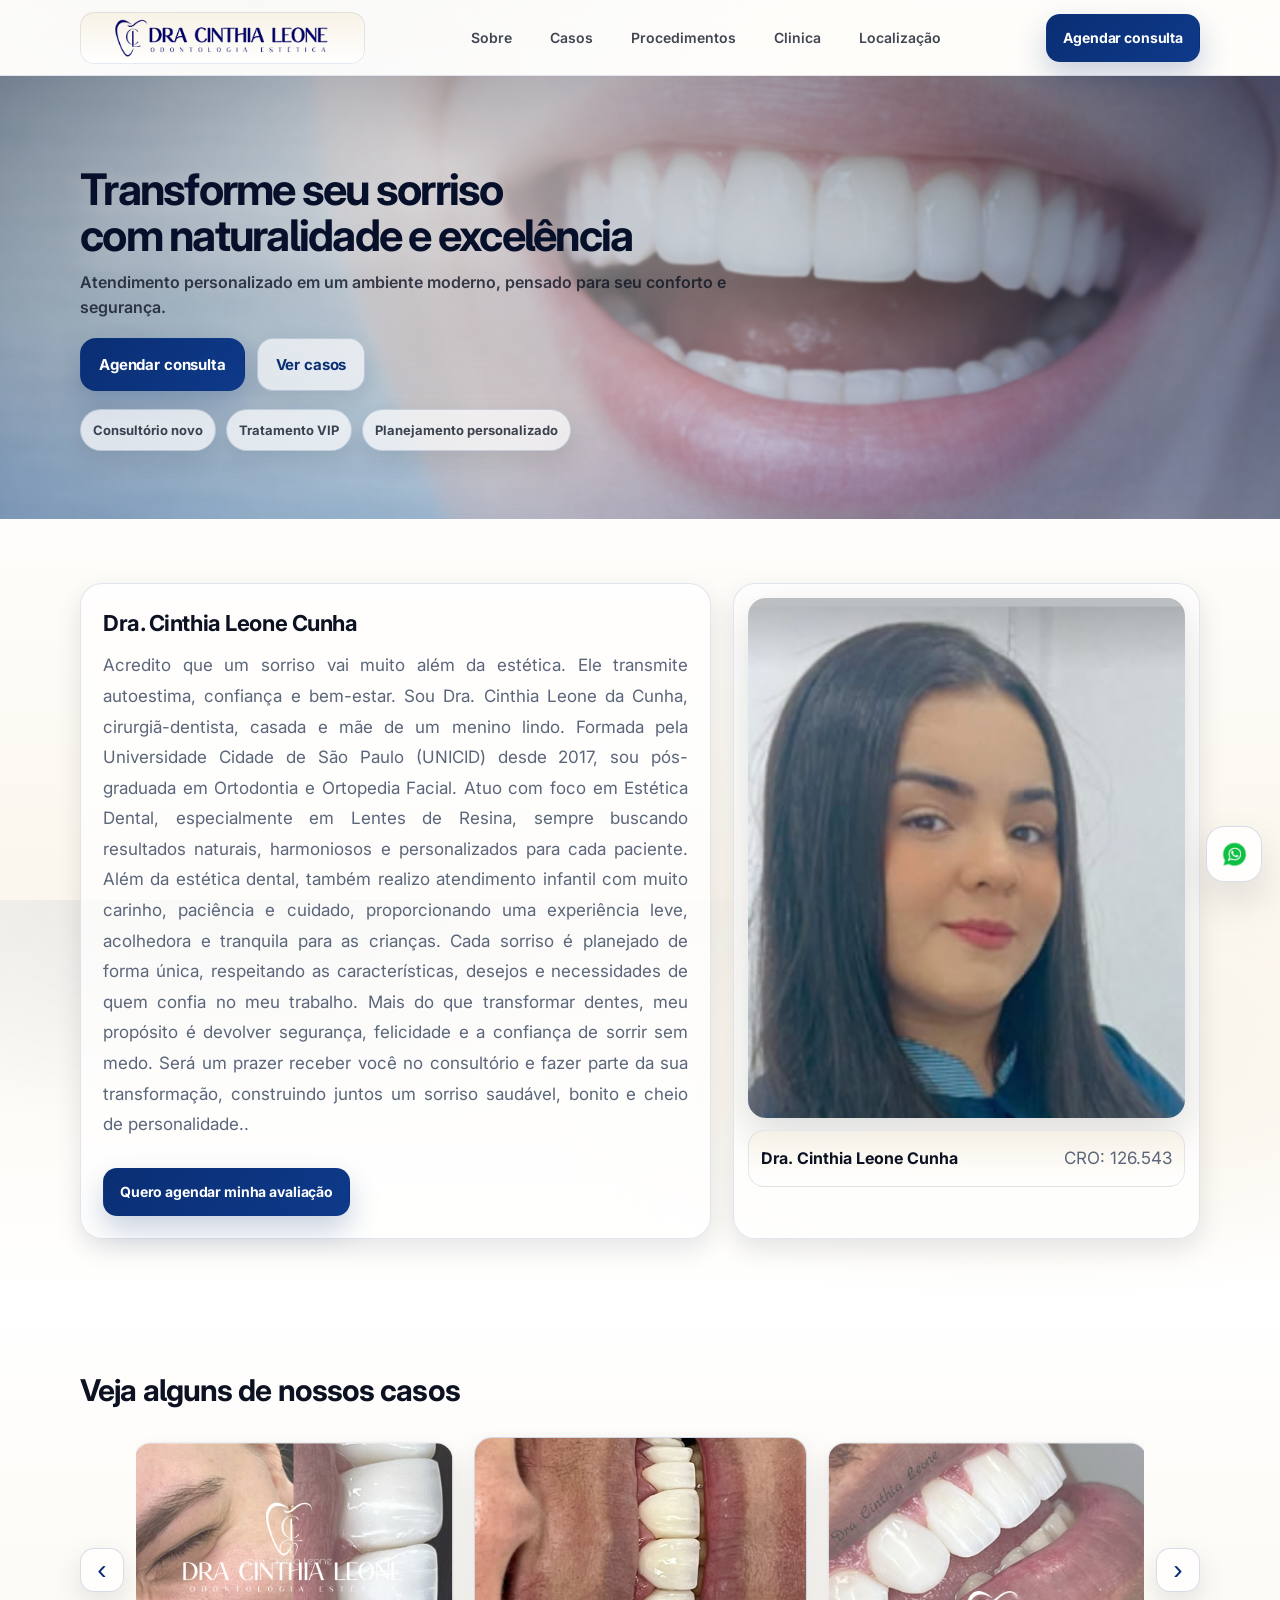
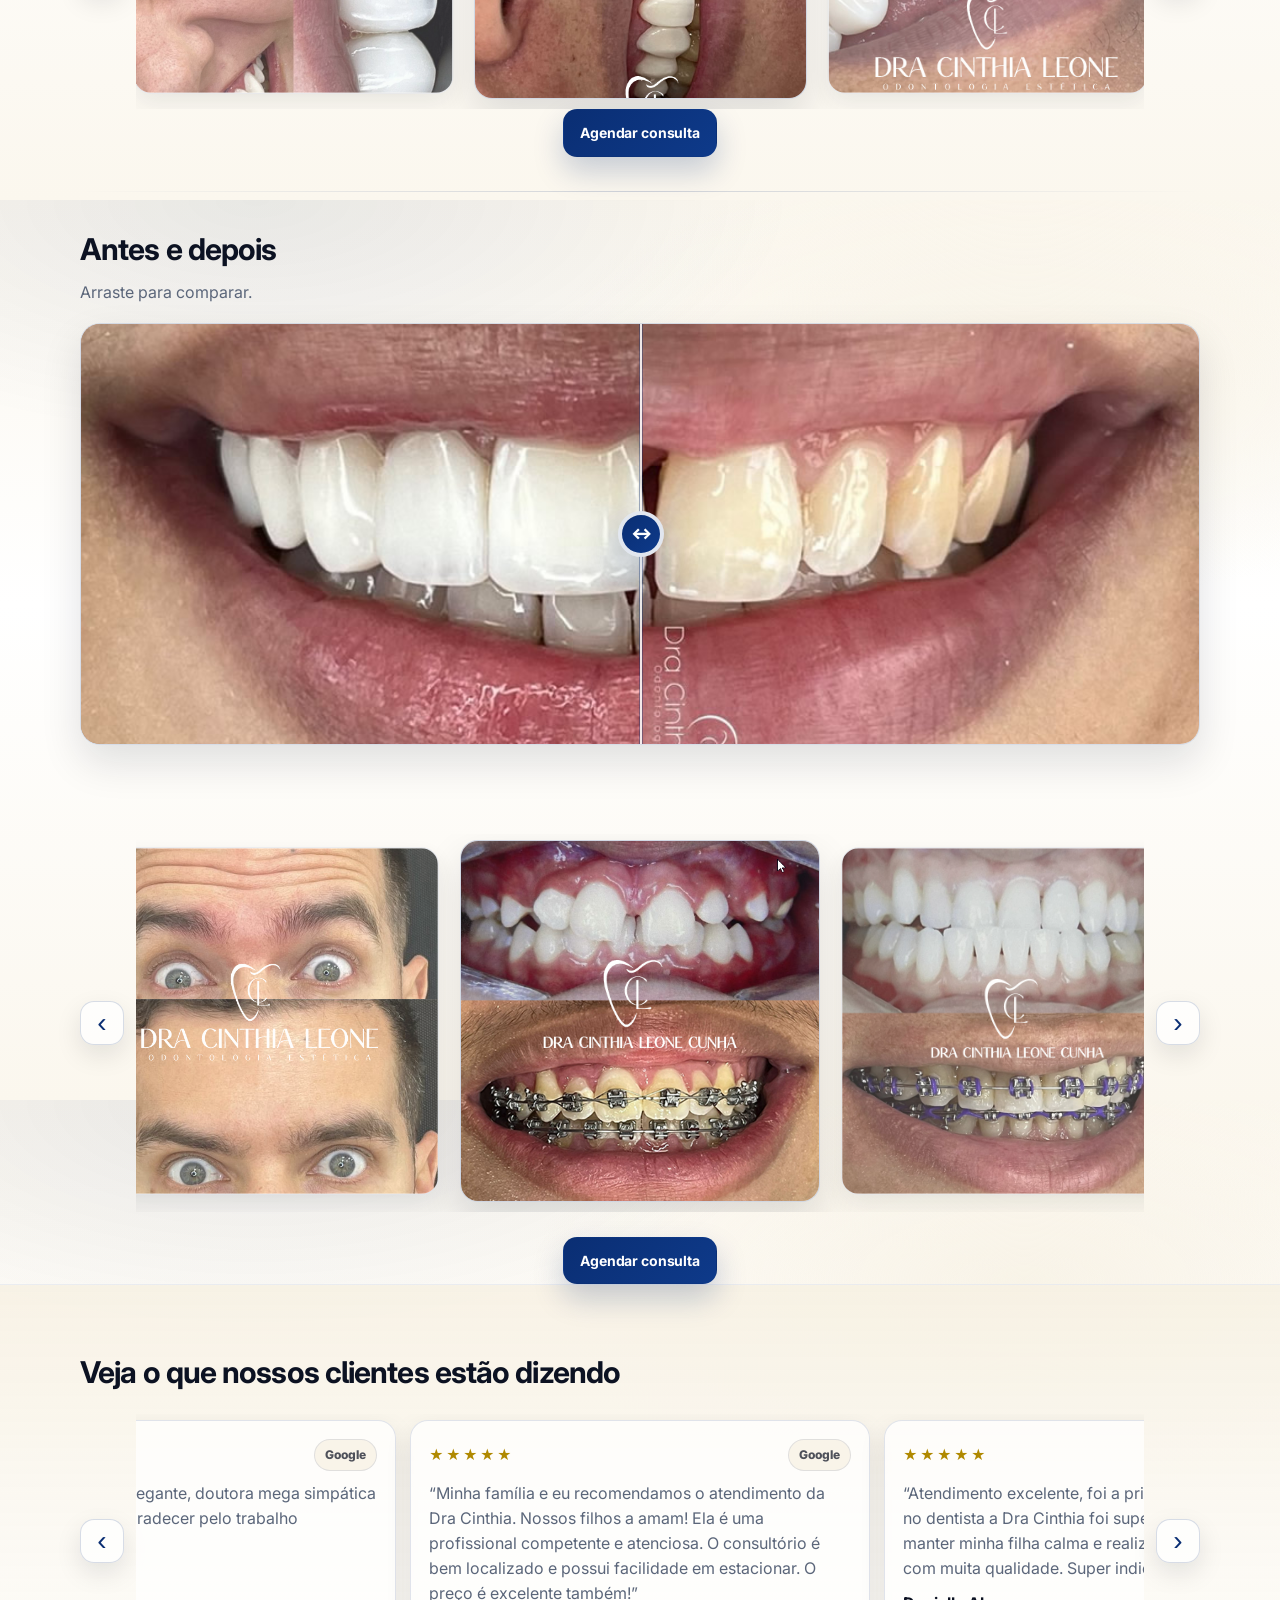
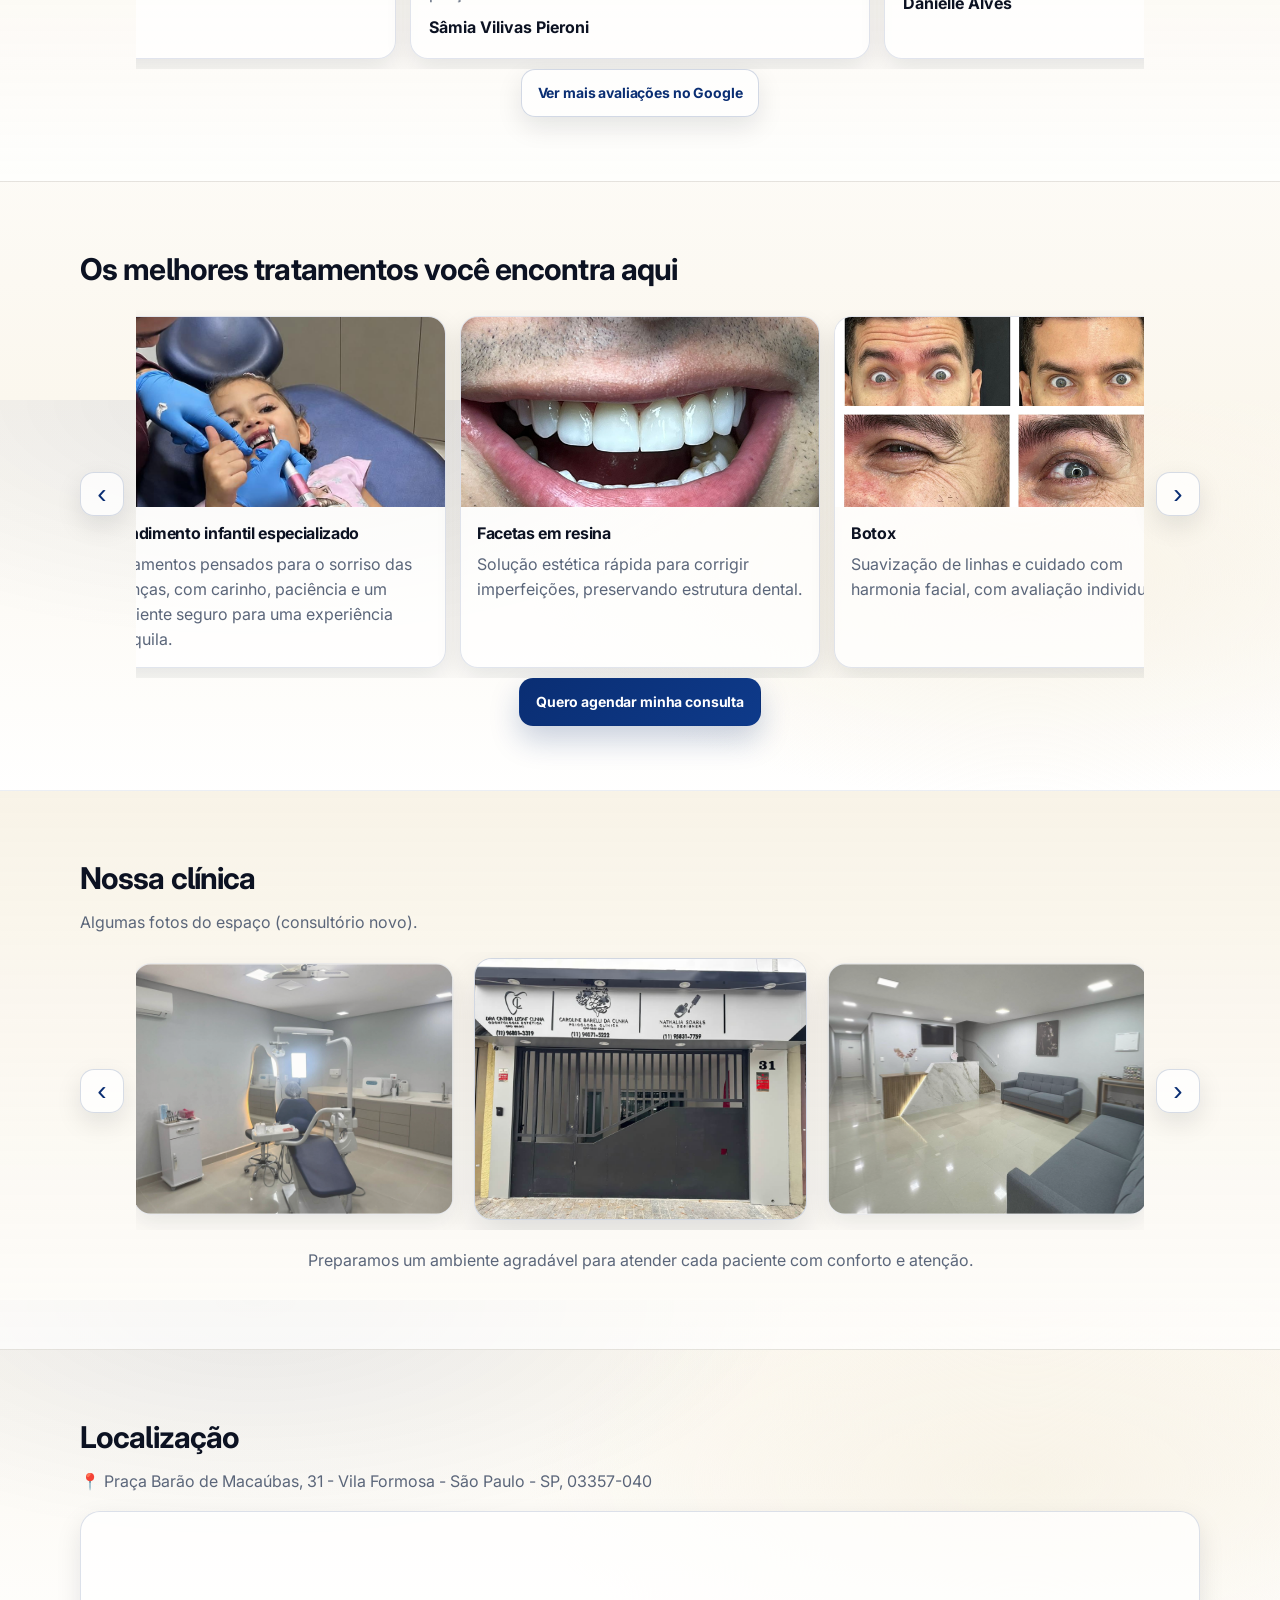
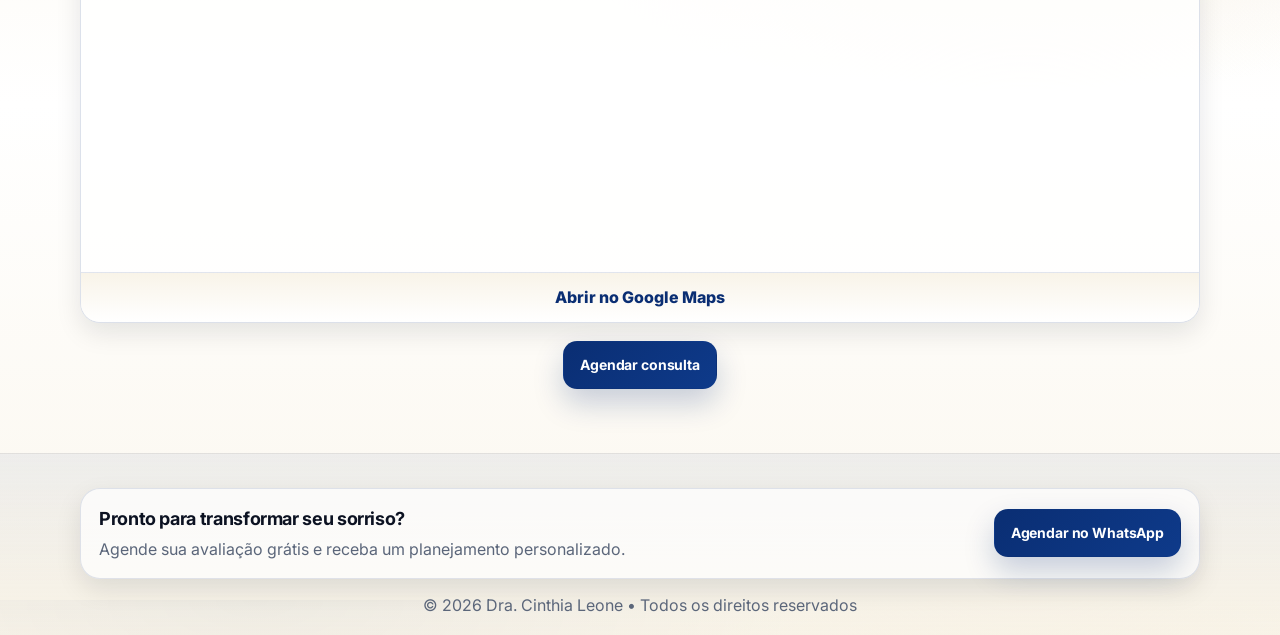
==== index.html @ aa398f37 "Deploy inicial sitte Dra Cinthia" ====
<!doctype html>
<html lang="pt-BR">

<head>
    <meta charset="utf-8" />
    <meta name="viewport" content="width=device-width,initial-scale=1" />
    <title>Dra. Cinthia Leone | Odontologia Estética</title>
    <meta name="description"
        content="Consultório novo, atendimento VIP. Facetas, botox, aparelho e mais. Agende sua avaliação grátis no WhatsApp." />
    <link rel="preconnect" href="https://fonts.googleapis.com">
    <link rel="preconnect" href="https://fonts.gstatic.com" crossorigin>
    <link href="https://fonts.googleapis.com/css2?family=Inter:wght@400;600;700;800&display=swap" rel="stylesheet">
    <link rel="stylesheet" href="./styles.css?v=1" />
</head>

<body id="top">
    <!-- Header fixo -->
    <header class="header">
        <div class="container header__inner">
            <a class="brand brand--logo-only" href="#top" aria-label="Ir para o topo">
                <img class="brand__logo-img" src="./assets/logo2.png" alt="Dra. Cinthia Leone Cunha">
            </a>

            <nav class="nav" aria-label="Menu">
                <a href="#sobre">Sobre</a>
                <a href="#casos">Casos</a>
                <a href="#procedimentos">Procedimentos</a>
                <a href="#clinica">Clinica</a>
                <a href="#localizacao">Localização</a>
            </nav>

            <a class="btn btn--primary" id="btnHeaderCta" href="#" target="_blank" rel="noopener">
                Agendar consulta
            </a>
        </div>
    </header>

    <!-- Hero -->
    <section class="hero">
        <div class="hero__bg">
            <img src="./assets/hero.jpg" alt="Sorriso" onerror="this.style.display='none'">
            <div class="hero__overlay"></div>
        </div>

        <div class="container hero__content">
            <h1>Transforme seu sorriso <br>com naturalidade e excelência</h1>
            <p>
                Atendimento personalizado em um ambiente moderno, pensado para seu conforto e segurança.
            </p>

            <div class="hero__cta">
                <a class="btn btn--primary btn--lg" id="btnHeroCta" href="#" target="_blank" rel="noopener">
                    Agendar consulta
                </a>
                <a class="btn btn--ghost btn--lg" href="#casos">Ver casos</a>
            </div>

            <div class="hero__badges">
                <div class="badge">Consultório novo</div>
                <div class="badge">Tratamento VIP</div>
                <div class="badge">Planejamento personalizado</div>
            </div>
        </div>
    </section>

    <!-- Sobre -->
    <section class="section" id="sobre">
        <div class="container grid-2">
            <div class="card">
                <h2>Dra. Cinthia Leone Cunha</h2>
                <p class="muted">
                    Acredito que um sorriso vai muito além da estética. Ele transmite autoestima, confiança e bem-estar.
                    Sou Dra. Cinthia Leone da Cunha, cirurgiã-dentista, casada e mãe de um menino lindo. Formada pela
                    Universidade Cidade de São Paulo (UNICID) desde 2017, sou pós-graduada em Ortodontia e Ortopedia
                    Facial.
                    Atuo com foco em Estética Dental, especialmente em Lentes de Resina, sempre buscando resultados
                    naturais, harmoniosos e personalizados para cada paciente.
                    Além da estética dental, também realizo atendimento infantil com muito carinho, paciência e cuidado,
                    proporcionando uma experiência leve, acolhedora e tranquila para as crianças.
                    Cada sorriso é planejado de forma única, respeitando as características, desejos e necessidades de
                    quem confia no meu trabalho.
                    Mais do que transformar dentes, meu propósito é devolver segurança, felicidade e a confiança de
                    sorrir sem medo.
                    Será um prazer receber você no consultório e fazer parte da sua transformação, construindo juntos um
                    sorriso saudável, bonito e cheio de personalidade..
                </p>

                <div class="spacer"></div>

                <a class="btn btn--primary" id="btnSobreCta" href="#" target="_blank" rel="noopener">
                    Quero agendar minha avaliação
                </a>
            </div>

            <div class="card card--media">
                <img src="./assets/dra.jpg" alt="Foto da Dra. Cinthia Leone" onerror="this.style.display='none'">
                <div class="media__caption">
                    <strong>Dra. Cinthia Leone Cunha</strong>
                    <span class="muted" id="croText">CRO: 126.543</span>
                </div>
            </div>
        </div>
    </section>

    <!-- Casos: carrossel com centro maior -->
    <section class="section" id="casos">
        <div class="container section__head">
            <h2>Veja alguns de nossos casos</h2>
            <p class="muted"></p>
        </div>

        <div class="container">
            <div class="carousel" data-carousel="cases">
                <button class="carousel__btn" data-prev aria-label="Anterior">‹</button>
                <div class="carousel__track" data-track>
                    <div class="carousel__item is-active"><img src="./assets/caso1.png" alt="Caso 1"
                            onerror="this.style.display='none'"></div>
                    <div class="carousel__item"><img src="./assets/caso2.png" alt="Caso 2"
                            onerror="this.style.display='none'"></div>
                    <div class="carousel__item"><img src="./assets/caso3.png" alt="Caso 3"
                            onerror="this.style.display='none'"></div>
                    <div class="carousel__item"><img src="./assets/caso4.png" alt="Caso 4"
                            onerror="this.style.display='none'"></div>
                    <div class="carousel__item"><img src="./assets/caso5.png" alt="Caso 5"
                            onerror="this.style.display='none'"></div>
                    <div class="carousel__item"><img src="./assets/caso6.png" alt="Caso 6"
                            onerror="this.style.display='none'"></div>
                    <div class="carousel__item"><img src="./assets/caso7.png" alt="Caso 7"
                            onerror="this.style.display='none'"></div>
                </div>
                <button class="carousel__btn" data-next aria-label="Próximo">›</button>
            </div>
        </div>

        <div class="container center">
            <a class="btn btn--primary" id="btnCasosCta" href="#" target="_blank" rel="noopener">
                Agendar consulta
            </a>
        </div>

        <div class="container divider"></div>

        <!-- Antes e Depois (arrastável) -->
        <div class="container section__head">
            <h2>Antes e depois</h2>
            <p class="muted">Arraste para comparar.</p>
        </div>

        <div class="container">
            <div class="before-after" data-before-after>
                <div class="before-after__img before">
                    <img src="./assets/antes.jpg" alt="Antes" onerror="this.style.display='none'">
                </div>

                <div class="before-after__img after" data-after>
                    <img src="./assets/depois.jpg" alt="Depois" onerror="this.style.display='none'">
                </div>

                <input class="before-after__range" type="range" min="0" max="100" value="50"
                    aria-label="Comparar antes e depois" data-range>
                <div class="before-after__handle" data-handle></div>
            </div>
        </div>
    </section>

    <div class="container">
        <br>
        <div class="carousel" data-carousel="cases">
            <button class="carousel__btn" data-prev aria-label="Anterior">‹</button>
            <div class="carousel__track" data-track>
                <div class="carousel__ad is-active"><img src="./assets/ad01.png" alt="Caso 1"
                        onerror="this.style.display='none'"></div>
                <div class="carousel__ad"><img src="./assets/ad02.png" alt="Caso 2" onerror="this.style.display='none'">
                </div>
                <div class="carousel__ad"><img src="./assets/ad03.png" alt="Caso 3" onerror="this.style.display='none'">
                </div>
                <div class="carousel__ad"><img src="./assets/ad04.jpg" alt="Caso 4" onerror="this.style.display='none'">
                </div>
                <div class="carousel__ad"><img src="./assets/ad05.png" alt="Caso 5" onerror="this.style.display='none'">
                </div>
                <div class="carousel__ad"><img src="./assets/ad06.png" alt="Caso 6" onerror="this.style.display='none'">
                </div>
                <div class="carousel__ad"><img src="./assets/ad07.png" alt="Caso 7" onerror="this.style.display='none'">
                </div>
                <div class="carousel__ad"><img src="./assets/ad08.png" alt="Caso 8" onerror="this.style.display='none'">
                </div>
            </div>
            <button class="carousel__btn" data-next aria-label="Próximo">›</button>
        </div>
    </div>
    <br>

    <div class="container center">
        <a class="btn btn--primary" id="btnCasosCta" href="#" target="_blank" rel="noopener">
            Agendar consulta
        </a>
    </div>

    <!-- Reviews -->
    <section class="section section--soft">
        <div class="container section__head">
            <h2>Veja o que nossos clientes estão dizendo</h2>
            <p class="muted"></p>
        </div>

        <div class="container">
            <div class="carousel" data-carousel="reviews">
                <button class="carousel__btn" data-prev aria-label="Anterior">‹</button>
                <div class="carousel__track" data-track>

                    <article class="review">
                        <div class="review__top">
                            <div class="stars" aria-label="5 estrelas">★★★★★</div>
                            <span class="g">Google</span>
                        </div>
                        <p class="muted">“Minha família e eu recomendamos o atendimento da Dra Cinthia. Nossos filhos a
                            amam!
                            Ela é uma profissional competente e atenciosa. O consultório é bem localizado e possui
                            facilidade em estacionar. O preço é excelente também!”</p>
                        <strong>Sâmia Vilivas Pieroni</strong>
                    </article>

                    <article class="review">
                        <div class="review__top">
                            <div class="stars" aria-label="5 estrelas">★★★★★</div>
                            <span class="g">Google</span>
                        </div>
                        <p class="muted">“Atendimento excelente, foi a primeira vez da minha filha no dentista a Dra
                            Cinthia foi super atenciosa, conseguiu manter minha filha calma e realizou o procedimento
                            com muita qualidade. Super indico”</p>
                        <strong>Danielle Alves</strong>
                    </article>

                    <article class="review">
                        <div class="review__top">
                            <div class="stars" aria-label="5 estrelas">★★★★★</div>
                            <span class="g">Google</span>
                        </div>
                        <p class="muted">“Atendimento 10! Lugar novo e aconchegante. Dra. Cinthia é muito atenciosa e
                            explica tudo antes de fazer qualquer procedimento”</p>
                        <strong>Thiago De Paula Martins</strong>
                    </article>
                    <article class="review">
                        <div class="review__top">
                            <div class="stars" aria-label="5 estrelas">★★★★★</div>
                            <span class="g">Google</span>
                        </div>
                        <p class="muted">“Ambiente super aconchegante, doutora mega simpática e atenciosa! Somente
                            agradecer pelo trabalho impecável”</p>
                        <strong>Jhennyfer Macedo</strong>
                    </article>

                </div>
                <button class="carousel__btn" data-next aria-label="Próximo">›</button>
            </div>
        </div>

        <div class="container center">
            <a class="btn btn--ghost" id="btnGoogleReviews" href="#" target="_blank" rel="noopener">
                Ver mais avaliações no Google
            </a>
        </div>
    </section>

    <!-- Procedimentos (carrossel) -->
    <section class="section" id="procedimentos">
        <div class="container section__head">
            <h2>Os melhores tratamentos você encontra aqui</h2>
            <p class="muted"></p>
        </div>

        <div class="container">
            <div class="carousel" data-carousel="treatments">
                <button class="carousel__btn" data-prev aria-label="Anterior">‹</button>

                <div class="carousel__track" data-track>
                    <article class="treatment">
                        <img src="./assets/faceta.png" alt="Facetas" onerror="this.style.display='none'">
                        <div class="treatment__body">
                            <strong>Facetas em resina</strong>
                            <p class="muted">Solução estética rápida para corrigir imperfeições, preservando estrutura
                                dental.</p>
                        </div>
                    </article>

                    <article class="treatment">
                        <img src="./assets/botox.png" alt="Botox" onerror="this.style.display='none'">
                        <div class="treatment__body">
                            <strong>Botox</strong>
                            <p class="muted">Suavização de linhas e cuidado com harmonia facial, com avaliação
                                individual.</p>
                        </div>
                    </article>
                    <article class="treatment">
                        <img src="./assets/implante.png" alt="Implante" onerror="this.style.display='none'">
                        <div class="treatment__body">
                            <strong>Implante</strong>
                            <p class="muted">Reposição do dente com segurança, devolvendo função, estética e conforto ao
                                sorriso.</p>
                        </div>
                    </article>
                    <article class="treatment">
                        <img src="./assets/aparelho.png" alt="Aparelho" onerror="this.style.display='none'">
                        <div class="treatment__body">
                            <strong>Aparelho / Alinhamento</strong>
                            <p class="muted">Planejamento para alinhar sorriso e melhorar função com acompanhamento.</p>
                        </div>
                    </article>
                    <article class="treatment">
                        <img src="./assets/atend_pedi.png" alt="Odontopediatria" onerror="this.style.display='none'">
                        <div class="treatment__body">
                            <strong>Atendimento infantil especializado</strong>
                            <p class="muted">Tratamentos pensados para o sorriso das crianças, com carinho, paciência e
                                um ambiente seguro para uma experiência tranquila.</p>
                        </div>
                    </article>

                </div>

                <button class="carousel__btn" data-next aria-label="Próximo">›</button>
            </div>
        </div>

        <div class="container center">
            <a class="btn btn--primary" id="btnProcCta" href="#" target="_blank" rel="noopener">
                Quero agendar minha consulta
            </a>
        </div>
    </section>

    <!-- Nossa clínica (carrossel) -->
    <section class="section section--soft" id="clinica">
        <div class="container section__head">
            <h2>Nossa clínica</h2>
            <p class="muted">Algumas fotos do espaço (consultório novo).</p>
        </div>

        <div class="container">
            <div class="carousel" data-carousel="clinic">
                <button class="carousel__btn" data-prev aria-label="Anterior">‹</button>
                <div class="carousel__track" data-track>
                    <div class="carousel__item is-active"><img src="./assets/clinica1.jpg" alt="Clinica"
                            onerror="this.style.display='none'"></div>
                    <div class="carousel__item"><img src="./assets/clinica2.jpg" alt="Recepcao"
                            onerror="this.style.display='none'"></div>
                    <div class="carousel__item"><img src="./assets/clinica3.jpg" alt="Consultorio"
                            onerror="this.style.display='none'"></div>
                    <div class="carousel__item"><img src="./assets/clinica4.jpg" alt="Ambiente"
                            onerror="this.style.display='none'"></div>
                    <div class="carousel__item"><img src="./assets/clinica5.jpg" alt="Ambiente"
                            onerror="this.style.display='none'"></div>
                    <div class="carousel__item"><img src="./assets/clinica6.jpg" alt="Ambiente"
                            onerror="this.style.display='none'"></div>
                    <div class="carousel__item"><img src="./assets/clinica7.jpg" alt="Ambiente"
                            onerror="this.style.display='none'"></div>

                </div>
                <button class="carousel__btn" data-next aria-label="Próximo">›</button>
            </div>

            <p class="muted center mt">
                Preparamos um ambiente agradável para atender cada paciente com conforto e atenção.
            </p>
        </div>
    </section>

    <!-- Localização -->
    <section class="section" id="localizacao">
        <div class="container section__head">
            <h2>Localização</h2>
            <p class="muted" id="addressText">📍
                Praça Barão de Macaúbas, 31 - Vila Formosa - São Paulo - SP, 03357-040</p>
        </div>

        <div class="container">
            <div class="map-embed">
                <iframe
                    src="https://www.google.com/maps/embed?pb=!1m18!1m12!1m3!1d3657.1449792240123!2d-46.559785224669945!3d-23.56323597879854!2m3!1f0!2f0!3f0!3m2!1i1024!2i768!4f13.1!3m3!1m2!1s0x94ce5c2b9e260d8d%3A0xeee18113c62690cc!2sPra%C3%A7a%20Bar%C3%A3o%20de%20Maca%C3%BAbas%2C%2031%20-%20Vila%20Formosa%2C%20S%C3%A3o%20Paulo%20-%20SP%2C%2003357-040!5e0!3m2!1spt-BR!2sbr!4v1769139103055!5m2!1spt-BR!2sbr"
                    width="100%" height="360" style="border:0;" allowfullscreen="" loading="lazy"
                    referrerpolicy="no-referrer-when-downgrade">
                </iframe>

                <a class="map-embed__cta" href="https://www.google.com/maps/place/..." target="_blank" rel="noopener">
                    Abrir no Google Maps
                </a>
            </div>

            <div class="center mt">
                <a class="btn btn--primary" id="btnLocCta" href="#" target="_blank" rel="noopener">
                    Agendar consulta
                </a>
            </div>
        </div>
    </section>

    <!-- Footer -->
    <footer class="footer">
        <div class="container footer__inner">
            <div>
                <strong>Pronto para transformar seu sorriso?</strong>
                <p class="muted">Agende sua avaliação grátis e receba um planejamento personalizado.</p>
            </div>
            <a class="btn btn--primary" id="btnFooterCta" href="#" target="_blank" rel="noopener">Agendar no
                WhatsApp</a>
        </div>
        <div class="container footer__bottom">
            <span class="muted">© <span id="year"></span> Dra. Cinthia Leone • Todos os direitos reservados</span>
        </div>
    </footer>

    <!-- Botão flutuante WhatsApp -->
    <a class="wa-float" id="waFloat" href="#" target="_blank" rel="noopener" aria-label="Chamar no WhatsApp">
        <img src="./assets/whatsapp.png" alt="" />
    </a>

    <a class="top-float" id="topFloat" href="#top" aria-label="Voltar ao topo">
        <img src="./assets/topo.png" alt="" />
    </a>

    <div class="lightbox" id="lightbox">
        <div class="lightbox__overlay"></div>

        <div class="lightbox__content">
            <button class="lightbox__close" aria-label="Fechar">✕</button>
            <img id="lightboxImg" src="" alt="Imagem ampliada" />
        </div>
    </div>

    <script src="./script.js"></script>
</body>

</html>
---- styles.css ----
/* ============================
   Dra. Cinthia Leone - Styles
   Paleta: Azul Royal + Bege
   ============================ */

/* ---- Reset / Base ---- */
*,
*::before,
*::after {
  box-sizing: border-box;
}

:root {
  /* Brand */
  --royal: #0A2E73;          /* Azul Royal */
  --royal-2: #0E3A8A;        /* variação */
  --royal-3: #153E95;        /* variação */
  --beige: #F7F1E3;          /* Bege claro */
  --beige-2: #FBF7EE;        /* fundo mais claro */
  --ink: #0C1222;            /* texto principal */
  --muted: #5B667A;          /* texto secundário */
  --line: rgba(10, 46, 115, 0.14);

  /* UI */
  --white: #ffffff;
  --radius: 18px;
  --radius-lg: 22px;
  --shadow: 0 18px 40px rgba(12, 18, 34, 0.12);
  --shadow-soft: 0 10px 26px rgba(12, 18, 34, 0.10);
  --shadow-inset: inset 0 0 0 1px rgba(10, 46, 115, 0.10);

  /* Layout */
  --container: 1120px;
  --header-h: 76px;

  /* Motion */
  --ease: cubic-bezier(.2,.8,.2,1);
  --t: 220ms var(--ease);
}

html, body {
  height: 100%;
}

body {
  margin: 0;
  font-family: "Inter", system-ui, -apple-system, Segoe UI, Roboto, Arial, sans-serif;
  color: var(--ink);
  background:
    radial-gradient(900px 400px at 20% 0%, rgba(10, 46, 115, 0.08), transparent 60%),
    radial-gradient(900px 400px at 80% 20%, rgba(247, 241, 227, 0.75), transparent 55%),
    linear-gradient(180deg, var(--beige-2), #ffffff 45%, var(--beige-2));
  line-height: 1.55;
  padding-top: var(--header-h);
}

img {
  max-width: 100%;
  display: block;
}

a {
  color: inherit;
  text-decoration: none;
}

::selection {
  background: rgba(10, 46, 115, 0.18);
}

/* ---- Utilitários ---- */
.container {
  width: min(var(--container), calc(100% - 40px));
  margin: 0 auto;
}

.center { text-align: center; }
.mt { margin-top: 18px; }
.spacer { height: 16px; }

.muted {
  color: var(--muted);
}

/* Divisor */
.divider {
  height: 1px;
  background: linear-gradient(90deg, transparent, rgba(10,46,115,.18), transparent);
  margin: 34px auto;
}

/* Grid */
.grid-2 {
  display: grid;
  grid-template-columns: 1.15fr .85fr;
  gap: 22px;
}

@media (max-width: 900px) {
  .grid-2 {
    grid-template-columns: 1fr;
  }
}

/* ============================
   Header
   ============================ */
.header {
  position: fixed;
  top: 0;
  z-index: 999;
  height: var(--header-h);
  width: 100%;
  background: rgba(255, 255, 255, 0.72);
  backdrop-filter: blur(14px);
  border-bottom: 1px solid rgba(10, 46, 115, 0.10);
}

.header__inner {
  height: var(--header-h);
  display: flex;
  align-items: center;
  justify-content: space-between;
  gap: 14px;
}

.brand {
  display: inline-flex;
  align-items: center;
  gap: 10px;
}

.brand__logo-img {
  width: 285px;
  height: 52px;
  object-fit: contain;
  border-radius: 14px;
  box-shadow: var(--shadow-inset);
  background: linear-gradient(180deg, rgba(247,241,227,.9), rgba(255,255,255,.9));
  padding: 6px;
}

.nav {
  display: flex;
  gap: 18px;
  align-items: center;
}

.nav a {
  font-weight: 600;
  font-size: 14px;
  color: rgba(12, 18, 34, 0.78);
  padding: 10px 10px;
  border-radius: 12px;
  transition: var(--t);
}

.nav a:hover {
  background: rgba(10, 46, 115, 0.07);
  color: var(--ink);
}

@media (max-width: 980px) {
  .nav { display: none; }
}

/* ============================
   Buttons
   ============================ */
.btn {
  display: inline-flex;
  align-items: center;
  justify-content: center;
  gap: 10px;
  padding: 12px 16px;
  border-radius: 14px;
  font-weight: 700;
  font-size: 14px;
  letter-spacing: -0.01em;
  border: 1px solid transparent;
  cursor: pointer;
  transition: transform var(--t), box-shadow var(--t), background var(--t), border-color var(--t), color var(--t);
  user-select: none;
  white-space: nowrap;
}

.btn--lg {
  padding: 14px 18px;
  border-radius: 16px;
  font-size: 15px;
}

.btn--primary {
  background: linear-gradient(135deg, var(--royal), var(--royal-2));
  color: #fff;
  box-shadow: 0 14px 30px rgba(10, 46, 115, 0.22);
}

.btn--primary:hover {
  transform: translateY(-1px);
  box-shadow: 0 18px 44px rgba(10, 46, 115, 0.28);
}

.btn--primary:active {
  transform: translateY(0px);
}

.btn--ghost {
  background: rgba(255, 255, 255, 0.65);
  color: var(--royal);
  border-color: rgba(10, 46, 115, 0.18);
  box-shadow: var(--shadow-soft);
}

.btn--ghost:hover {
  background: rgba(247, 241, 227, 0.75);
  border-color: rgba(10, 46, 115, 0.25);
  transform: translateY(-1px);
}

/* ============================
   Sections
   ============================ */
.section {
  padding: 64px 0;
}

.section__head {
  margin-bottom: 18px;
}

.section__head h2 {
  margin: 0 0 8px;
  font-size: clamp(22px, 2.6vw, 30px);
  letter-spacing: -0.03em;
}

.section__head p {
  margin: 0;
}

.section--soft {
  background: linear-gradient(180deg, rgba(247,241,227,.85), rgba(255,255,255,.70));
  border-top: 1px solid rgba(10,46,115,.08);
  border-bottom: 1px solid rgba(10,46,115,.08);
}

/* ============================
   Cards
   ============================ */
.card {
  background: rgba(255, 255, 255, 0.72);
  border: 1px solid rgba(10, 46, 115, 0.12);
  border-radius: var(--radius-lg);
  box-shadow: var(--shadow-soft);
  padding: 22px;
}

.card h2 {
  margin: 0 0 10px;
  font-size: 22px;
  letter-spacing: -0.02em;
}

.card--media {
  padding: 14px;
  overflow: hidden;
}

.card--media img {
  border-radius: 18px;
  width: 100%;
  height: 100%;
  max-height: 520px;
  object-fit: cover;
  box-shadow: 0 16px 42px rgba(12,18,34,0.14);
}

.media__caption {
  margin-top: 12px;
  display: flex;
  align-items: baseline;
  justify-content: space-between;
  gap: 10px;
  padding: 12px 12px;
  border-radius: 16px;
  background: linear-gradient(180deg, rgba(247,241,227,.72), rgba(255,255,255,.78));
  border: 1px solid rgba(10,46,115,.10);
}

/* ============================
   Hero
   ============================ */
.hero {
  position: relative;
  padding: 64px 0 42px;
}

.hero__bg {
  position: absolute;
  inset: 0;
  overflow: hidden;
}

.hero__bg img {
  width: 100%;
  height: 100%;
  object-fit: cover;
  filter: saturate(1.02) contrast(1.02);
  transform: scale(1.02);
}

.hero__overlay {
  position: absolute;
  inset: 0;
  background:
    radial-gradient(900px 450px at 35% 20%, rgba(255,255,255,.65), rgba(255,255,255,.15) 55%, rgba(10,46,115,.35)),
    linear-gradient(180deg, rgba(12,18,34,.45), rgba(255,255,255,.12));
  backdrop-filter: blur(1px);
}

.hero__content {
  position: relative;
  z-index: 2;
  padding: 26px 0;
}

.hero h1 {
  margin: 0 0 12px;
  font-size: clamp(28px, 3.4vw, 44px);
  letter-spacing: -0.04em;
  line-height: 1.06;
  color: #07102A;
  text-shadow: 0 10px 30px rgba(255,255,255,0.35);
}

.hero p {
  max-width: 62ch;
  margin: 0 0 18px;
  color: rgba(12, 18, 34, 0.78);
  font-weight: 600;
}

.hero__cta {
  display: flex;
  gap: 12px;
  flex-wrap: wrap;
  margin: 18px 0 18px;
}

.hero__badges {
  display: flex;
  gap: 10px;
  flex-wrap: wrap;
  margin-top: 16px;
}

.badge {
  padding: 10px 12px;
  border-radius: 999px;
  font-size: 13px;
  font-weight: 700;
  color: rgba(12,18,34,.78);
  background: rgba(255,255,255,.70);
  border: 1px solid rgba(10,46,115,.16);
  box-shadow: 0 10px 24px rgba(12,18,34,.10);
}

/* ============================
   Carousel (Cases / Reviews / Treatments / Clinic)
   ============================ */
.carousel {
  position: relative;
  display: grid;
  grid-template-columns: auto 1fr auto;
  align-items: center;
  gap: 12px;
}

.carousel__btn {
  width: 44px;
  height: 44px;
  border-radius: 14px;
  border: 1px solid rgba(10,46,115,.16);
  background: rgba(255,255,255,.75);
  box-shadow: var(--shadow-soft);
  color: var(--royal);
  font-size: 28px;
  line-height: 1;
  cursor: pointer;
  transition: var(--t);
}

.carousel__btn:hover {
  transform: translateY(-1px);
  background: rgba(247,241,227,.75);
}

.carousel__track {
  display: flex;
  gap: 14px;
  overflow-x: auto;
  padding: 6px 4px 10px;
  scroll-behavior: smooth;
  -webkit-overflow-scrolling: touch;
  scrollbar-width: thin;
  scrollbar-color: rgba(10,46,115,.25) transparent;
}

.carousel__track::-webkit-scrollbar { height: 10px; }
.carousel__track::-webkit-scrollbar-thumb {
  background: rgba(10,46,115,.22);
  border-radius: 999px;
}
.carousel__track::-webkit-scrollbar-track { background: transparent; }

.carousel__item {
  flex: 0 0 auto;
  width: clamp(220px, 26vw, 360px);
  border-radius: 18px;
  overflow: hidden;
  border: 1px solid rgba(10,46,115,.12);
  background: rgba(255,255,255,.65);
  box-shadow: var(--shadow-soft);
  transform: scale(0.96);
  opacity: 0.80;
  transition: transform var(--t), opacity var(--t), box-shadow var(--t);
}

.carousel__item img {
  width: 100%;
  height: 100%;
  max-height: 260px;
  object-fit: cover;
}

.carousel__item.is-active {
  transform: scale(1);
  opacity: 1;
  box-shadow: var(--shadow);
  border-color: rgba(10,46,115,.18);
}
.carousel__ad {
  flex: 0 0 auto;
  width: clamp(360px, 26vw, 360px);
  border-radius: 18px;
  overflow: hidden;
  border: 1px solid rgba(10,46,115,.12);
  background: rgba(255,255,255,.65);
  box-shadow: var(--shadow-soft);
  transform: scale(0.96);
  opacity: 0.80;
  transition: transform var(--t), opacity var(--t), box-shadow var(--t);
}

.carousel__ad img {
  width: 100%;
  height: 100%;
  max-height: 360px;
  object-fit: cover;
}

.carousel__ad.is-active {
  transform: scale(1);
  opacity: 1;
  box-shadow: var(--shadow);
  border-color: rgba(10,46,115,.18);
}

/* Reviews */
.review {
  flex: 0 0 auto;
  width: min(460px, 78vw);
  border-radius: 18px;
  border: 1px solid rgba(10,46,115,.12);
  background: rgba(255,255,255,.72);
  box-shadow: var(--shadow-soft);
  padding: 18px;
}

.review__top {
  display: flex;
  align-items: center;
  justify-content: space-between;
  margin-bottom: 10px;
}

.stars {
  color: #B08900;
  letter-spacing: 2px;
  font-size: 14px;
  font-weight: 800;
}

.g {
  display: inline-flex;
  align-items: center;
  gap: 8px;
  font-weight: 800;
  font-size: 12px;
  padding: 6px 10px;
  border-radius: 999px;
  background: rgba(247,241,227,.75);
  border: 1px solid rgba(10,46,115,.10);
  color: rgba(12,18,34,.72);
}

.review p {
  margin: 0 0 10px;
}

/* Treatments */
.treatment {
  flex: 0 0 auto;
  width: min(360px, 76vw);
  border-radius: 18px;
  border: 1px solid rgba(10,46,115,.12);
  background: rgba(255,255,255,.72);
  box-shadow: var(--shadow-soft);
  overflow: hidden;
}

.treatment img {
  width: 100%;
  height: 190px;
  object-fit: cover;
  background: linear-gradient(180deg, rgba(247,241,227,.8), rgba(255,255,255,.8));
}

.treatment__body {
  padding: 14px 16px 16px;
}

.treatment__body strong {
  display: block;
  font-size: 16px;
  letter-spacing: -0.02em;
  margin-bottom: 6px;
}

.treatment__body p {
  margin: 0;
}

/* Mobile spacing */
@media (max-width: 680px) {
  .carousel {
    grid-template-columns: 44px 1fr 44px;
  }
  .carousel__btn {
    width: 40px;
    height: 40px;
    border-radius: 14px;
  }
}

/* ============================
   Before / After
   ============================ */
.before-after {
  position: relative;
  border-radius: 20px;
  overflow: hidden;
  border: 1px solid rgba(10,46,115,.16);
  box-shadow: var(--shadow);
  background: rgba(255,255,255,.65);
  user-select: none;
}

.before-after__img img {
  width: 100%;
  height: 420px;
  object-fit: cover;
}

@media (max-width: 680px) {
  .before-after__img img { height: 320px; }
}

.before-after__img.after {
  position: absolute;
  inset: 0;
  clip-path: inset(0 50% 0 0);
}

.before-after__range {
  position: absolute;
  inset: 0;
  width: 100%;
  height: 100%;
  opacity: 0;
  cursor: ew-resize;
}

.before-after__handle {
  position: absolute;
  top: 0;
  left: 50%;
  width: 2px;
  height: 100%;
  background: rgba(255,255,255,.85);
  box-shadow: 0 0 0 1px rgba(10,46,115,.35);
}

.before-after__handle::before {
  content: "";
  position: absolute;
  top: 50%;
  left: 50%;
  width: 46px;
  height: 46px;
  transform: translate(-50%, -50%);
  border-radius: 999px;
  background: linear-gradient(135deg, var(--royal), var(--royal-2));
  box-shadow: 0 18px 40px rgba(10,46,115,.26);
  border: 4px solid rgba(255,255,255,.88);
}

.before-after__handle::after {
  content: "↔";
  position: absolute;
  top: 50%;
  left: 50%;
  transform: translate(-50%, -52%);
  color: #fff;
  font-weight: 900;
  font-size: 16px;
  letter-spacing: -0.02em;
}

.before-after.is-dragging {
  cursor: ew-resize;
}

/* ============================
   Map embed
   ============================ */
.map-embed {
  border-radius: 20px;
  overflow: hidden;
  border: 1px solid rgba(10,46,115,.14);
  box-shadow: var(--shadow-soft);
  background: rgba(255,255,255,.72);
}

.map-embed iframe {
  display: block;
}

.map-embed__cta {
  display: flex;
  justify-content: center;
  padding: 12px 14px;
  font-weight: 800;
  color: var(--royal);
  background: linear-gradient(180deg, rgba(247,241,227,.80), rgba(255,255,255,.80));
  border-top: 1px solid rgba(10,46,115,.12);
}

.map-embed__cta:hover {
  background: rgba(247,241,227,.90);
}

/* ============================
   Footer
   ============================ */
.footer {
  padding: 34px 0 18px;
  background: linear-gradient(180deg, rgba(10,46,115,.06), rgba(247,241,227,.60));
  border-top: 1px solid rgba(10,46,115,.10);
}

.footer__inner {
  display: flex;
  align-items: center;
  justify-content: space-between;
  gap: 14px;
  padding: 16px 18px;
  border-radius: 20px;
  background: rgba(255,255,255,.70);
  border: 1px solid rgba(10,46,115,.12);
  box-shadow: var(--shadow-soft);
}

.footer__inner strong {
  display: block;
  font-size: 18px;
  letter-spacing: -0.02em;
}

.footer__inner p {
  margin: 4px 0 0;
}

.footer__bottom {
  padding: 14px 0 0;
  text-align: center;
}

@media (max-width: 780px) {
  .footer__inner {
    flex-direction: column;
    align-items: stretch;
    text-align: left;
  }
}

/* ============================
   Floating buttons (WhatsApp / Top)
   ============================ */
.wa-float,
.top-float {
  position: fixed;
  right: 18px;
  width: 56px;
  height: 56px;
  border-radius: 18px;
  display: grid;
  place-items: center;
  background: rgba(255,255,255,.85);
  border: 1px solid rgba(10,46,115,.16);
  box-shadow: var(--shadow);
  z-index: 999;
  transition: transform var(--t), opacity var(--t), background var(--t);
}

.wa-float:hover,
.top-float:hover {
  transform: translateY(-2px);
  background: rgba(247,241,227,.85);
}

.wa-float {
  bottom: 18px;
}

.top-float {
  bottom: 84px;
}

.wa-float img,
.top-float img {
  width: 28px;
  height: 28px;
  object-fit: contain;
}

.top-float.is-hidden {
  opacity: 0;
  pointer-events: none;
  transform: translateY(10px);
}

/* ============================
   Lightbox
   ============================ */
.lightbox {
  position: fixed;
  inset: 0;
  z-index: 2000;
  display: none;
}

.lightbox.is-open {
  display: block;
}

.lightbox__overlay {
  position: absolute;
  inset: 0;
  background: rgba(12, 18, 34, 0.72);
  backdrop-filter: blur(6px);
}

.lightbox__content {
  position: relative;
  z-index: 2;
  width: min(980px, calc(100% - 40px));
  margin: 5vh auto;
  border-radius: 22px;
  overflow: hidden;
  background: rgba(255,255,255,.92);
  border: 1px solid rgba(255,255,255,.25);
  box-shadow: 0 30px 90px rgba(0,0,0,.35);
}

.lightbox__content img {
  width: 100%;
  height: auto;
  display: block;
  max-height: 80vh;
  object-fit: contain;
  background: #0c1222;
}

.lightbox__close {
  position: absolute;
  top: 12px;
  right: 12px;
  width: 44px;
  height: 44px;
  border-radius: 14px;
  border: 1px solid rgba(10,46,115,.20);
  background: rgba(255,255,255,.88);
  color: var(--royal);
  cursor: pointer;
  font-size: 18px;
  font-weight: 900;
  box-shadow: var(--shadow-soft);
  transition: var(--t);
}

.lightbox__close:hover {
  transform: translateY(-1px);
  background: rgba(247,241,227,.88);
}

/* ============================
   Pequenos ajustes de tipografia
   ============================ */
h1, h2, h3 {
  font-feature-settings: "ss01" on, "ss02" on;
}

p {
  margin: 0 0 12px;
}

/* ============================
   Acessibilidade
   ============================ */
:focus-visible {
  outline: 3px solid rgba(10,46,115,.28);
  outline-offset: 3px;
  border-radius: 12px;
}

#sobre .muted {
    text-align: justify;
    line-height: 1.8;
    font-size: 17px;
}
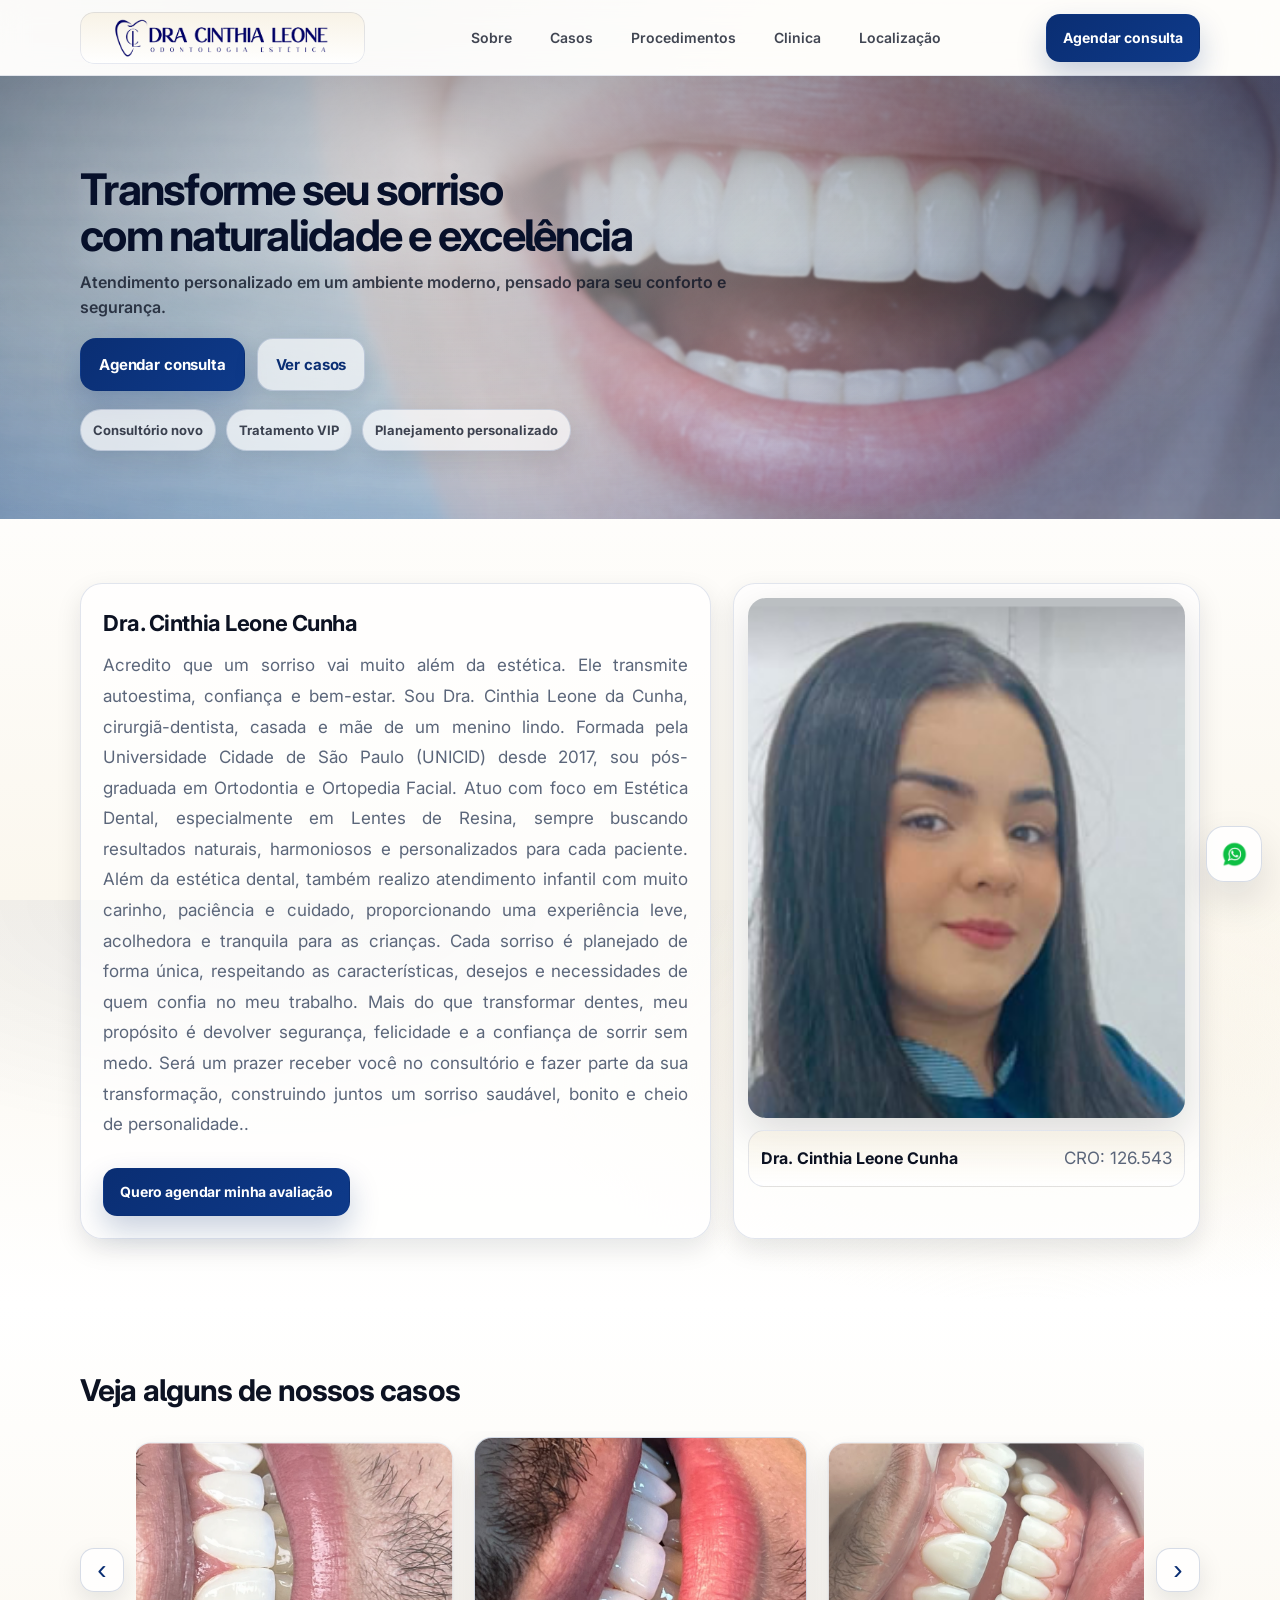
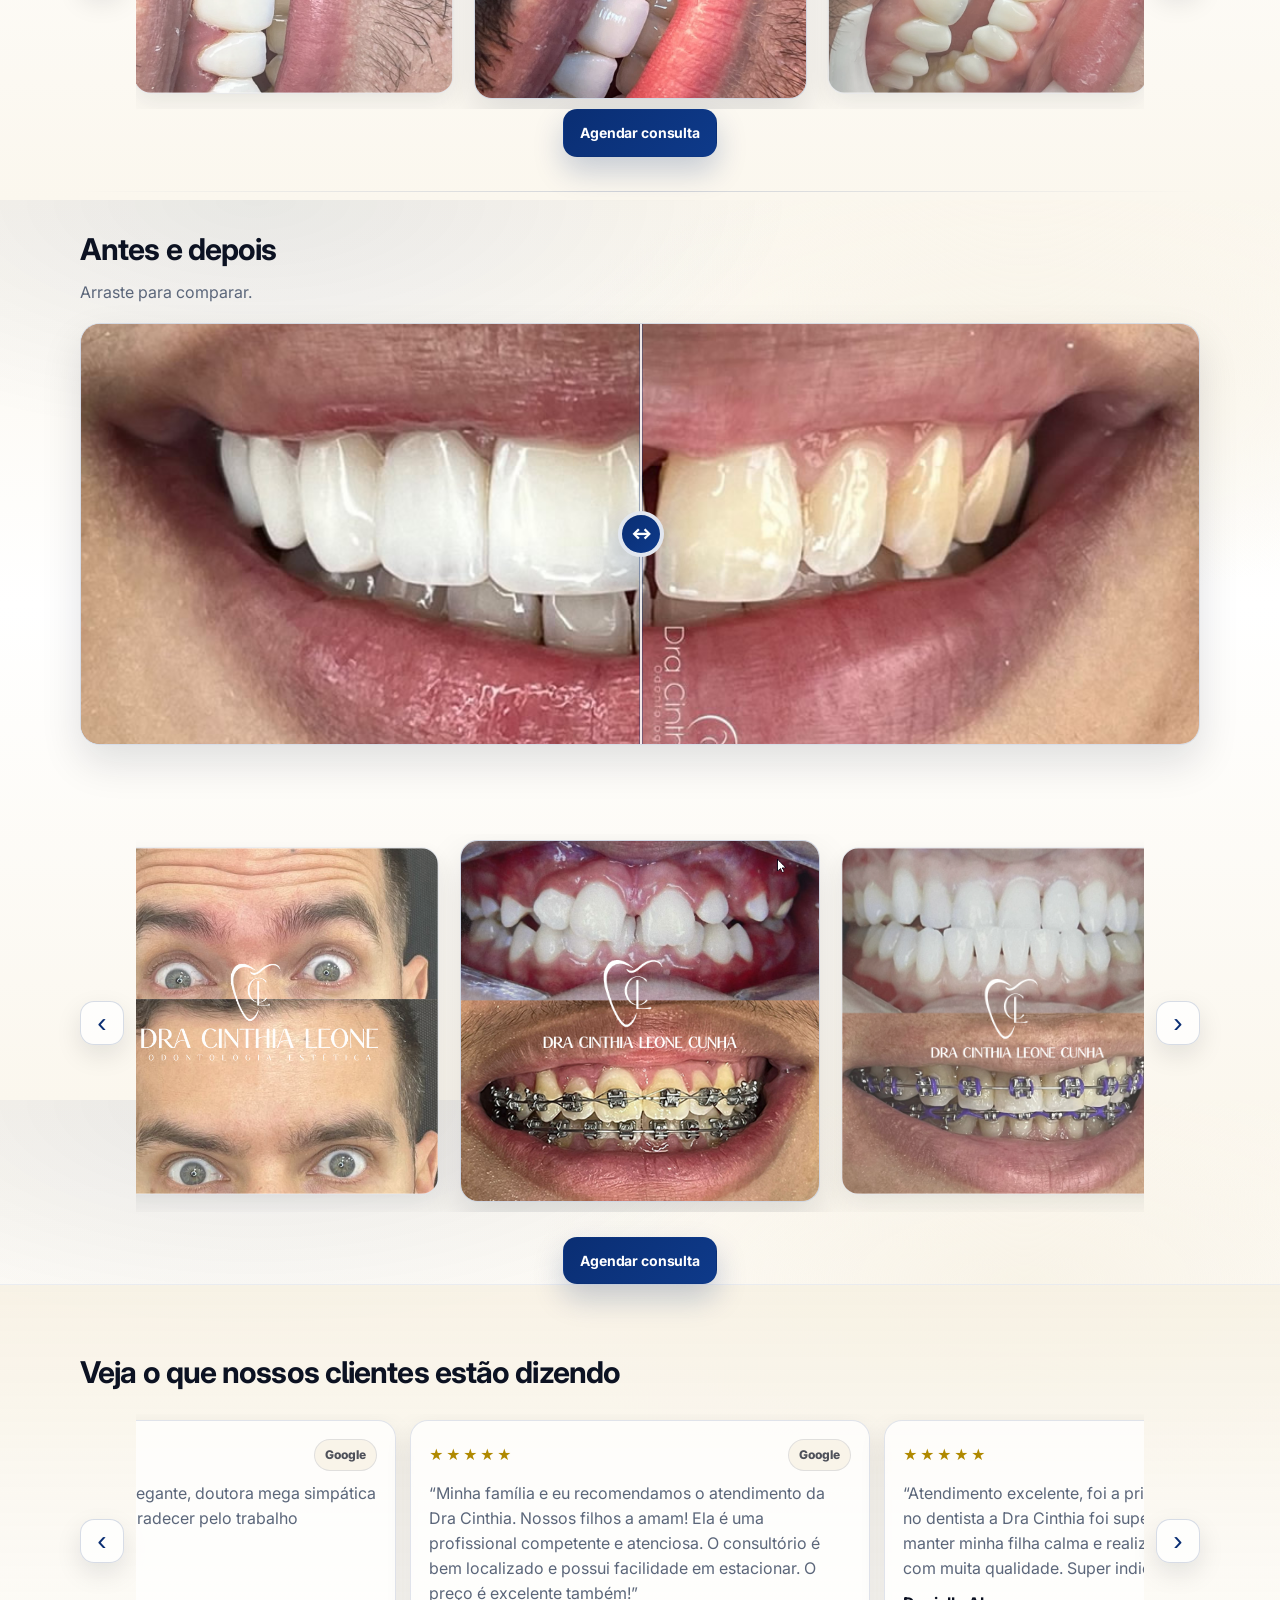
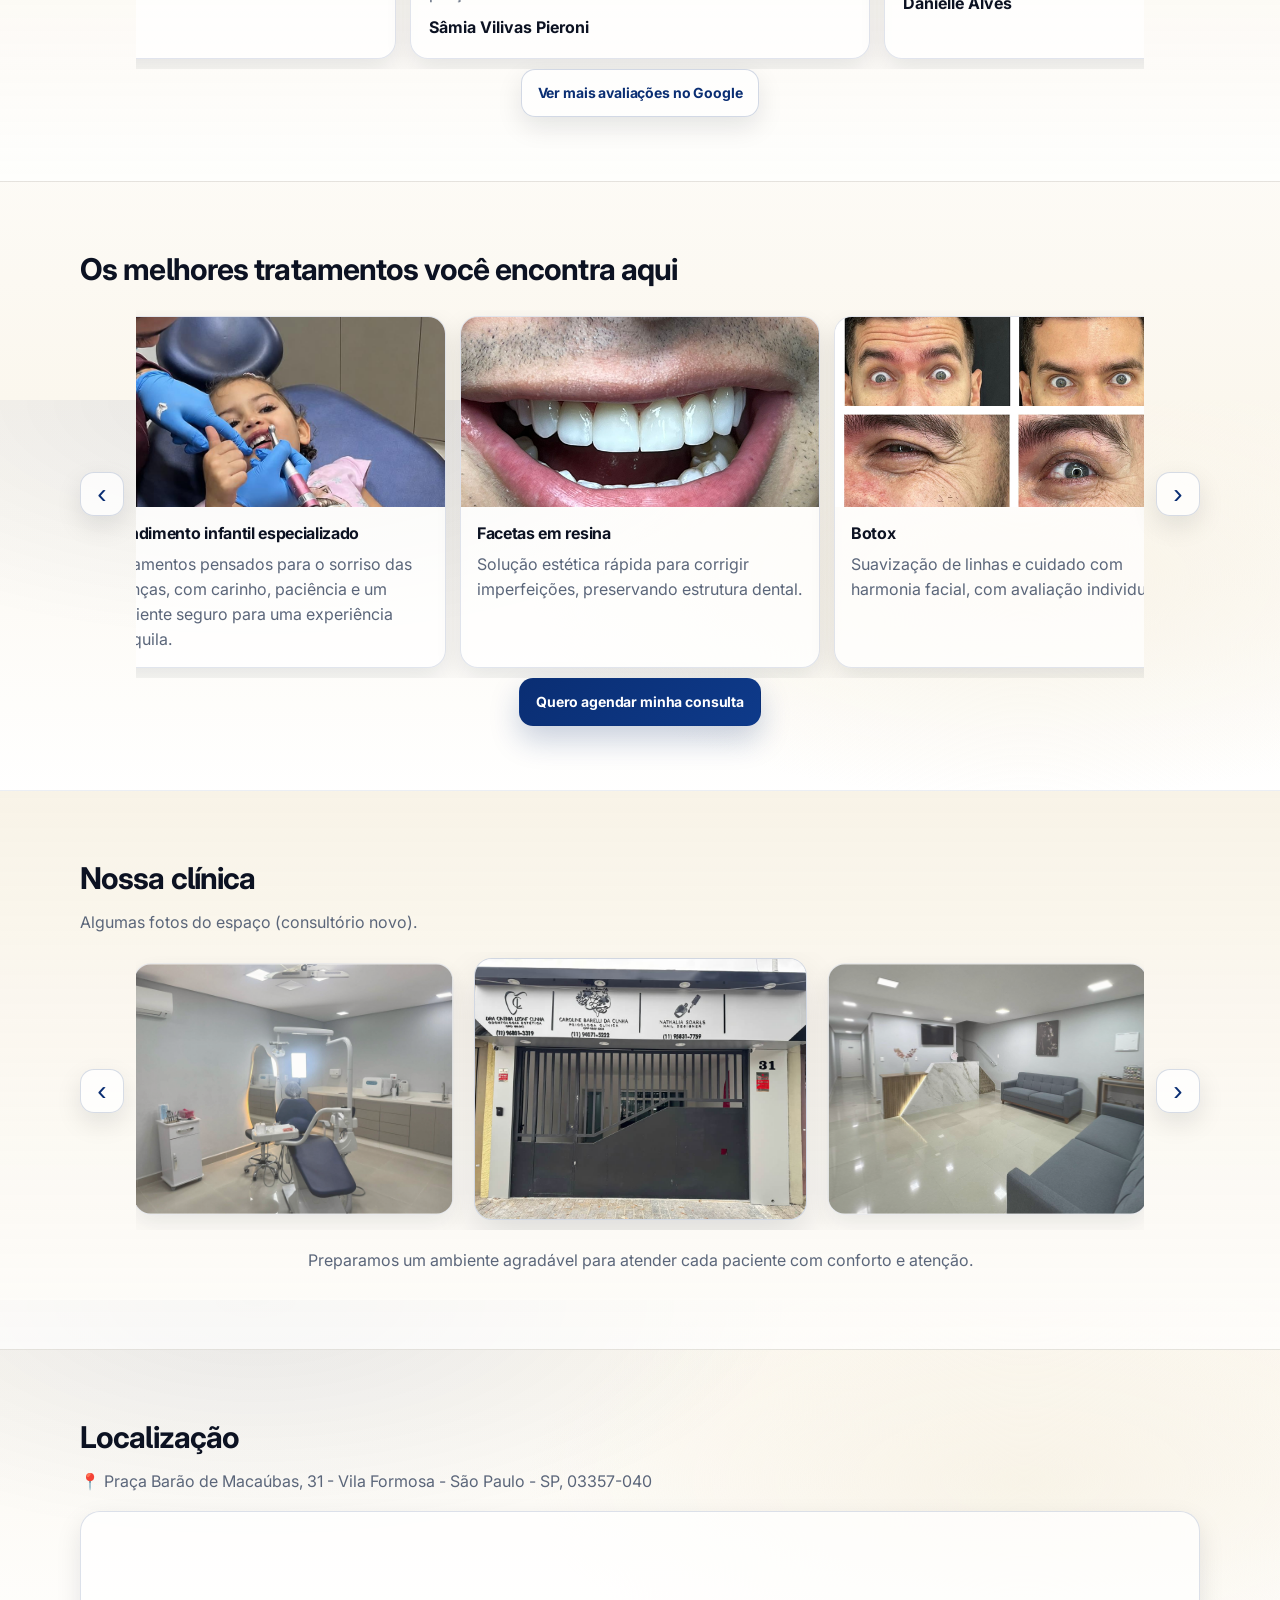
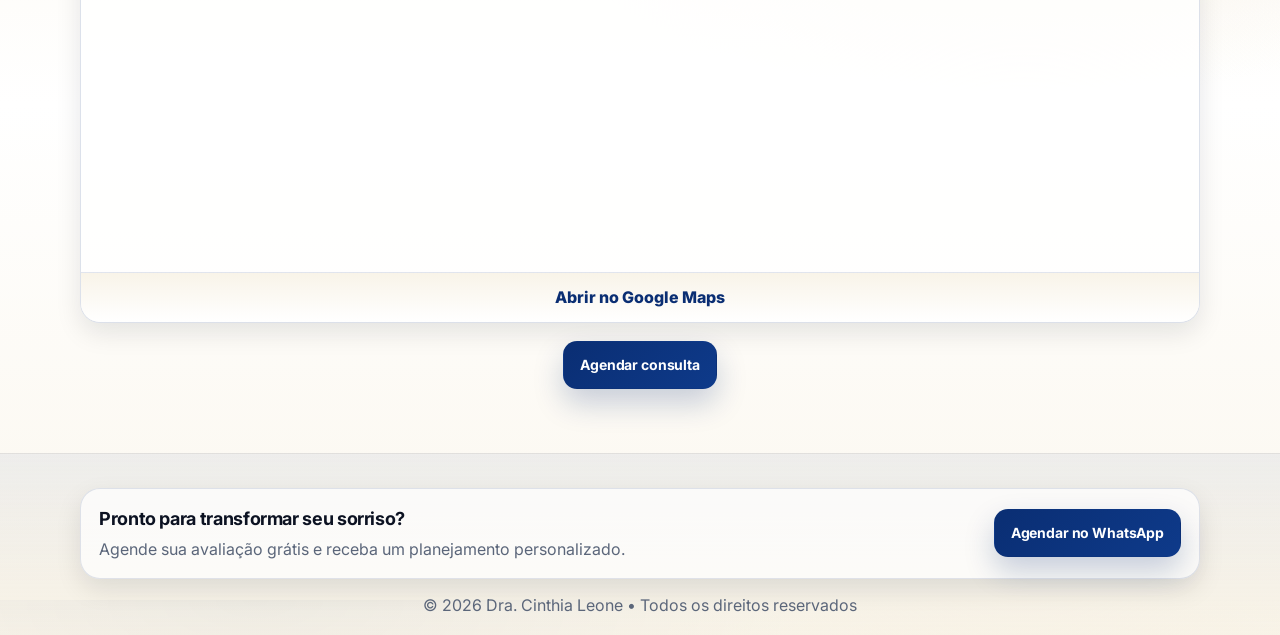
==== commit 1926c0bc: "add novas fotos" ====
--- a/index.html
+++ b/index.html
@@ -4,9 +4,9 @@
 <head>
     <meta charset="utf-8" />
     <meta name="viewport" content="width=device-width,initial-scale=1" />
-    <title>Dra. Cinthia Leone | Odontologia Estética</title>
+    <title>Dra. Cinthia Leone | Dentista em Vila Formosa | Lentes de Resina | Facetas em Resina</title>
     <meta name="description"
-        content="Consultório novo, atendimento VIP. Facetas, botox, aparelho e mais. Agende sua avaliação grátis no WhatsApp." />
+        content="Dentista em Vila Formosa especializada em lentes de resina, estética dental, botox e atendimento infantil. Agende sua avaliação com a Dra. Cinthia Leone." />
     <link rel="preconnect" href="https://fonts.googleapis.com">
     <link rel="preconnect" href="https://fonts.gstatic.com" crossorigin>
     <link href="https://fonts.googleapis.com/css2?family=Inter:wght@400;600;700;800&display=swap" rel="stylesheet">
@@ -127,6 +127,18 @@
                             onerror="this.style.display='none'"></div>
                     <div class="carousel__item"><img src="./assets/caso7.png" alt="Caso 7"
                             onerror="this.style.display='none'"></div>
+                    <div class="carousel__item"><img src="./assets/caso8.png" alt="Caso 8"
+                            onerror="this.style.display='none'"></div>
+                    <div class="carousel__item"><img src="./assets/caso9.png" alt="Caso 9"
+                            onerror="this.style.display='none'"></div>
+                    <div class="carousel__item"><img src="./assets/caso10.png" alt="Caso 10"
+                            onerror="this.style.display='none'"></div>
+                    <div class="carousel__item"><img src="./assets/caso11.png" alt="Caso 11"
+                            onerror="this.style.display='none'"></div>
+                    <div class="carousel__item"><img src="./assets/caso12.png" alt="Caso 12"
+                            onerror="this.style.display='none'"></div>
+                    <div class="carousel__item"><img src="./assets/caso13.png" alt="Caso 13"
+                            onerror="this.style.display='none'"></div>
                 </div>
                 <button class="carousel__btn" data-next aria-label="Próximo">›</button>
             </div>
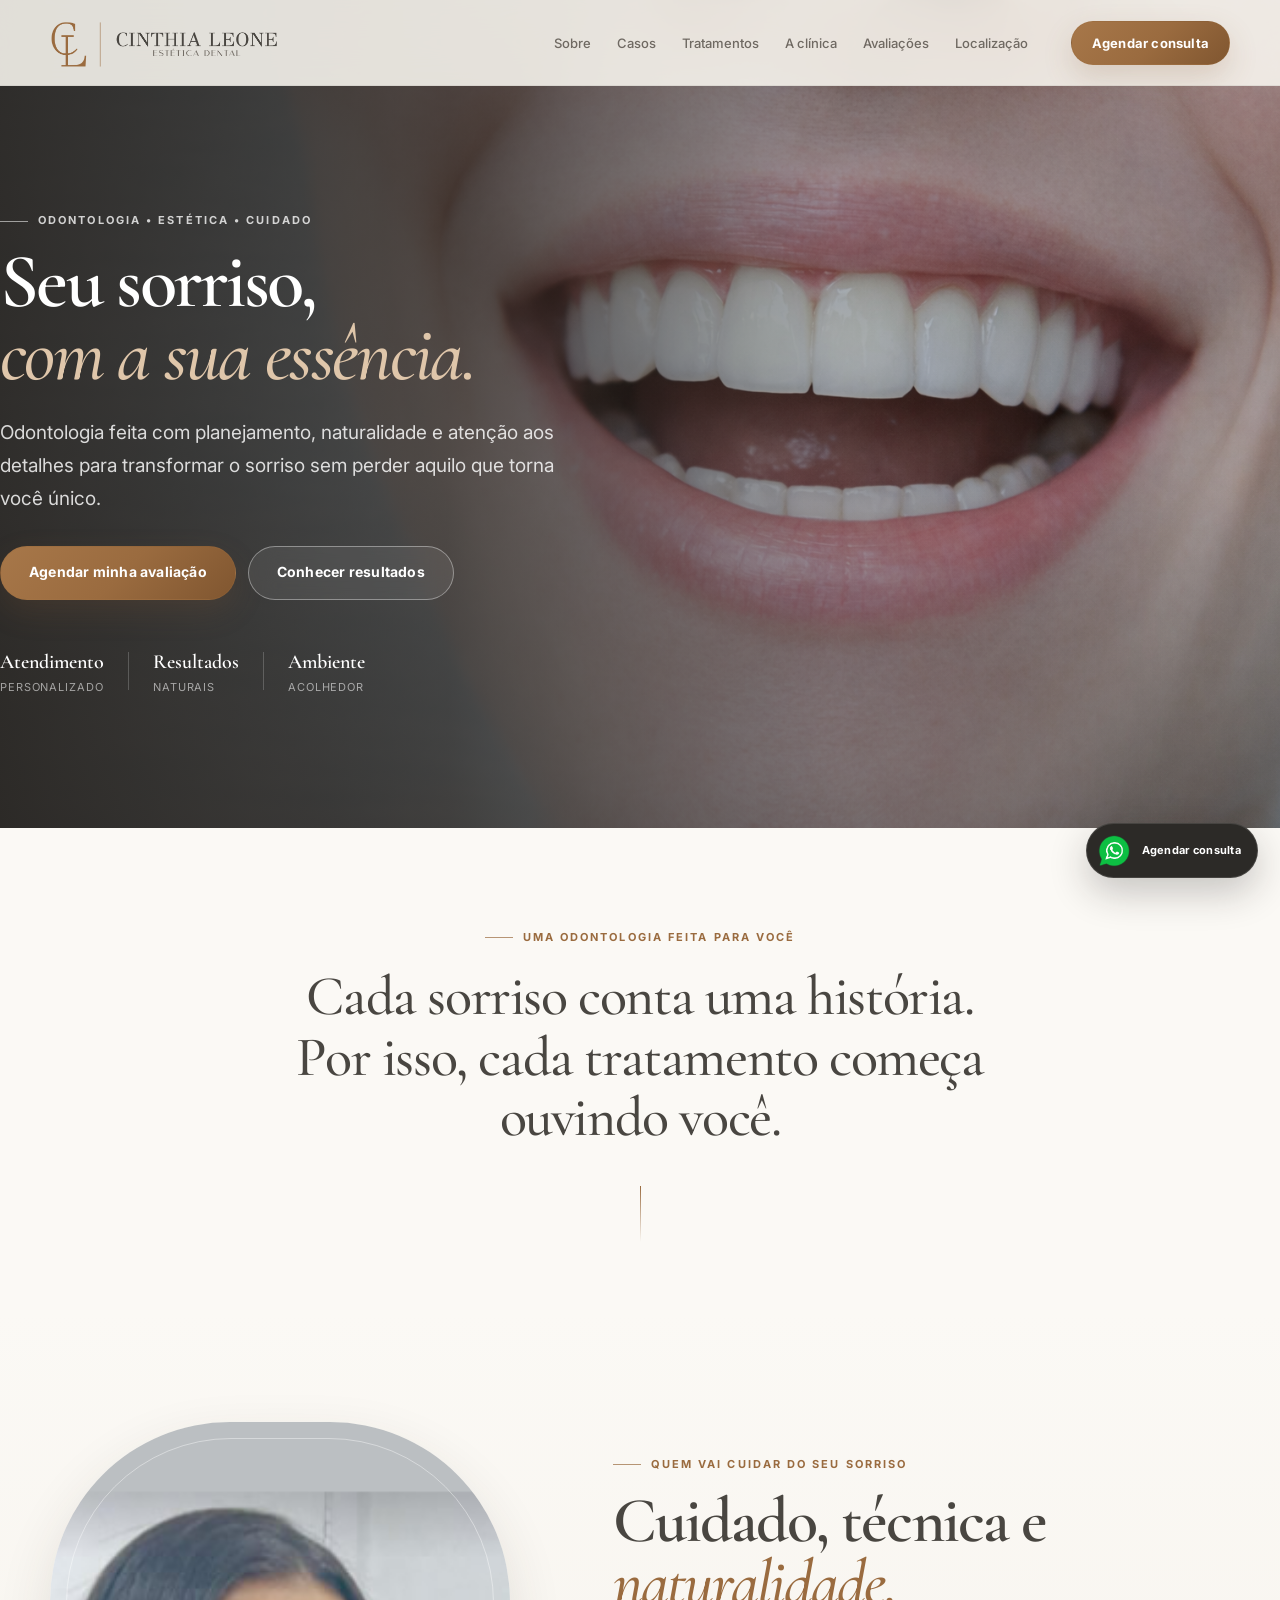
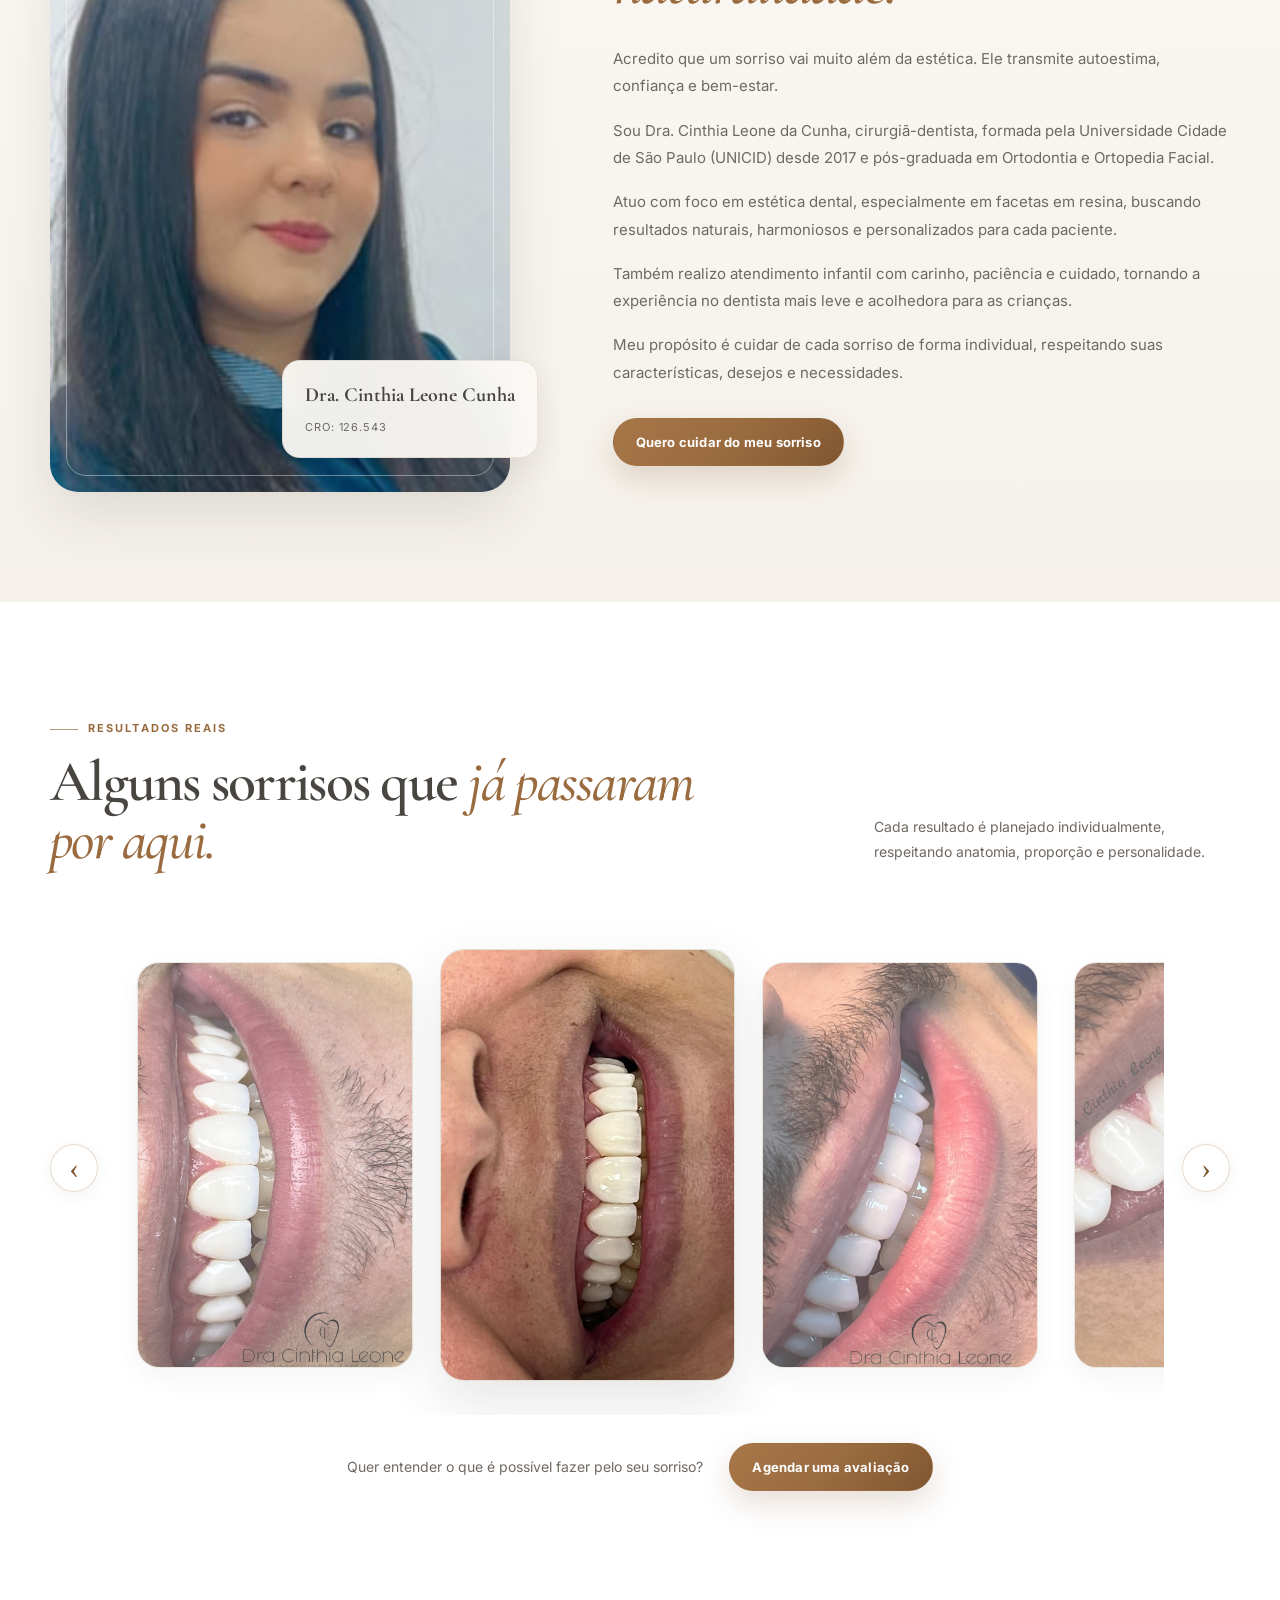
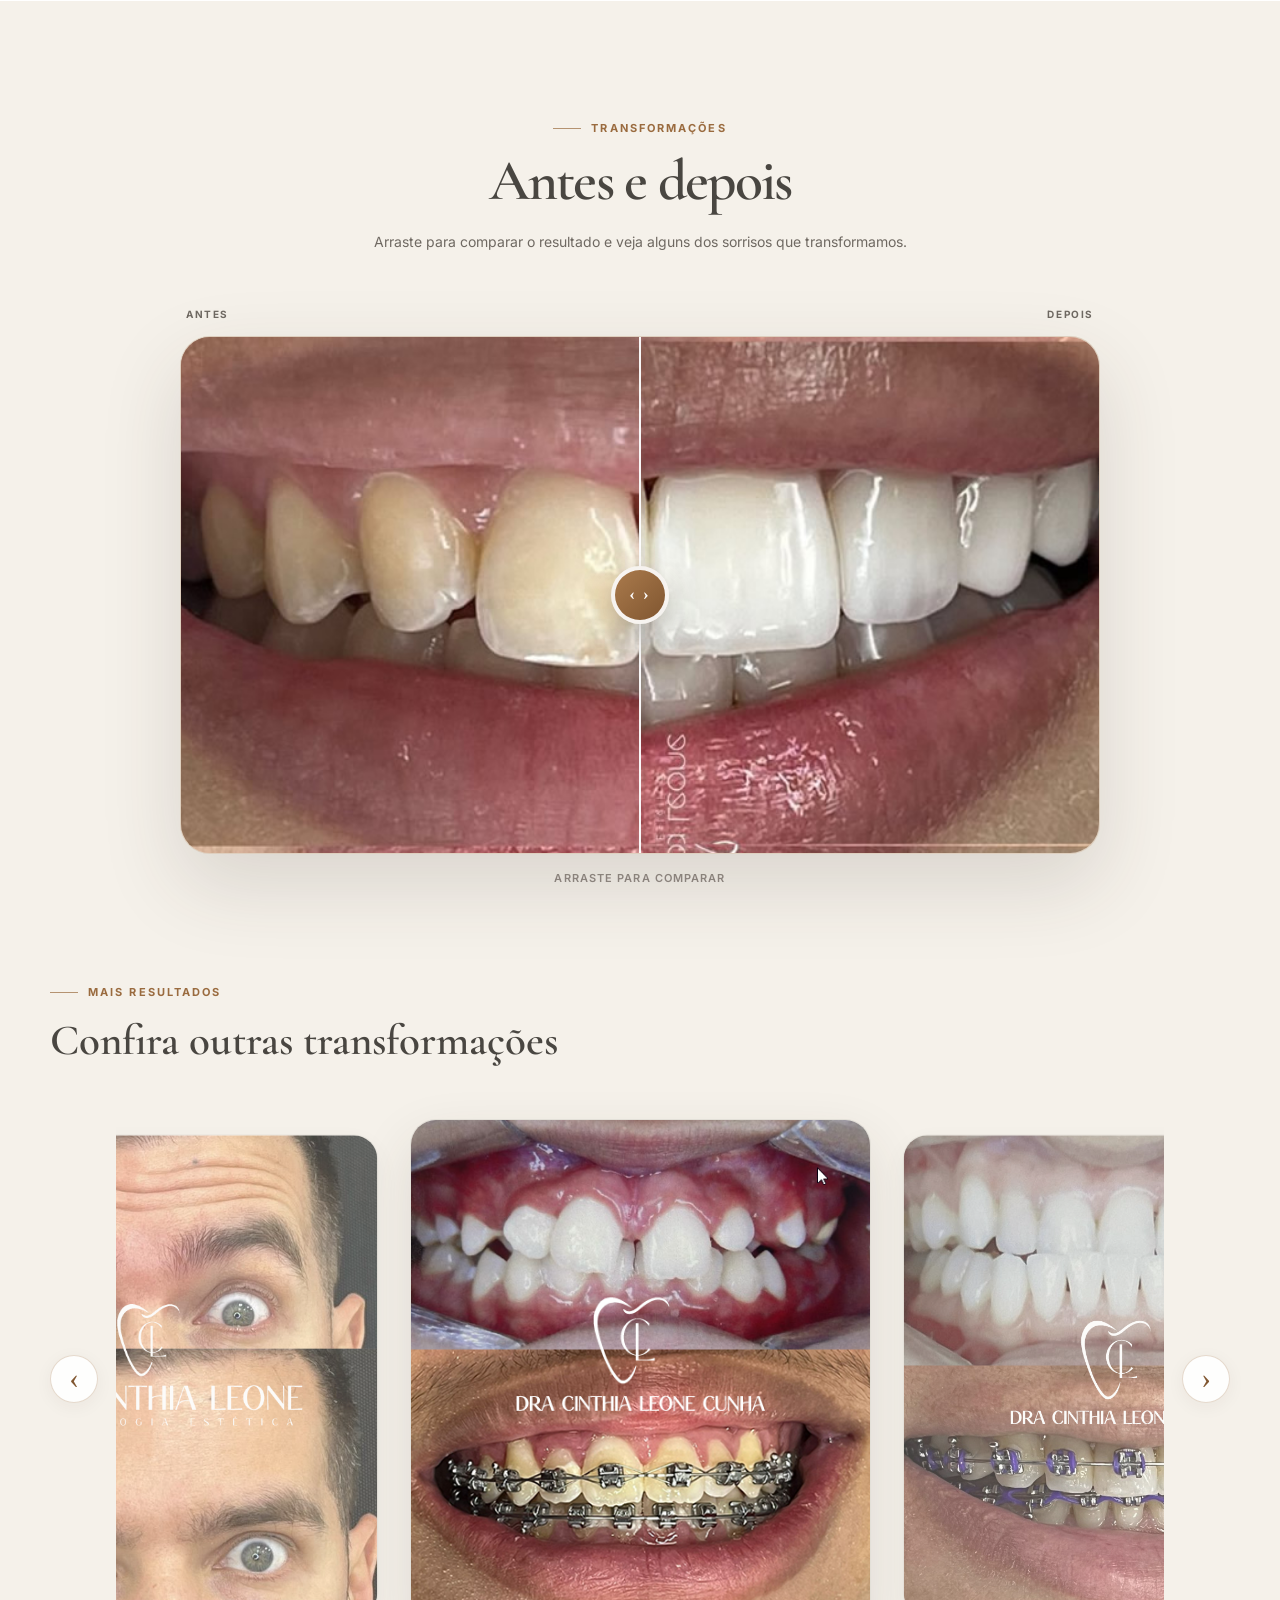
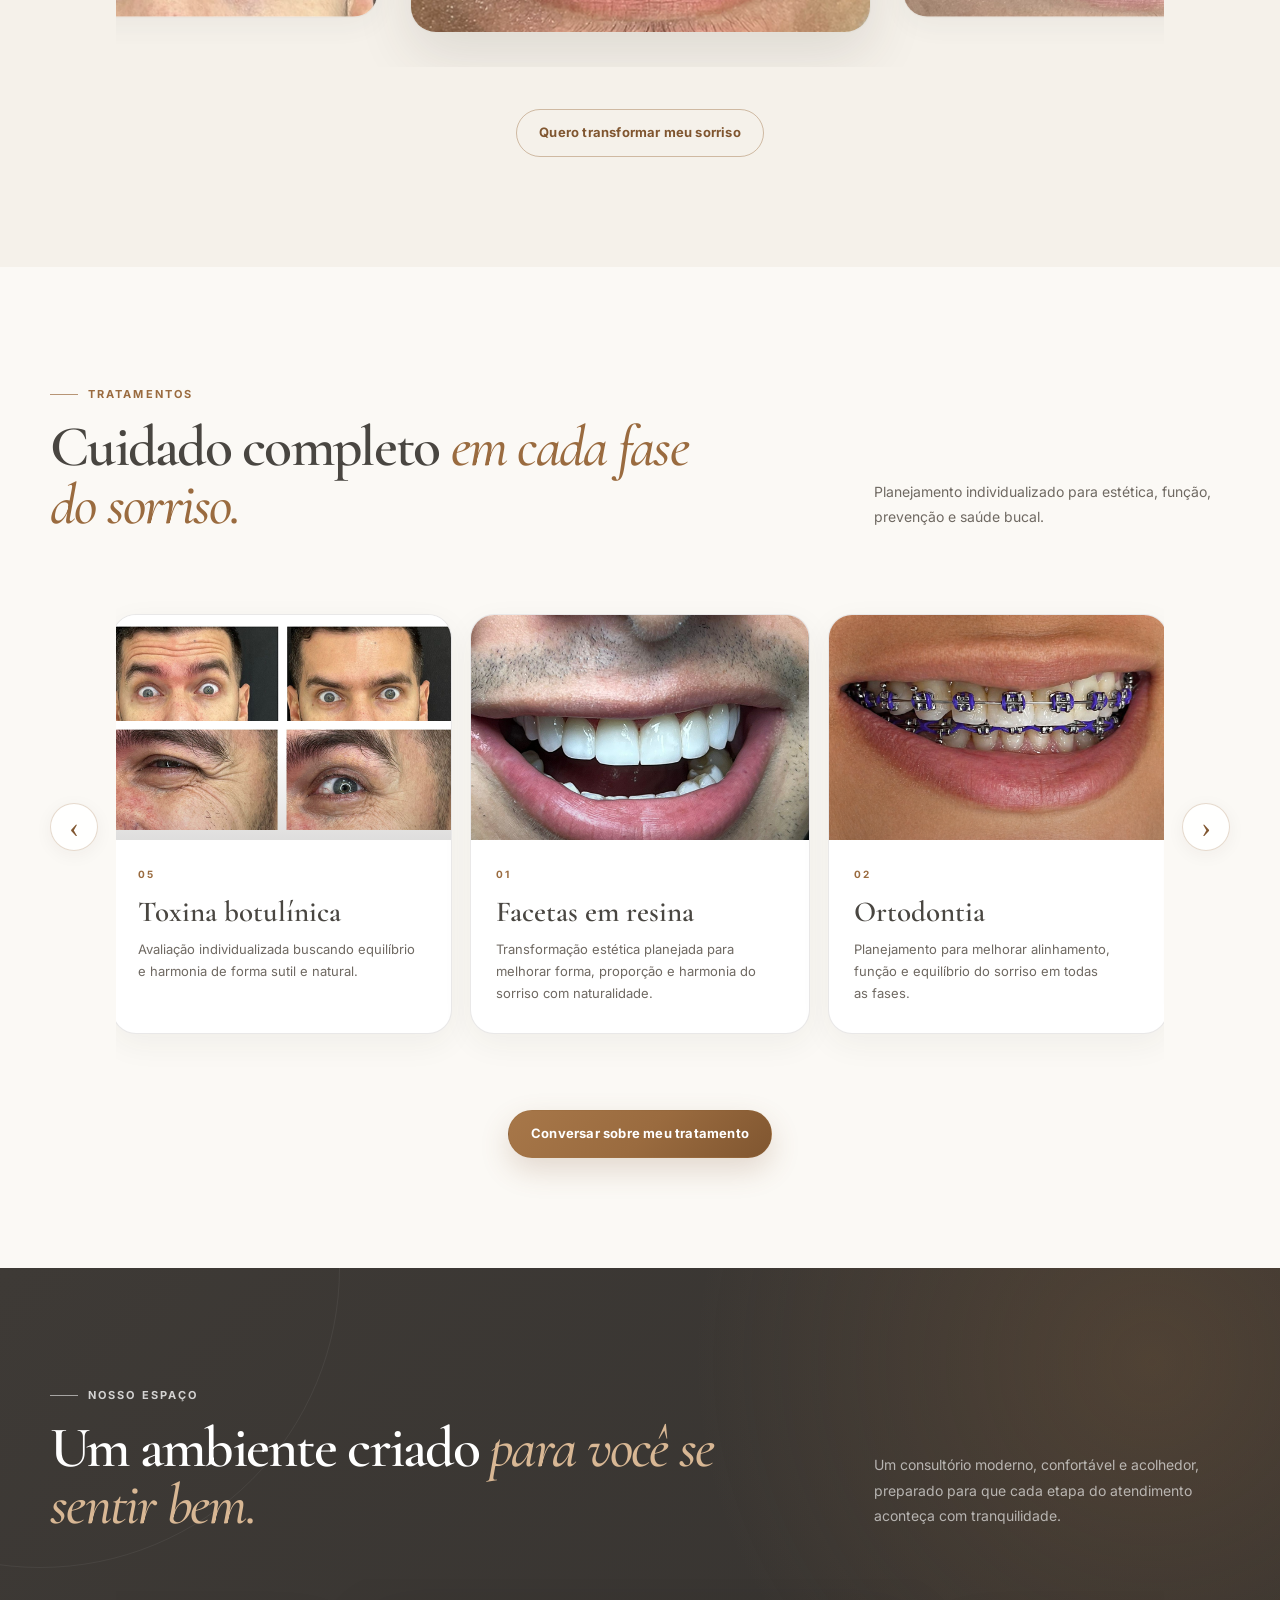
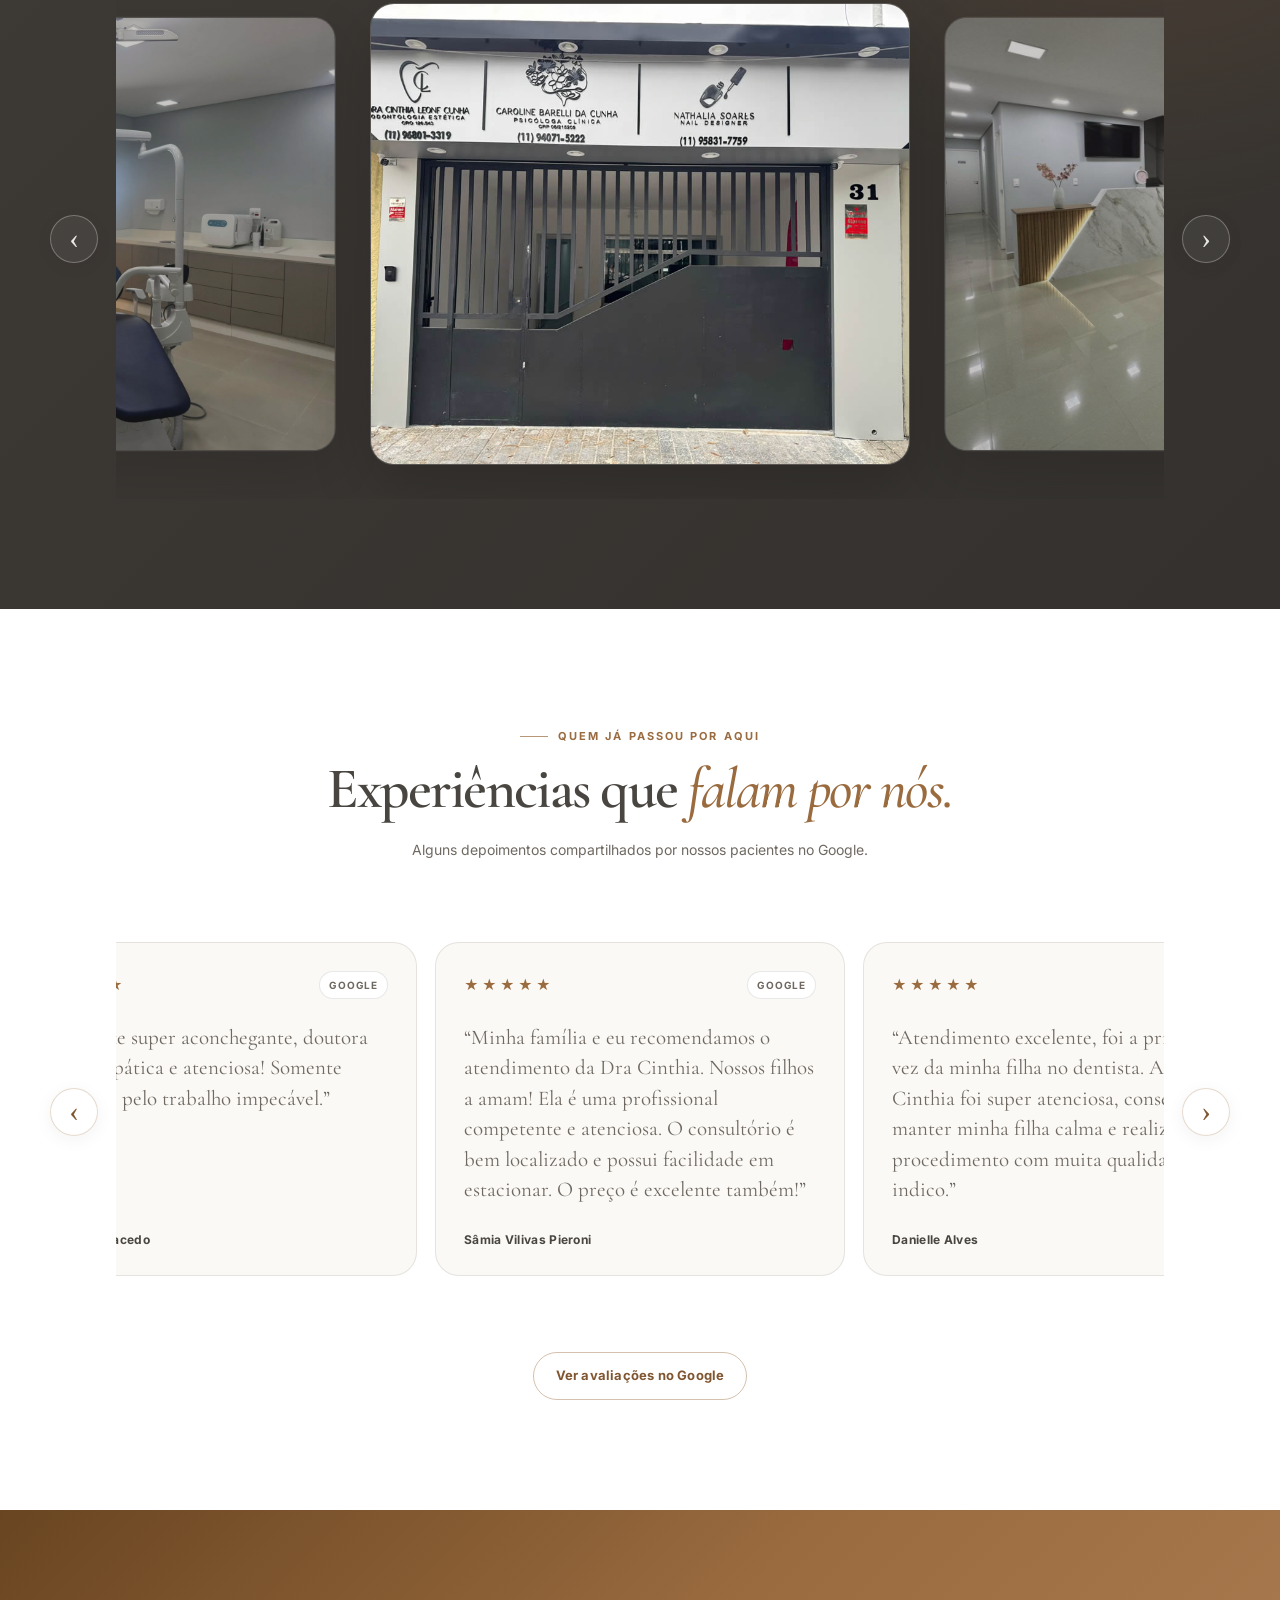
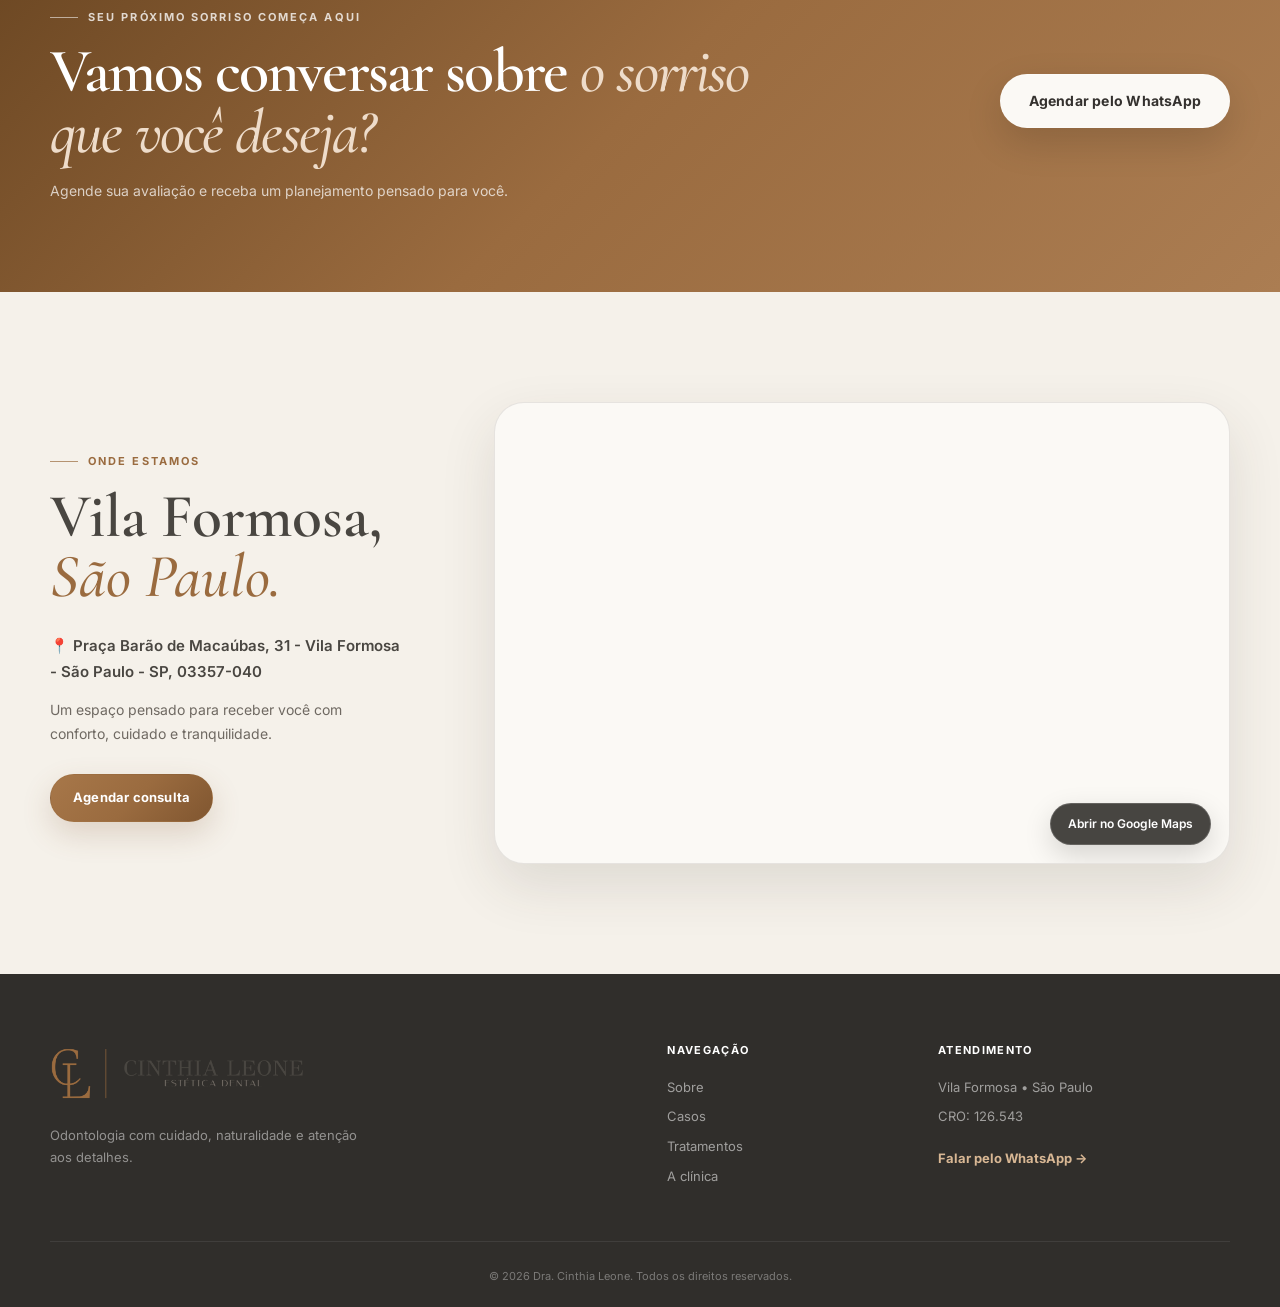
==== commit 957c6485: "feat: nova cara do site" ====
--- a/index.html
+++ b/index.html
@@ -2,443 +2,1448 @@
 <html lang="pt-BR">
 
 <head>
+    <!-- Google tag (gtag.js) -->
+    <script async src="https://www.googletagmanager.com/gtag/js?id=G-CKX5GBMK75"></script>
+    <script>
+        window.dataLayer = window.dataLayer || [];
+        function gtag() { dataLayer.push(arguments); }
+        gtag('js', new Date());
+
+        gtag('config', 'G-CKX5GBMK75');
+    </script>
     <meta charset="utf-8" />
-    <meta name="viewport" content="width=device-width,initial-scale=1" />
-    <title>Dra. Cinthia Leone | Dentista em Vila Formosa | Lentes de Resina | Facetas em Resina</title>
+
+    <meta name="viewport" content="width=device-width, initial-scale=1" />
+
+    <title>
+        Dra. Cinthia Leone | Dentista na Vila Formosa | Estética Dental e Ortodontia
+    </title>
+
     <meta name="description"
-        content="Dentista em Vila Formosa especializada em lentes de resina, estética dental, botox e atendimento infantil. Agende sua avaliação com a Dra. Cinthia Leone." />
+        content="Atendimento odontológico na Vila Formosa com foco em estética dental, facetas em resina, ortodontia, implantes e atendimento infantil. Conheça o trabalho da Dra. Cinthia Leone." />
+
+    <meta name="theme-color" content="#F5F1EA" />
+
+    <!-- =====================================================
+         FONTES
+         Cormorant Garamond = identidade / títulos
+         Inter = leitura / interface
+    ====================================================== -->
+
     <link rel="preconnect" href="https://fonts.googleapis.com">
+
     <link rel="preconnect" href="https://fonts.gstatic.com" crossorigin>
-    <link href="https://fonts.googleapis.com/css2?family=Inter:wght@400;600;700;800&display=swap" rel="stylesheet">
-    <link rel="stylesheet" href="./styles.css?v=1" />
+
+    <link
+        href="https://fonts.googleapis.com/css2?family=Cormorant+Garamond:wght@500;600;700&family=Inter:wght@400;500;600;700&display=swap"
+        rel="stylesheet">
+
+    <link rel="stylesheet" href="./styles.css?v=2">
 </head>
 
+
 <body id="top">
-    <!-- Header fixo -->
+
+
+    <!-- =====================================================
+         HEADER
+    ====================================================== -->
+
     <header class="header">
+
         <div class="container header__inner">
-            <a class="brand brand--logo-only" href="#top" aria-label="Ir para o topo">
-                <img class="brand__logo-img" src="./assets/logo2.png" alt="Dra. Cinthia Leone Cunha">
+
+            <!-- LOGO -->
+
+            <a class="brand" href="#top" aria-label="Dra. Cinthia Leone - Ir para o início">
+
+                <img class="brand__logo-img" src="./assets/logo2.png" alt="Dra. Cinthia Leone">
+
             </a>
 
-            <nav class="nav" aria-label="Menu">
-                <a href="#sobre">Sobre</a>
-                <a href="#casos">Casos</a>
-                <a href="#procedimentos">Procedimentos</a>
-                <a href="#clinica">Clinica</a>
-                <a href="#localizacao">Localização</a>
+
+            <!-- MENU DESKTOP -->
+
+            <nav class="nav" id="mainNav" aria-label="Menu principal">
+
+                <a href="#sobre">
+                    Sobre
+                </a>
+
+                <a href="#casos">
+                    Casos
+                </a>
+
+                <a href="#procedimentos">
+                    Tratamentos
+                </a>
+
+                <a href="#clinica">
+                    A clínica
+                </a>
+
+                <a href="#avaliacoes">
+                    Avaliações
+                </a>
+
+                <a href="#localizacao">
+                    Localização
+                </a>
+
             </nav>
 
-            <a class="btn btn--primary" id="btnHeaderCta" href="#" target="_blank" rel="noopener">
-                Agendar consulta
-            </a>
+
+            <!-- CTA -->
+
+            <div class="header__actions">
+
+                <a class="btn btn--primary header__cta" id="btnHeaderCta" href="#" target="_blank" rel="noopener">
+
+                    Agendar consulta
+
+                </a>
+
+
+                <!-- MOBILE MENU -->
+
+                <button class="menu-toggle" id="menuToggle" type="button" aria-label="Abrir menu" aria-expanded="false"
+                    aria-controls="mobileNav">
+
+                    <span></span>
+                    <span></span>
+                    <span></span>
+
+                </button>
+
+            </div>
+
         </div>
+
+
+        <!-- MENU MOBILE -->
+
+        <nav class="mobile-nav" id="mobileNav" aria-label="Menu mobile">
+
+            <div class="container mobile-nav__inner">
+
+                <a href="#sobre">
+                    Sobre
+                </a>
+
+                <a href="#casos">
+                    Casos
+                </a>
+
+                <a href="#procedimentos">
+                    Tratamentos
+                </a>
+
+                <a href="#clinica">
+                    A clínica
+                </a>
+
+                <a href="#avaliacoes">
+                    Avaliações
+                </a>
+
+                <a href="#localizacao">
+                    Localização
+                </a>
+
+                <a class="btn btn--primary" id="btnMobileCta" href="#" target="_blank" rel="noopener">
+
+                    Agendar consulta
+
+                </a>
+
+            </div>
+
+        </nav>
+
     </header>
 
-    <!-- Hero -->
-    <section class="hero">
-        <div class="hero__bg">
-            <img src="./assets/hero.jpg" alt="Sorriso" onerror="this.style.display='none'">
-            <div class="hero__overlay"></div>
+
+    <main>
+
+
+        <!-- =====================================================
+             HERO
+        ====================================================== -->
+
+        <section class="hero" aria-labelledby="hero-title">
+
+            <div class="hero__bg">
+
+                <img src="./assets/hero.jpg" alt="" aria-hidden="true">
+
+                <div class="hero__overlay"></div>
+
+            </div>
+
+
+            <div class="container hero__content">
+
+                <div class="hero__copy">
+
+                    <span class="eyebrow eyebrow--light">
+                        Odontologia • Estética • Cuidado
+                    </span>
+
+
+                    <h1 id="hero-title">
+
+                        Seu sorriso,
+                        <span>com a sua essência.</span>
+
+                    </h1>
+
+
+                    <p class="hero__lead">
+
+                        Odontologia feita com planejamento,
+                        naturalidade e atenção aos detalhes
+                        para transformar o sorriso sem perder
+                        aquilo que torna você único.
+
+                    </p>
+
+
+                    <div class="hero__cta">
+
+                        <a class="btn btn--primary btn--lg" id="btnHeroCta" href="#" target="_blank" rel="noopener">
+
+                            Agendar minha avaliação
+
+                        </a>
+
+
+                        <a class="btn btn--light btn--lg" href="#casos">
+
+                            Conhecer resultados
+
+                        </a>
+
+                    </div>
+
+
+                    <div class="hero__trust">
+
+                        <div class="hero__trust-item">
+
+                            <strong>
+                                Atendimento
+                            </strong>
+
+                            <span>
+                                personalizado
+                            </span>
+
+                        </div>
+
+
+                        <div class="hero__trust-divider"></div>
+
+
+                        <div class="hero__trust-item">
+
+                            <strong>
+                                Resultados
+                            </strong>
+
+                            <span>
+                                naturais
+                            </span>
+
+                        </div>
+
+
+                        <div class="hero__trust-divider"></div>
+
+
+                        <div class="hero__trust-item">
+
+                            <strong>
+                                Ambiente
+                            </strong>
+
+                            <span>
+                                acolhedor
+                            </span>
+
+                        </div>
+
+                    </div>
+
+                </div>
+
+            </div>
+
+        </section>
+
+
+        <!-- =====================================================
+             INTRO / CONCEITO
+        ====================================================== -->
+
+        <section class="intro">
+
+            <div class="container intro__inner">
+
+                <span class="eyebrow">
+                    Uma odontologia feita para você
+                </span>
+
+
+                <p class="intro__statement">
+
+                    Cada sorriso conta uma história.
+                    Por isso, cada tratamento começa
+                    ouvindo você.
+
+                </p>
+
+
+                <div class="intro__line"></div>
+
+            </div>
+
+        </section>
+
+
+        <!-- =====================================================
+             SOBRE A DRA.
+        ====================================================== -->
+
+        <section class="section section--about" id="sobre">
+
+            <div class="container about">
+
+
+                <!-- FOTO -->
+
+                <div class="about__media">
+
+                    <div class="about__image-wrap">
+
+                        <img src="./assets/dra.jpg" alt="Dra. Cinthia Leone em seu consultório" class="about__image">
+
+                    </div>
+
+
+                    <div class="about__signature">
+
+                        <strong>
+                            Dra. Cinthia Leone Cunha
+                        </strong>
+
+                        <span id="croText">
+                            CRO: 126.543
+                        </span>
+
+                    </div>
+
+                </div>
+
+
+                <!-- TEXTO -->
+
+                <div class="about__content">
+
+                    <span class="eyebrow">
+                        Quem vai cuidar do seu sorriso
+                    </span>
+
+
+                    <h2>
+                        Cuidado, técnica e
+                        <em>naturalidade.</em>
+                    </h2>
+
+
+                    <div class="about__text">
+
+                        <p>
+                            Acredito que um sorriso vai muito além
+                            da estética. Ele transmite autoestima,
+                            confiança e bem-estar.
+                        </p>
+
+                        <p>
+                            Sou Dra. Cinthia Leone da Cunha,
+                            cirurgiã-dentista, formada pela
+                            Universidade Cidade de São Paulo
+                            (UNICID) desde 2017 e pós-graduada
+                            em Ortodontia e Ortopedia Facial.
+                        </p>
+
+                        <p>
+                            Atuo com foco em estética dental,
+                            especialmente em facetas em resina,
+                            buscando resultados naturais,
+                            harmoniosos e personalizados para
+                            cada paciente.
+                        </p>
+
+                        <p>
+                            Também realizo atendimento infantil
+                            com carinho, paciência e cuidado,
+                            tornando a experiência no dentista
+                            mais leve e acolhedora para as crianças.
+                        </p>
+
+                        <p>
+                            Meu propósito é cuidar de cada sorriso
+                            de forma individual, respeitando suas
+                            características, desejos e necessidades.
+                        </p>
+
+                    </div>
+
+
+                    <div class="about__cta">
+
+                        <a class="btn btn--primary" id="btnSobreCta" href="#" target="_blank" rel="noopener">
+
+                            Quero cuidar do meu sorriso
+
+                        </a>
+
+                    </div>
+
+                </div>
+
+            </div>
+
+        </section>
+
+
+        <!-- =====================================================
+             CASOS
+        ====================================================== -->
+
+        <section class="section section--gallery" id="casos">
+
+            <div class="container section-heading">
+
+                <div>
+
+                    <span class="eyebrow">
+                        Resultados reais
+                    </span>
+
+                    <h2>
+                        Alguns sorrisos que
+                        <em>já passaram por aqui.</em>
+                    </h2>
+
+                </div>
+
+
+                <p>
+                    Cada resultado é planejado individualmente,
+                    respeitando anatomia, proporção e personalidade.
+                </p>
+
+            </div>
+
+
+            <div class="container">
+
+                <div class="carousel" data-carousel="cases">
+
+                    <button class="carousel__btn carousel__btn--prev" data-prev type="button"
+                        aria-label="Caso anterior">
+
+                        ‹
+
+                    </button>
+
+
+                    <div class="carousel__track" data-track data-gallery="casos">
+
+                        <!--
+                            Preenchido automaticamente
+                            pelo galerias.js + script.js
+                        -->
+
+                    </div>
+
+
+                    <button class="carousel__btn carousel__btn--next" data-next type="button" aria-label="Próximo caso">
+
+                        ›
+
+                    </button>
+
+                </div>
+
+            </div>
+
+
+            <div class="container section-cta">
+
+                <p>
+                    Quer entender o que é possível fazer
+                    pelo seu sorriso?
+                </p>
+
+                <a class="btn btn--primary" id="btnCasosCta" href="#" target="_blank" rel="noopener">
+
+                    Agendar uma avaliação
+
+                </a>
+
+            </div>
+
+        </section>
+
+        <!-- =====================================================
+     ANTES E DEPOIS
+====================================================== -->
+
+        <section class="section before-after-gallery">
+
+            <div class="container section-heading section-heading--center">
+
+                <span class="eyebrow">
+                    Transformações
+                </span>
+
+                <h2>
+                    Antes e depois
+                </h2>
+
+                <p>
+                    Arraste para comparar o resultado e veja
+                    alguns dos sorrisos que transformamos.
+                </p>
+
+            </div>
+
+
+            <!-- =================================================
+         COMPARADOR INTERATIVO
+    ================================================== -->
+
+            <div class="container">
+
+                <div class="comparison">
+
+                    <div class="comparison__labels">
+
+                        <span>Antes</span>
+
+                        <span>Depois</span>
+
+                    </div>
+
+
+                    <div class="before-after" data-before-after>
+
+
+                        <!-- DEPOIS - imagem base -->
+
+                        <div class="before-after__image before-after__image--after">
+
+                            <img src="./assets/depois.jpg" alt="Resultado depois do tratamento odontológico">
+
+                        </div>
+
+
+                        <!-- ANTES - camada que será recortada -->
+
+                        <div class="before-after__image before-after__image--before" data-before>
+
+                            <img src="./assets/antes.jpg" alt="Sorriso antes do tratamento odontológico">
+
+                        </div>
+
+
+                        <!-- RANGE ACESSÍVEL -->
+
+                        <input class="before-after__range" type="range" min="0" max="100" value="50"
+                            aria-label="Comparar foto antes e depois" data-range>
+
+
+                        <!-- DIVISÓRIA -->
+
+                        <div class="before-after__handle" data-handle>
+
+                            <span class="before-after__handle-icon">
+                                ‹ ›
+                            </span>
+
+                        </div>
+
+                    </div>
+
+
+                    <p class="comparison__hint">
+                        Arraste para comparar
+                    </p>
+
+                </div>
+
+            </div>
+
+
+            <!-- =================================================
+         OUTROS RESULTADOS
+    ================================================== -->
+
+            <div class="container results-heading">
+
+                <span class="eyebrow">
+                    Mais resultados
+                </span>
+
+                <h3>
+                    Confira outras transformações
+                </h3>
+
+            </div>
+
+
+            <div class="container">
+
+                <div class="carousel" data-carousel="before-after">
+
+                    <button class="carousel__btn carousel__btn--prev" data-prev type="button"
+                        aria-label="Resultado anterior">
+
+                        ‹
+
+                    </button>
+
+
+                    <div class="carousel__track" data-track data-gallery="antesdepois">
+
+                        <!-- Gerado automaticamente -->
+
+                    </div>
+
+
+                    <button class="carousel__btn carousel__btn--next" data-next type="button"
+                        aria-label="Próximo resultado">
+
+                        ›
+
+                    </button>
+
+                </div>
+
+            </div>
+
+
+            <div class="container center mt-xl">
+
+                <a class="btn btn--outline" id="btnAntesDepoisCta" href="#" target="_blank" rel="noopener">
+
+                    Quero transformar meu sorriso
+
+                </a>
+
+            </div>
+
+        </section>
+
+
+        <!-- =====================================================
+             PROCEDIMENTOS
+        ====================================================== -->
+
+        <section class="section section--treatments" id="procedimentos">
+
+            <div class="container section-heading">
+
+                <div>
+
+                    <span class="eyebrow">
+                        Tratamentos
+                    </span>
+
+                    <h2>
+                        Cuidado completo
+                        <em>em cada fase do sorriso.</em>
+                    </h2>
+
+                </div>
+
+
+                <p>
+                    Planejamento individualizado para estética,
+                    função, prevenção e saúde bucal.
+                </p>
+
+            </div>
+
+
+            <div class="container">
+
+                <div class="carousel" data-carousel="treatments">
+
+
+                    <button class="carousel__btn carousel__btn--prev" data-prev type="button"
+                        aria-label="Tratamento anterior">
+
+                        ‹
+
+                    </button>
+
+
+                    <div class="carousel__track" data-track>
+
+
+                        <!-- FACETAS -->
+
+                        <article class="treatment">
+
+                            <div class="treatment__image">
+
+                                <img src="./assets/faceta.png" alt="Resultado de facetas em resina">
+
+                            </div>
+
+
+                            <div class="treatment__body">
+
+                                <span class="treatment__number">
+                                    01
+                                </span>
+
+
+                                <h3>
+                                    Facetas em resina
+                                </h3>
+
+
+                                <p>
+                                    Transformação estética planejada
+                                    para melhorar forma, proporção e
+                                    harmonia do sorriso com naturalidade.
+                                </p>
+
+                            </div>
+
+                        </article>
+
+
+                        <!-- ORTODONTIA -->
+
+                        <article class="treatment">
+
+                            <div class="treatment__image">
+
+                                <img src="./assets/aparelho.png" alt="Tratamento ortodôntico">
+
+                            </div>
+
+
+                            <div class="treatment__body">
+
+                                <span class="treatment__number">
+                                    02
+                                </span>
+
+
+                                <h3>
+                                    Ortodontia
+                                </h3>
+
+
+                                <p>
+                                    Planejamento para melhorar
+                                    alinhamento, função e equilíbrio
+                                    do sorriso em todas as fases.
+                                </p>
+
+                            </div>
+
+                        </article>
+
+
+                        <!-- IMPLANTE -->
+
+                        <article class="treatment">
+
+                            <div class="treatment__image">
+
+                                <img src="./assets/implante.png" alt="Tratamento com implante dentário">
+
+                            </div>
+
+
+                            <div class="treatment__body">
+
+                                <span class="treatment__number">
+                                    03
+                                </span>
+
+
+                                <h3>
+                                    Implantes
+                                </h3>
+
+
+                                <p>
+                                    Reposição dentária planejada
+                                    para devolver função, conforto
+                                    e segurança ao sorrir.
+                                </p>
+
+                            </div>
+
+                        </article>
+
+
+                        <!-- INFANTIL -->
+
+                        <article class="treatment">
+
+                            <div class="treatment__image">
+
+                                <img src="./assets/atend_pedi.png" alt="Atendimento odontológico infantil">
+
+                            </div>
+
+
+                            <div class="treatment__body">
+
+                                <span class="treatment__number">
+                                    04
+                                </span>
+
+
+                                <h3>
+                                    Atendimento infantil
+                                </h3>
+
+
+                                <p>
+                                    Uma experiência acolhedora,
+                                    paciente e tranquila para
+                                    construir uma relação positiva
+                                    da criança com o dentista.
+                                </p>
+
+                            </div>
+
+                        </article>
+
+
+                        <!-- BOTOX -->
+
+                        <article class="treatment">
+
+                            <div class="treatment__image">
+
+                                <img src="./assets/botox.png" alt="Aplicação de toxina botulínica">
+
+                            </div>
+
+
+                            <div class="treatment__body">
+
+                                <span class="treatment__number">
+                                    05
+                                </span>
+
+
+                                <h3>
+                                    Toxina botulínica
+                                </h3>
+
+
+                                <p>
+                                    Avaliação individualizada
+                                    buscando equilíbrio e harmonia
+                                    de forma sutil e natural.
+                                </p>
+
+                            </div>
+
+                        </article>
+
+
+                    </div>
+
+
+                    <button class="carousel__btn carousel__btn--next" data-next type="button"
+                        aria-label="Próximo tratamento">
+
+                        ›
+
+                    </button>
+
+                </div>
+
+            </div>
+
+
+            <div class="container center mt-xl">
+
+                <a class="btn btn--primary" id="btnProcCta" href="#" target="_blank" rel="noopener">
+
+                    Conversar sobre meu tratamento
+
+                </a>
+
+            </div>
+
+        </section>
+
+
+        <!-- =====================================================
+             NOSSA CLÍNICA
+        ====================================================== -->
+
+        <section class="section clinic" id="clinica">
+
+            <div class="container clinic__intro">
+
+                <div>
+
+                    <span class="eyebrow eyebrow--light">
+                        Nosso espaço
+                    </span>
+
+
+                    <h2>
+                        Um ambiente criado
+                        <em>para você se sentir bem.</em>
+                    </h2>
+
+                </div>
+
+
+                <p>
+                    Um consultório moderno, confortável e acolhedor,
+                    preparado para que cada etapa do atendimento
+                    aconteça com tranquilidade.
+                </p>
+
+            </div>
+
+
+            <div class="container">
+
+                <div class="carousel carousel--clinic" data-carousel="clinic">
+
+
+                    <button class="carousel__btn carousel__btn--light carousel__btn--prev" data-prev type="button"
+                        aria-label="Foto anterior da clínica">
+
+                        ‹
+
+                    </button>
+
+
+                    <div class="carousel__track" data-track data-gallery="nossaclinica">
+
+                        <!--
+                            Preenchido automaticamente
+                            pelo galerias.js + script.js
+                        -->
+
+                    </div>
+
+
+                    <button class="carousel__btn carousel__btn--light carousel__btn--next" data-next type="button"
+                        aria-label="Próxima foto da clínica">
+
+                        ›
+
+                    </button>
+
+                </div>
+
+            </div>
+
+        </section>
+
+
+        <!-- =====================================================
+             AVALIAÇÕES
+        ====================================================== -->
+
+        <section class="section reviews-section" id="avaliacoes">
+
+            <div class="container section-heading section-heading--center">
+
+                <span class="eyebrow">
+                    Quem já passou por aqui
+                </span>
+
+
+                <h2>
+                    Experiências que
+                    <em>falam por nós.</em>
+                </h2>
+
+
+                <p>
+                    Alguns depoimentos compartilhados
+                    por nossos pacientes no Google.
+                </p>
+
+            </div>
+
+
+            <div class="container">
+
+                <div class="carousel" data-carousel="reviews">
+
+
+                    <button class="carousel__btn carousel__btn--prev" data-prev type="button"
+                        aria-label="Avaliação anterior">
+
+                        ‹
+
+                    </button>
+
+
+                    <div class="carousel__track" data-track>
+
+
+                        <!-- REVIEW 1 -->
+
+                        <article class="review">
+
+                            <div class="review__top">
+
+                                <div class="stars" aria-label="5 estrelas">
+
+                                    ★★★★★
+
+                                </div>
+
+                                <span class="google-label">
+                                    Google
+                                </span>
+
+                            </div>
+
+
+                            <blockquote>
+
+                                “Minha família e eu recomendamos o atendimento da Dra Cinthia.
+                                Nossos filhos a amam! Ela é uma profissional competente e
+                                atenciosa. O consultório é bem localizado e possui facilidade
+                                em estacionar. O preço é excelente também!”
+
+                            </blockquote>
+
+
+                            <strong>
+                                Sâmia Vilivas Pieroni
+                            </strong>
+
+                        </article>
+
+
+                        <!-- REVIEW 2 -->
+
+                        <article class="review">
+
+                            <div class="review__top">
+
+                                <div class="stars" aria-label="5 estrelas">
+
+                                    ★★★★★
+
+                                </div>
+
+                                <span class="google-label">
+                                    Google
+                                </span>
+
+                            </div>
+
+
+                            <blockquote>
+
+                                “Atendimento excelente, foi a primeira vez da minha filha
+                                no dentista. A Dra. Cinthia foi super atenciosa,
+                                conseguiu manter minha filha calma e realizou o
+                                procedimento com muita qualidade. Super indico.”
+
+                            </blockquote>
+
+
+                            <strong>
+                                Danielle Alves
+                            </strong>
+
+                        </article>
+
+
+                        <!-- REVIEW 3 -->
+
+                        <article class="review">
+
+                            <div class="review__top">
+
+                                <div class="stars" aria-label="5 estrelas">
+
+                                    ★★★★★
+
+                                </div>
+
+                                <span class="google-label">
+                                    Google
+                                </span>
+
+                            </div>
+
+
+                            <blockquote>
+
+                                “Atendimento 10! Lugar novo e aconchegante.
+                                Dra. Cinthia é muito atenciosa e explica tudo
+                                antes de fazer qualquer procedimento.”
+
+                            </blockquote>
+
+
+                            <strong>
+                                Thiago De Paula Martins
+                            </strong>
+
+                        </article>
+
+
+                        <!-- REVIEW 4 -->
+
+                        <article class="review">
+
+                            <div class="review__top">
+
+                                <div class="stars" aria-label="5 estrelas">
+
+                                    ★★★★★
+
+                                </div>
+
+                                <span class="google-label">
+                                    Google
+                                </span>
+
+                            </div>
+
+
+                            <blockquote>
+
+                                “Ambiente super aconchegante, doutora mega simpática
+                                e atenciosa! Somente agradecer pelo trabalho impecável.”
+
+                            </blockquote>
+
+
+                            <strong>
+                                Jhennyfer Macedo
+                            </strong>
+
+                        </article>
+
+
+                    </div>
+
+
+                    <button class="carousel__btn carousel__btn--next" data-next type="button"
+                        aria-label="Próxima avaliação">
+
+                        ›
+
+                    </button>
+
+                </div>
+
+            </div>
+
+
+            <div class="container center mt-xl">
+
+                <a class="btn btn--outline" id="btnGoogleReviews" href="#" target="_blank" rel="noopener">
+
+                    Ver avaliações no Google
+
+                </a>
+
+            </div>
+
+        </section>
+
+
+        <!-- =====================================================
+             CTA / CONVERSÃO
+        ====================================================== -->
+
+        <section class="consultation-cta">
+
+            <div class="container consultation-cta__inner">
+
+                <div>
+
+                    <span class="eyebrow eyebrow--light">
+                        Seu próximo sorriso começa aqui
+                    </span>
+
+
+                    <h2>
+                        Vamos conversar sobre
+                        <em>o sorriso que você deseja?</em>
+                    </h2>
+
+
+                    <p>
+                        Agende sua avaliação e receba
+                        um planejamento pensado para você.
+                    </p>
+
+                </div>
+
+
+                <a class="btn btn--cream btn--lg" id="btnConsultationCta" href="#" target="_blank" rel="noopener">
+
+                    Agendar pelo WhatsApp
+
+                </a>
+
+            </div>
+
+        </section>
+
+
+        <!-- =====================================================
+             LOCALIZAÇÃO
+        ====================================================== -->
+
+        <section class="section location" id="localizacao">
+
+            <div class="container location__grid">
+
+
+                <!-- TEXTO -->
+
+                <div class="location__content">
+
+                    <span class="eyebrow">
+                        Onde estamos
+                    </span>
+
+
+                    <h2>
+                        Vila Formosa,
+                        <em>São Paulo.</em>
+                    </h2>
+
+
+                    <p class="location__address" id="addressText">
+
+                        Praça Barão de Macaúbas, 31 -
+                        Vila Formosa - São Paulo - SP,
+                        03357-040
+
+                    </p>
+
+
+                    <p class="location__description">
+
+                        Um espaço pensado para receber você
+                        com conforto, cuidado e tranquilidade.
+
+                    </p>
+
+
+                    <a class="btn btn--primary" id="btnLocCta" href="#" target="_blank" rel="noopener">
+
+                        Agendar consulta
+
+                    </a>
+
+                </div>
+
+
+                <!-- MAPA -->
+
+                <div class="location__map">
+
+                    <div class="map-embed">
+
+                        <iframe
+                            src="https://www.google.com/maps/embed?pb=!1m18!1m12!1m3!1d3657.1449792240123!2d-46.559785224669945!3d-23.56323597879854!2m3!1f0!2f0!3f0!3m2!1i1024!2i768!4f13.1!3m3!1m2!1s0x94ce5c2b9e260d8d%3A0xeee18113c62690cc!2sPra%C3%A7a%20Bar%C3%A3o%20de%20Maca%C3%BAbas%2C%2031%20-%20Vila%20Formosa%2C%20S%C3%A3o%20Paulo%20-%20SP%2C%2003357-040!5e0!3m2!1spt-BR!2sbr!4v1769139103055!5m2!1spt-BR!2sbr"
+                            width="100%" height="460" style="border:0;" allowfullscreen="" loading="lazy"
+                            referrerpolicy="no-referrer-when-downgrade"
+                            title="Localização do consultório da Dra. Cinthia Leone">
+
+                        </iframe>
+
+
+                        <a class="map-embed__cta" id="mapsLink" href="#" target="_blank" rel="noopener">
+
+                            Abrir no Google Maps
+
+                        </a>
+
+                    </div>
+
+                </div>
+
+            </div>
+
+        </section>
+
+
+    </main>
+
+
+    <!-- =====================================================
+         FOOTER
+    ====================================================== -->
+
+    <footer class="footer">
+
+        <div class="container footer__main">
+
+
+            <div class="footer__brand">
+
+                <img src="./assets/logo2.png" alt="Dra. Cinthia Leone" class="footer__logo">
+
+                <p>
+                    Odontologia com cuidado,
+                    naturalidade e atenção aos detalhes.
+                </p>
+
+            </div>
+
+
+            <div class="footer__links">
+
+                <strong>
+                    Navegação
+                </strong>
+
+                <a href="#sobre">
+                    Sobre
+                </a>
+
+                <a href="#casos">
+                    Casos
+                </a>
+
+                <a href="#procedimentos">
+                    Tratamentos
+                </a>
+
+                <a href="#clinica">
+                    A clínica
+                </a>
+
+            </div>
+
+
+            <div class="footer__contact">
+
+                <strong>
+                    Atendimento
+                </strong>
+
+                <span>
+                    Vila Formosa • São Paulo
+                </span>
+
+                <span id="footerCro">
+                    CRO: 126.543
+                </span>
+
+
+                <a class="footer__whatsapp" id="btnFooterCta" href="#" target="_blank" rel="noopener">
+
+                    Falar pelo WhatsApp →
+
+                </a>
+
+            </div>
+
         </div>
 
-        <div class="container hero__content">
-            <h1>Transforme seu sorriso <br>com naturalidade e excelência</h1>
-            <p>
-                Atendimento personalizado em um ambiente moderno, pensado para seu conforto e segurança.
-            </p>
-
-            <div class="hero__cta">
-                <a class="btn btn--primary btn--lg" id="btnHeroCta" href="#" target="_blank" rel="noopener">
-                    Agendar consulta
-                </a>
-                <a class="btn btn--ghost btn--lg" href="#casos">Ver casos</a>
-            </div>
-
-            <div class="hero__badges">
-                <div class="badge">Consultório novo</div>
-                <div class="badge">Tratamento VIP</div>
-                <div class="badge">Planejamento personalizado</div>
-            </div>
+
+        <div class="container footer__bottom">
+
+            <span>
+                © <span id="year"></span>
+                Dra. Cinthia Leone.
+                Todos os direitos reservados.
+            </span>
+
         </div>
-    </section>
-
-    <!-- Sobre -->
-    <section class="section" id="sobre">
-        <div class="container grid-2">
-            <div class="card">
-                <h2>Dra. Cinthia Leone Cunha</h2>
-                <p class="muted">
-                    Acredito que um sorriso vai muito além da estética. Ele transmite autoestima, confiança e bem-estar.
-                    Sou Dra. Cinthia Leone da Cunha, cirurgiã-dentista, casada e mãe de um menino lindo. Formada pela
-                    Universidade Cidade de São Paulo (UNICID) desde 2017, sou pós-graduada em Ortodontia e Ortopedia
-                    Facial.
-                    Atuo com foco em Estética Dental, especialmente em Lentes de Resina, sempre buscando resultados
-                    naturais, harmoniosos e personalizados para cada paciente.
-                    Além da estética dental, também realizo atendimento infantil com muito carinho, paciência e cuidado,
-                    proporcionando uma experiência leve, acolhedora e tranquila para as crianças.
-                    Cada sorriso é planejado de forma única, respeitando as características, desejos e necessidades de
-                    quem confia no meu trabalho.
-                    Mais do que transformar dentes, meu propósito é devolver segurança, felicidade e a confiança de
-                    sorrir sem medo.
-                    Será um prazer receber você no consultório e fazer parte da sua transformação, construindo juntos um
-                    sorriso saudável, bonito e cheio de personalidade..
-                </p>
-
-                <div class="spacer"></div>
-
-                <a class="btn btn--primary" id="btnSobreCta" href="#" target="_blank" rel="noopener">
-                    Quero agendar minha avaliação
-                </a>
-            </div>
-
-            <div class="card card--media">
-                <img src="./assets/dra.jpg" alt="Foto da Dra. Cinthia Leone" onerror="this.style.display='none'">
-                <div class="media__caption">
-                    <strong>Dra. Cinthia Leone Cunha</strong>
-                    <span class="muted" id="croText">CRO: 126.543</span>
-                </div>
-            </div>
+
+    </footer>
+
+
+    <!-- =====================================================
+         WHATSAPP FLUTUANTE
+    ====================================================== -->
+
+    <a class="wa-float" id="waFloat" href="#" target="_blank" rel="noopener"
+        aria-label="Falar com a Dra. Cinthia pelo WhatsApp">
+
+        <img src="./assets/whatsapp.png" alt="WhatsApp">
+
+        <span class="wa-float__label">
+            Agendar consulta
+        </span>
+
+    </a>
+
+
+    <!-- =====================================================
+         VOLTAR AO TOPO
+    ====================================================== -->
+
+    <a class="top-float" id="topFloat" href="#top" aria-label="Voltar ao topo">
+
+        ↑
+
+    </a>
+
+
+    <!-- =====================================================
+         LIGHTBOX
+    ====================================================== -->
+
+    <div class="lightbox" id="lightbox" aria-hidden="true">
+
+        <div class="lightbox__overlay"></div>
+
+
+        <div class="lightbox__content">
+
+            <button class="lightbox__close" type="button" aria-label="Fechar imagem">
+
+                ✕
+
+            </button>
+
+
+            <img id="lightboxImg" src="" alt="Imagem ampliada">
+
         </div>
-    </section>
-
-    <!-- Casos: carrossel com centro maior -->
-    <section class="section" id="casos">
-        <div class="container section__head">
-            <h2>Veja alguns de nossos casos</h2>
-            <p class="muted"></p>
-        </div>
-
-        <div class="container">
-            <div class="carousel" data-carousel="cases">
-                <button class="carousel__btn" data-prev aria-label="Anterior">‹</button>
-                <div class="carousel__track" data-track>
-                    <div class="carousel__item is-active"><img src="./assets/caso1.png" alt="Caso 1"
-                            onerror="this.style.display='none'"></div>
-                    <div class="carousel__item"><img src="./assets/caso2.png" alt="Caso 2"
-                            onerror="this.style.display='none'"></div>
-                    <div class="carousel__item"><img src="./assets/caso3.png" alt="Caso 3"
-                            onerror="this.style.display='none'"></div>
-                    <div class="carousel__item"><img src="./assets/caso4.png" alt="Caso 4"
-                            onerror="this.style.display='none'"></div>
-                    <div class="carousel__item"><img src="./assets/caso5.png" alt="Caso 5"
-                            onerror="this.style.display='none'"></div>
-                    <div class="carousel__item"><img src="./assets/caso6.png" alt="Caso 6"
-                            onerror="this.style.display='none'"></div>
-                    <div class="carousel__item"><img src="./assets/caso7.png" alt="Caso 7"
-                            onerror="this.style.display='none'"></div>
-                    <div class="carousel__item"><img src="./assets/caso8.png" alt="Caso 8"
-                            onerror="this.style.display='none'"></div>
-                    <div class="carousel__item"><img src="./assets/caso9.png" alt="Caso 9"
-                            onerror="this.style.display='none'"></div>
-                    <div class="carousel__item"><img src="./assets/caso10.png" alt="Caso 10"
-                            onerror="this.style.display='none'"></div>
-                    <div class="carousel__item"><img src="./assets/caso11.png" alt="Caso 11"
-                            onerror="this.style.display='none'"></div>
-                    <div class="carousel__item"><img src="./assets/caso12.png" alt="Caso 12"
-                            onerror="this.style.display='none'"></div>
-                    <div class="carousel__item"><img src="./assets/caso13.png" alt="Caso 13"
-                            onerror="this.style.display='none'"></div>
-                </div>
-                <button class="carousel__btn" data-next aria-label="Próximo">›</button>
-            </div>
-        </div>
-
-        <div class="container center">
-            <a class="btn btn--primary" id="btnCasosCta" href="#" target="_blank" rel="noopener">
-                Agendar consulta
-            </a>
-        </div>
-
-        <div class="container divider"></div>
-
-        <!-- Antes e Depois (arrastável) -->
-        <div class="container section__head">
-            <h2>Antes e depois</h2>
-            <p class="muted">Arraste para comparar.</p>
-        </div>
-
-        <div class="container">
-            <div class="before-after" data-before-after>
-                <div class="before-after__img before">
-                    <img src="./assets/antes.jpg" alt="Antes" onerror="this.style.display='none'">
-                </div>
-
-                <div class="before-after__img after" data-after>
-                    <img src="./assets/depois.jpg" alt="Depois" onerror="this.style.display='none'">
-                </div>
-
-                <input class="before-after__range" type="range" min="0" max="100" value="50"
-                    aria-label="Comparar antes e depois" data-range>
-                <div class="before-after__handle" data-handle></div>
-            </div>
-        </div>
-    </section>
-
-    <div class="container">
-        <br>
-        <div class="carousel" data-carousel="cases">
-            <button class="carousel__btn" data-prev aria-label="Anterior">‹</button>
-            <div class="carousel__track" data-track>
-                <div class="carousel__ad is-active"><img src="./assets/ad01.png" alt="Caso 1"
-                        onerror="this.style.display='none'"></div>
-                <div class="carousel__ad"><img src="./assets/ad02.png" alt="Caso 2" onerror="this.style.display='none'">
-                </div>
-                <div class="carousel__ad"><img src="./assets/ad03.png" alt="Caso 3" onerror="this.style.display='none'">
-                </div>
-                <div class="carousel__ad"><img src="./assets/ad04.jpg" alt="Caso 4" onerror="this.style.display='none'">
-                </div>
-                <div class="carousel__ad"><img src="./assets/ad05.png" alt="Caso 5" onerror="this.style.display='none'">
-                </div>
-                <div class="carousel__ad"><img src="./assets/ad06.png" alt="Caso 6" onerror="this.style.display='none'">
-                </div>
-                <div class="carousel__ad"><img src="./assets/ad07.png" alt="Caso 7" onerror="this.style.display='none'">
-                </div>
-                <div class="carousel__ad"><img src="./assets/ad08.png" alt="Caso 8" onerror="this.style.display='none'">
-                </div>
-            </div>
-            <button class="carousel__btn" data-next aria-label="Próximo">›</button>
-        </div>
+
     </div>
-    <br>
-
-    <div class="container center">
-        <a class="btn btn--primary" id="btnCasosCta" href="#" target="_blank" rel="noopener">
-            Agendar consulta
-        </a>
-    </div>
-
-    <!-- Reviews -->
-    <section class="section section--soft">
-        <div class="container section__head">
-            <h2>Veja o que nossos clientes estão dizendo</h2>
-            <p class="muted"></p>
-        </div>
-
-        <div class="container">
-            <div class="carousel" data-carousel="reviews">
-                <button class="carousel__btn" data-prev aria-label="Anterior">‹</button>
-                <div class="carousel__track" data-track>
-
-                    <article class="review">
-                        <div class="review__top">
-                            <div class="stars" aria-label="5 estrelas">★★★★★</div>
-                            <span class="g">Google</span>
-                        </div>
-                        <p class="muted">“Minha família e eu recomendamos o atendimento da Dra Cinthia. Nossos filhos a
-                            amam!
-                            Ela é uma profissional competente e atenciosa. O consultório é bem localizado e possui
-                            facilidade em estacionar. O preço é excelente também!”</p>
-                        <strong>Sâmia Vilivas Pieroni</strong>
-                    </article>
-
-                    <article class="review">
-                        <div class="review__top">
-                            <div class="stars" aria-label="5 estrelas">★★★★★</div>
-                            <span class="g">Google</span>
-                        </div>
-                        <p class="muted">“Atendimento excelente, foi a primeira vez da minha filha no dentista a Dra
-                            Cinthia foi super atenciosa, conseguiu manter minha filha calma e realizou o procedimento
-                            com muita qualidade. Super indico”</p>
-                        <strong>Danielle Alves</strong>
-                    </article>
-
-                    <article class="review">
-                        <div class="review__top">
-                            <div class="stars" aria-label="5 estrelas">★★★★★</div>
-                            <span class="g">Google</span>
-                        </div>
-                        <p class="muted">“Atendimento 10! Lugar novo e aconchegante. Dra. Cinthia é muito atenciosa e
-                            explica tudo antes de fazer qualquer procedimento”</p>
-                        <strong>Thiago De Paula Martins</strong>
-                    </article>
-                    <article class="review">
-                        <div class="review__top">
-                            <div class="stars" aria-label="5 estrelas">★★★★★</div>
-                            <span class="g">Google</span>
-                        </div>
-                        <p class="muted">“Ambiente super aconchegante, doutora mega simpática e atenciosa! Somente
-                            agradecer pelo trabalho impecável”</p>
-                        <strong>Jhennyfer Macedo</strong>
-                    </article>
-
-                </div>
-                <button class="carousel__btn" data-next aria-label="Próximo">›</button>
-            </div>
-        </div>
-
-        <div class="container center">
-            <a class="btn btn--ghost" id="btnGoogleReviews" href="#" target="_blank" rel="noopener">
-                Ver mais avaliações no Google
-            </a>
-        </div>
-    </section>
-
-    <!-- Procedimentos (carrossel) -->
-    <section class="section" id="procedimentos">
-        <div class="container section__head">
-            <h2>Os melhores tratamentos você encontra aqui</h2>
-            <p class="muted"></p>
-        </div>
-
-        <div class="container">
-            <div class="carousel" data-carousel="treatments">
-                <button class="carousel__btn" data-prev aria-label="Anterior">‹</button>
-
-                <div class="carousel__track" data-track>
-                    <article class="treatment">
-                        <img src="./assets/faceta.png" alt="Facetas" onerror="this.style.display='none'">
-                        <div class="treatment__body">
-                            <strong>Facetas em resina</strong>
-                            <p class="muted">Solução estética rápida para corrigir imperfeições, preservando estrutura
-                                dental.</p>
-                        </div>
-                    </article>
-
-                    <article class="treatment">
-                        <img src="./assets/botox.png" alt="Botox" onerror="this.style.display='none'">
-                        <div class="treatment__body">
-                            <strong>Botox</strong>
-                            <p class="muted">Suavização de linhas e cuidado com harmonia facial, com avaliação
-                                individual.</p>
-                        </div>
-                    </article>
-                    <article class="treatment">
-                        <img src="./assets/implante.png" alt="Implante" onerror="this.style.display='none'">
-                        <div class="treatment__body">
-                            <strong>Implante</strong>
-                            <p class="muted">Reposição do dente com segurança, devolvendo função, estética e conforto ao
-                                sorriso.</p>
-                        </div>
-                    </article>
-                    <article class="treatment">
-                        <img src="./assets/aparelho.png" alt="Aparelho" onerror="this.style.display='none'">
-                        <div class="treatment__body">
-                            <strong>Aparelho / Alinhamento</strong>
-                            <p class="muted">Planejamento para alinhar sorriso e melhorar função com acompanhamento.</p>
-                        </div>
-                    </article>
-                    <article class="treatment">
-                        <img src="./assets/atend_pedi.png" alt="Odontopediatria" onerror="this.style.display='none'">
-                        <div class="treatment__body">
-                            <strong>Atendimento infantil especializado</strong>
-                            <p class="muted">Tratamentos pensados para o sorriso das crianças, com carinho, paciência e
-                                um ambiente seguro para uma experiência tranquila.</p>
-                        </div>
-                    </article>
-
-                </div>
-
-                <button class="carousel__btn" data-next aria-label="Próximo">›</button>
-            </div>
-        </div>
-
-        <div class="container center">
-            <a class="btn btn--primary" id="btnProcCta" href="#" target="_blank" rel="noopener">
-                Quero agendar minha consulta
-            </a>
-        </div>
-    </section>
-
-    <!-- Nossa clínica (carrossel) -->
-    <section class="section section--soft" id="clinica">
-        <div class="container section__head">
-            <h2>Nossa clínica</h2>
-            <p class="muted">Algumas fotos do espaço (consultório novo).</p>
-        </div>
-
-        <div class="container">
-            <div class="carousel" data-carousel="clinic">
-                <button class="carousel__btn" data-prev aria-label="Anterior">‹</button>
-                <div class="carousel__track" data-track>
-                    <div class="carousel__item is-active"><img src="./assets/clinica1.jpg" alt="Clinica"
-                            onerror="this.style.display='none'"></div>
-                    <div class="carousel__item"><img src="./assets/clinica2.jpg" alt="Recepcao"
-                            onerror="this.style.display='none'"></div>
-                    <div class="carousel__item"><img src="./assets/clinica3.jpg" alt="Consultorio"
-                            onerror="this.style.display='none'"></div>
-                    <div class="carousel__item"><img src="./assets/clinica4.jpg" alt="Ambiente"
-                            onerror="this.style.display='none'"></div>
-                    <div class="carousel__item"><img src="./assets/clinica5.jpg" alt="Ambiente"
-                            onerror="this.style.display='none'"></div>
-                    <div class="carousel__item"><img src="./assets/clinica6.jpg" alt="Ambiente"
-                            onerror="this.style.display='none'"></div>
-                    <div class="carousel__item"><img src="./assets/clinica7.jpg" alt="Ambiente"
-                            onerror="this.style.display='none'"></div>
-
-                </div>
-                <button class="carousel__btn" data-next aria-label="Próximo">›</button>
-            </div>
-
-            <p class="muted center mt">
-                Preparamos um ambiente agradável para atender cada paciente com conforto e atenção.
-            </p>
-        </div>
-    </section>
-
-    <!-- Localização -->
-    <section class="section" id="localizacao">
-        <div class="container section__head">
-            <h2>Localização</h2>
-            <p class="muted" id="addressText">📍
-                Praça Barão de Macaúbas, 31 - Vila Formosa - São Paulo - SP, 03357-040</p>
-        </div>
-
-        <div class="container">
-            <div class="map-embed">
-                <iframe
-                    src="https://www.google.com/maps/embed?pb=!1m18!1m12!1m3!1d3657.1449792240123!2d-46.559785224669945!3d-23.56323597879854!2m3!1f0!2f0!3f0!3m2!1i1024!2i768!4f13.1!3m3!1m2!1s0x94ce5c2b9e260d8d%3A0xeee18113c62690cc!2sPra%C3%A7a%20Bar%C3%A3o%20de%20Maca%C3%BAbas%2C%2031%20-%20Vila%20Formosa%2C%20S%C3%A3o%20Paulo%20-%20SP%2C%2003357-040!5e0!3m2!1spt-BR!2sbr!4v1769139103055!5m2!1spt-BR!2sbr"
-                    width="100%" height="360" style="border:0;" allowfullscreen="" loading="lazy"
-                    referrerpolicy="no-referrer-when-downgrade">
-                </iframe>
-
-                <a class="map-embed__cta" href="https://www.google.com/maps/place/..." target="_blank" rel="noopener">
-                    Abrir no Google Maps
-                </a>
-            </div>
-
-            <div class="center mt">
-                <a class="btn btn--primary" id="btnLocCta" href="#" target="_blank" rel="noopener">
-                    Agendar consulta
-                </a>
-            </div>
-        </div>
-    </section>
-
-    <!-- Footer -->
-    <footer class="footer">
-        <div class="container footer__inner">
-            <div>
-                <strong>Pronto para transformar seu sorriso?</strong>
-                <p class="muted">Agende sua avaliação grátis e receba um planejamento personalizado.</p>
-            </div>
-            <a class="btn btn--primary" id="btnFooterCta" href="#" target="_blank" rel="noopener">Agendar no
-                WhatsApp</a>
-        </div>
-        <div class="container footer__bottom">
-            <span class="muted">© <span id="year"></span> Dra. Cinthia Leone • Todos os direitos reservados</span>
-        </div>
-    </footer>
-
-    <!-- Botão flutuante WhatsApp -->
-    <a class="wa-float" id="waFloat" href="#" target="_blank" rel="noopener" aria-label="Chamar no WhatsApp">
-        <img src="./assets/whatsapp.png" alt="" />
-    </a>
-
-    <a class="top-float" id="topFloat" href="#top" aria-label="Voltar ao topo">
-        <img src="./assets/topo.png" alt="" />
-    </a>
-
-    <div class="lightbox" id="lightbox">
-        <div class="lightbox__overlay"></div>
-
-        <div class="lightbox__content">
-            <button class="lightbox__close" aria-label="Fechar">✕</button>
-            <img id="lightboxImg" src="" alt="Imagem ampliada" />
-        </div>
-    </div>
-
+
+
+    <!-- =====================================================
+         SCRIPTS
+
+         galerias.js PRECISA carregar primeiro.
+    ====================================================== -->
+
+    <script src="./galerias.js"></script>
     <script src="./script.js"></script>
+
+
 </body>
 
 </html>
--- a/styles.css
+++ b/styles.css
@@ -1,842 +1,3768 @@
-/* ============================
-   Dra. Cinthia Leone - Styles
-   Paleta: Azul Royal + Bege
-   ============================ */
-
-/* ---- Reset / Base ---- */
+/* ============================================================
+   DRA. CINTHIA LEONE
+   Nova Identidade Visual
+
+   Direção:
+   • Elegante
+   • Acolhedora
+   • Premium
+   • Natural
+   • Editorial
+
+   Paleta principal:
+   Bronze / Caramelo: #9A6B3F
+   Grafite quente:    #494641
+   Taupe:             #6F6962
+   Creme:             #F5F1EA
+   ============================================================ */
+
+
+/* ============================================================
+   RESET
+   ============================================================ */
+
 *,
 *::before,
 *::after {
-  box-sizing: border-box;
-}
+    box-sizing: border-box;
+}
+
+html {
+    scroll-behavior: smooth;
+    scroll-padding-top: 96px;
+}
+
+html,
+body {
+    margin: 0;
+    padding: 0;
+}
+
+body {
+    min-height: 100vh;
+
+    font-family:
+        "Inter",
+        system-ui,
+        -apple-system,
+        BlinkMacSystemFont,
+        "Segoe UI",
+        sans-serif;
+
+    color: #494641;
+    background: #f8f5ef;
+
+    line-height: 1.6;
+
+    -webkit-font-smoothing: antialiased;
+    text-rendering: optimizeLegibility;
+}
+
+body.menu-open {
+    overflow: hidden;
+}
+
+img {
+    display: block;
+    max-width: 100%;
+}
+
+a {
+    color: inherit;
+    text-decoration: none;
+}
+
+button,
+input,
+textarea,
+select {
+    font: inherit;
+}
+
+button {
+    color: inherit;
+}
+
+::selection {
+    color: #ffffff;
+    background: #9a6b3f;
+}
+
+
+/* ============================================================
+   VARIÁVEIS
+   ============================================================ */
 
 :root {
-  /* Brand */
-  --royal: #0A2E73;          /* Azul Royal */
-  --royal-2: #0E3A8A;        /* variação */
-  --royal-3: #153E95;        /* variação */
-  --beige: #F7F1E3;          /* Bege claro */
-  --beige-2: #FBF7EE;        /* fundo mais claro */
-  --ink: #0C1222;            /* texto principal */
-  --muted: #5B667A;          /* texto secundário */
-  --line: rgba(10, 46, 115, 0.14);
-
-  /* UI */
-  --white: #ffffff;
-  --radius: 18px;
-  --radius-lg: 22px;
-  --shadow: 0 18px 40px rgba(12, 18, 34, 0.12);
-  --shadow-soft: 0 10px 26px rgba(12, 18, 34, 0.10);
-  --shadow-inset: inset 0 0 0 1px rgba(10, 46, 115, 0.10);
-
-  /* Layout */
-  --container: 1120px;
-  --header-h: 76px;
-
-  /* Motion */
-  --ease: cubic-bezier(.2,.8,.2,1);
-  --t: 220ms var(--ease);
-}
-
-html, body {
-  height: 100%;
-}
-
-body {
-  margin: 0;
-  font-family: "Inter", system-ui, -apple-system, Segoe UI, Roboto, Arial, sans-serif;
-  color: var(--ink);
-  background:
-    radial-gradient(900px 400px at 20% 0%, rgba(10, 46, 115, 0.08), transparent 60%),
-    radial-gradient(900px 400px at 80% 20%, rgba(247, 241, 227, 0.75), transparent 55%),
-    linear-gradient(180deg, var(--beige-2), #ffffff 45%, var(--beige-2));
-  line-height: 1.55;
-  padding-top: var(--header-h);
-}
-
-img {
-  max-width: 100%;
-  display: block;
-}
-
-a {
-  color: inherit;
-  text-decoration: none;
-}
-
-::selection {
-  background: rgba(10, 46, 115, 0.18);
-}
-
-/* ---- Utilitários ---- */
+
+    /* ----------------------------
+       IDENTIDADE
+       ---------------------------- */
+
+    --brand: #9a6b3f;
+    --brand-dark: #805630;
+    --brand-deep: #694521;
+    --brand-soft: #c8a681;
+
+    --graphite: #494641;
+    --graphite-deep: #34312e;
+
+    --taupe: #6f6962;
+    --taupe-light: #928b84;
+
+    --cream: #f5f1ea;
+    --cream-light: #fbf9f5;
+    --cream-dark: #ebe3d8;
+
+    --white: #ffffff;
+
+    /* ----------------------------
+       TEXTO
+       ---------------------------- */
+
+    --text: #494641;
+    --text-soft: #6f6962;
+    --text-light: #928b84;
+
+    /* ----------------------------
+       BORDAS
+       ---------------------------- */
+
+    --line: rgba(73, 70, 65, 0.12);
+    --line-medium: rgba(73, 70, 65, 0.18);
+
+    --brand-line: rgba(154, 107, 63, 0.25);
+
+    /* ----------------------------
+       SOMBRAS
+       ---------------------------- */
+
+    --shadow-xs:
+        0 4px 18px rgba(58, 49, 42, 0.05);
+
+    --shadow-sm:
+        0 12px 30px rgba(58, 49, 42, 0.08);
+
+    --shadow-md:
+        0 22px 55px rgba(58, 49, 42, 0.12);
+
+    --shadow-lg:
+        0 35px 90px rgba(37, 31, 26, 0.18);
+
+    /* ----------------------------
+       LAYOUT
+       ---------------------------- */
+
+    --container: 1180px;
+
+    --header-height: 86px;
+
+    /* ----------------------------
+       RAIO
+       ---------------------------- */
+
+    --radius-sm: 12px;
+    --radius: 18px;
+    --radius-lg: 28px;
+    --radius-xl: 38px;
+
+    /* ----------------------------
+       ANIMAÇÃO
+       ---------------------------- */
+
+    --ease:
+        cubic-bezier(0.22, 1, 0.36, 1);
+
+    --transition:
+        260ms var(--ease);
+}
+
+
+/* ============================================================
+   BASE
+   ============================================================ */
+
 .container {
-  width: min(var(--container), calc(100% - 40px));
-  margin: 0 auto;
-}
-
-.center { text-align: center; }
-.mt { margin-top: 18px; }
-.spacer { height: 16px; }
+    width:
+        min(
+            var(--container),
+            calc(100% - 48px)
+        );
+
+    margin-inline: auto;
+}
+
+.center {
+    text-align: center;
+}
+
+.mt {
+    margin-top: 20px;
+}
+
+.mt-xl {
+    margin-top: 42px;
+}
 
 .muted {
-  color: var(--muted);
-}
-
-/* Divisor */
-.divider {
-  height: 1px;
-  background: linear-gradient(90deg, transparent, rgba(10,46,115,.18), transparent);
-  margin: 34px auto;
-}
-
-/* Grid */
-.grid-2 {
-  display: grid;
-  grid-template-columns: 1.15fr .85fr;
-  gap: 22px;
-}
-
-@media (max-width: 900px) {
-  .grid-2 {
-    grid-template-columns: 1fr;
-  }
-}
-
-/* ============================
-   Header
-   ============================ */
+    color: var(--text-soft);
+}
+
+p {
+    margin-top: 0;
+}
+
+h1,
+h2,
+h3,
+p {
+    text-wrap: pretty;
+}
+
+h1,
+h2,
+h3 {
+    margin-top: 0;
+}
+
+h1,
+h2 {
+    font-family:
+        "Cormorant Garamond",
+        Georgia,
+        serif;
+
+    font-weight: 600;
+}
+
+
+/* ============================================================
+   EYEBROW
+   Pequeno texto acima dos títulos
+   ============================================================ */
+
+.eyebrow {
+    display: inline-flex;
+    align-items: center;
+    gap: 10px;
+
+    margin-bottom: 16px;
+
+    color: var(--brand);
+
+    font-size: 11px;
+    font-weight: 700;
+
+    letter-spacing: 0.19em;
+
+    text-transform: uppercase;
+}
+
+.eyebrow::before {
+    content: "";
+
+    display: block;
+
+    width: 28px;
+    height: 1px;
+
+    background: currentColor;
+
+    opacity: 0.7;
+}
+
+.eyebrow--light {
+    color: rgba(255, 255, 255, 0.78);
+}
+
+
+/* ============================================================
+   BOTÕES
+   ============================================================ */
+
+.btn {
+    position: relative;
+
+    display: inline-flex;
+    align-items: center;
+    justify-content: center;
+
+    min-height: 48px;
+
+    padding: 12px 22px;
+
+    border: 1px solid transparent;
+    border-radius: 999px;
+
+    cursor: pointer;
+
+    font-size: 13px;
+    font-weight: 700;
+
+    letter-spacing: 0.015em;
+
+    transition:
+        transform var(--transition),
+        box-shadow var(--transition),
+        color var(--transition),
+        background var(--transition),
+        border-color var(--transition);
+}
+
+.btn:hover {
+    transform: translateY(-2px);
+}
+
+.btn--lg {
+    min-height: 54px;
+
+    padding:
+        14px
+        28px;
+
+    font-size: 14px;
+}
+
+
+/* PRINCIPAL */
+
+.btn--primary {
+    color: #ffffff;
+
+    background:
+        linear-gradient(
+            135deg,
+            #a77749 0%,
+            var(--brand) 52%,
+            var(--brand-dark) 100%
+        );
+
+    border-color:
+        rgba(154, 107, 63, 0.28);
+
+    box-shadow:
+        0 12px 30px
+        rgba(128, 86, 48, 0.2);
+}
+
+.btn--primary:hover {
+    background:
+        linear-gradient(
+            135deg,
+            #a9794b,
+            var(--brand-dark)
+        );
+
+    box-shadow:
+        0 17px 38px
+        rgba(128, 86, 48, 0.27);
+}
+
+
+/* CLARO SOBRE HERO */
+
+.btn--light {
+    color: #ffffff;
+
+    background:
+        rgba(255, 255, 255, 0.08);
+
+    border-color:
+        rgba(255, 255, 255, 0.38);
+
+    backdrop-filter: blur(12px);
+}
+
+.btn--light:hover {
+    background:
+        rgba(255, 255, 255, 0.16);
+
+    border-color:
+        rgba(255, 255, 255, 0.6);
+}
+
+
+/* OUTLINE */
+
+.btn--outline {
+    color: var(--brand-dark);
+
+    background: transparent;
+
+    border-color:
+        rgba(154, 107, 63, 0.42);
+}
+
+.btn--outline:hover {
+    color: #ffffff;
+
+    background: var(--brand);
+
+    border-color: var(--brand);
+}
+
+
+/* CREME */
+
+.btn--cream {
+    color: var(--graphite-deep);
+
+    background: var(--cream-light);
+
+    border-color:
+        rgba(255, 255, 255, 0.25);
+
+    box-shadow:
+        0 14px 38px
+        rgba(0, 0, 0, 0.14);
+}
+
+.btn--cream:hover {
+    background: #ffffff;
+
+    box-shadow:
+        0 18px 44px
+        rgba(0, 0, 0, 0.18);
+}
+
+
+/* ============================================================
+   HEADER
+   ============================================================ */
+
 .header {
-  position: fixed;
-  top: 0;
-  z-index: 999;
-  height: var(--header-h);
-  width: 100%;
-  background: rgba(255, 255, 255, 0.72);
-  backdrop-filter: blur(14px);
-  border-bottom: 1px solid rgba(10, 46, 115, 0.10);
+    position: fixed;
+
+    top: 0;
+    left: 0;
+    right: 0;
+
+    z-index: 1000;
+
+    height: var(--header-height);
+
+    background:
+        rgba(248, 245, 239, 0.89);
+
+    border-bottom:
+        1px solid rgba(73, 70, 65, 0.08);
+
+    backdrop-filter:
+        blur(20px)
+        saturate(150%);
+
+    transition:
+        background var(--transition),
+        box-shadow var(--transition);
 }
 
 .header__inner {
-  height: var(--header-h);
-  display: flex;
-  align-items: center;
-  justify-content: space-between;
-  gap: 14px;
-}
+    height: var(--header-height);
+
+    display: flex;
+    align-items: center;
+    justify-content: space-between;
+
+    gap: 32px;
+}
+
+
+/* ============================================================
+   LOGO
+   ============================================================ */
 
 .brand {
-  display: inline-flex;
-  align-items: center;
-  gap: 10px;
+    flex-shrink: 0;
+
+    display: flex;
+    align-items: center;
 }
 
 .brand__logo-img {
-  width: 285px;
-  height: 52px;
-  object-fit: contain;
-  border-radius: 14px;
-  box-shadow: var(--shadow-inset);
-  background: linear-gradient(180deg, rgba(247,241,227,.9), rgba(255,255,255,.9));
-  padding: 6px;
-}
+    display: block;
+
+    width: auto;
+    height: 54px;
+
+    max-width: 245px;
+
+    object-fit: contain;
+
+    user-select: none;
+
+    -webkit-user-drag: none;
+}
+
+
+/* ============================================================
+   MENU DESKTOP
+   ============================================================ */
 
 .nav {
-  display: flex;
-  gap: 18px;
-  align-items: center;
+    display: flex;
+    align-items: center;
+
+    gap: 4px;
+
+    margin-left: auto;
 }
 
 .nav a {
-  font-weight: 600;
-  font-size: 14px;
-  color: rgba(12, 18, 34, 0.78);
-  padding: 10px 10px;
-  border-radius: 12px;
-  transition: var(--t);
+    position: relative;
+
+    padding: 10px 11px;
+
+    color: var(--taupe);
+
+    font-size: 13px;
+    font-weight: 500;
+
+    transition:
+        color var(--transition);
+}
+
+.nav a::after {
+    content: "";
+
+    position: absolute;
+
+    left: 50%;
+    bottom: 4px;
+
+    width: 0;
+    height: 1px;
+
+    background: var(--brand);
+
+    transform:
+        translateX(-50%);
+
+    transition:
+        width var(--transition);
 }
 
 .nav a:hover {
-  background: rgba(10, 46, 115, 0.07);
-  color: var(--ink);
-}
-
-@media (max-width: 980px) {
-  .nav { display: none; }
-}
-
-/* ============================
-   Buttons
-   ============================ */
-.btn {
-  display: inline-flex;
-  align-items: center;
-  justify-content: center;
-  gap: 10px;
-  padding: 12px 16px;
-  border-radius: 14px;
-  font-weight: 700;
-  font-size: 14px;
-  letter-spacing: -0.01em;
-  border: 1px solid transparent;
-  cursor: pointer;
-  transition: transform var(--t), box-shadow var(--t), background var(--t), border-color var(--t), color var(--t);
-  user-select: none;
-  white-space: nowrap;
-}
-
-.btn--lg {
-  padding: 14px 18px;
-  border-radius: 16px;
-  font-size: 15px;
-}
-
-.btn--primary {
-  background: linear-gradient(135deg, var(--royal), var(--royal-2));
-  color: #fff;
-  box-shadow: 0 14px 30px rgba(10, 46, 115, 0.22);
-}
-
-.btn--primary:hover {
-  transform: translateY(-1px);
-  box-shadow: 0 18px 44px rgba(10, 46, 115, 0.28);
-}
-
-.btn--primary:active {
-  transform: translateY(0px);
-}
-
-.btn--ghost {
-  background: rgba(255, 255, 255, 0.65);
-  color: var(--royal);
-  border-color: rgba(10, 46, 115, 0.18);
-  box-shadow: var(--shadow-soft);
-}
-
-.btn--ghost:hover {
-  background: rgba(247, 241, 227, 0.75);
-  border-color: rgba(10, 46, 115, 0.25);
-  transform: translateY(-1px);
-}
-
-/* ============================
-   Sections
-   ============================ */
+    color: var(--brand-dark);
+}
+
+.nav a:hover::after {
+    width: 22px;
+}
+
+
+/* ============================================================
+   HEADER ACTIONS
+   ============================================================ */
+
+.header__actions {
+    display: flex;
+    align-items: center;
+
+    gap: 12px;
+}
+
+.header__cta {
+    min-height: 44px;
+
+    padding:
+        10px
+        20px;
+}
+
+
+/* ============================================================
+   BOTÃO MENU MOBILE
+   ============================================================ */
+
+.menu-toggle {
+    display: none;
+
+    width: 44px;
+    height: 44px;
+
+    padding: 0;
+
+    border: 1px solid var(--line);
+    border-radius: 50%;
+
+    background:
+        rgba(255, 255, 255, 0.4);
+
+    cursor: pointer;
+}
+
+.menu-toggle span {
+    display: block;
+
+    width: 18px;
+    height: 1.5px;
+
+    margin:
+        4px
+        auto;
+
+    background:
+        var(--graphite);
+
+    transition:
+        transform var(--transition),
+        opacity var(--transition);
+}
+
+.menu-toggle.is-active span:nth-child(1) {
+    transform:
+        translateY(5.5px)
+        rotate(45deg);
+}
+
+.menu-toggle.is-active span:nth-child(2) {
+    opacity: 0;
+}
+
+.menu-toggle.is-active span:nth-child(3) {
+    transform:
+        translateY(-5.5px)
+        rotate(-45deg);
+}
+
+
+/* ============================================================
+   MENU MOBILE
+   ============================================================ */
+
+.mobile-nav {
+    position: absolute;
+
+    top: 100%;
+    left: 0;
+    right: 0;
+
+    overflow: hidden;
+
+    max-height: 0;
+
+    opacity: 0;
+
+    background:
+        rgba(248, 245, 239, 0.98);
+
+    border-bottom:
+        1px solid var(--line);
+
+    backdrop-filter: blur(20px);
+
+    transition:
+        max-height 420ms var(--ease),
+        opacity var(--transition);
+}
+
+.mobile-nav.is-open {
+    max-height: 600px;
+
+    opacity: 1;
+}
+
+.mobile-nav__inner {
+    display: flex;
+    flex-direction: column;
+
+    gap: 2px;
+
+    padding:
+        18px
+        0
+        28px;
+}
+
+.mobile-nav__inner > a:not(.btn) {
+    padding:
+        13px
+        4px;
+
+    border-bottom:
+        1px solid rgba(73, 70, 65, 0.07);
+
+    color: var(--graphite);
+
+    font-family:
+        "Cormorant Garamond",
+        Georgia,
+        serif;
+
+    font-size: 23px;
+    font-weight: 600;
+}
+
+.mobile-nav .btn {
+    margin-top: 16px;
+}
+
+
+/* ============================================================
+   HERO
+   ============================================================ */
+
+.hero {
+    position: relative;
+
+    min-height:
+        max(
+            680px,
+            92vh
+        );
+
+    display: flex;
+    align-items: center;
+
+    overflow: hidden;
+
+    background:
+        var(--graphite-deep);
+}
+
+.hero__bg {
+    position: absolute;
+
+    inset: 0;
+}
+
+.hero__bg img {
+    width: 100%;
+    height: 100%;
+
+    object-fit: cover;
+
+    object-position: center;
+
+    transform: scale(1.015);
+}
+
+
+/* Overlay mais editorial */
+
+.hero__overlay {
+    position: absolute;
+
+    inset: 0;
+
+    background:
+        linear-gradient(
+            90deg,
+            rgba(38, 34, 30, 0.92) 0%,
+            rgba(45, 40, 36, 0.79) 35%,
+            rgba(45, 40, 36, 0.36) 65%,
+            rgba(45, 40, 36, 0.18) 100%
+        ),
+        linear-gradient(
+            0deg,
+            rgba(42, 38, 34, 0.32),
+            transparent 42%
+        );
+}
+
+.hero__content {
+    position: relative;
+
+    z-index: 2;
+
+    width: 100%;
+
+    padding:
+        calc(var(--header-height) + 70px)
+        0
+        84px;
+}
+
+.hero__copy {
+    max-width: 690px;
+}
+
+.hero h1 {
+    max-width: 700px;
+
+    margin:
+        0
+        0
+        24px;
+
+    color: #ffffff;
+
+    font-size:
+        clamp(
+            54px,
+            6vw,
+            88px
+        );
+
+    line-height: 0.95;
+
+    letter-spacing: -0.035em;
+}
+
+.hero h1 span {
+    display: block;
+
+    color:
+        #dfc6aa;
+
+    font-style: italic;
+
+    font-weight: 500;
+}
+
+.hero__lead {
+    max-width: 600px;
+
+    margin-bottom: 30px;
+
+    color:
+        rgba(255, 255, 255, 0.82);
+
+    font-size:
+        clamp(
+            16px,
+            1.6vw,
+            19px
+        );
+
+    line-height: 1.75;
+}
+
+.hero__cta {
+    display: flex;
+    flex-wrap: wrap;
+
+    gap: 12px;
+}
+
+
+/* ============================================================
+   HERO TRUST
+   ============================================================ */
+
+.hero__trust {
+    display: flex;
+    align-items: center;
+
+    gap: 24px;
+
+    margin-top: 46px;
+}
+
+.hero__trust-item {
+    display: flex;
+    flex-direction: column;
+
+    gap: 1px;
+}
+
+.hero__trust-item strong {
+    color: #ffffff;
+
+    font-family:
+        "Cormorant Garamond",
+        Georgia,
+        serif;
+
+    font-size: 20px;
+    font-weight: 600;
+}
+
+.hero__trust-item span {
+    color:
+        rgba(255, 255, 255, 0.56);
+
+    font-size: 11px;
+
+    letter-spacing: 0.08em;
+
+    text-transform: uppercase;
+}
+
+.hero__trust-divider {
+    width: 1px;
+    height: 38px;
+
+    background:
+        rgba(255, 255, 255, 0.2);
+}
+
+
+/* ============================================================
+   INTRO
+   ============================================================ */
+
+.intro {
+    position: relative;
+
+    padding:
+        92px
+        0
+        70px;
+
+    background:
+        var(--cream-light);
+}
+
+.intro__inner {
+    text-align: center;
+}
+
+.intro__statement {
+    max-width: 800px;
+
+    margin:
+        4px
+        auto
+        38px;
+
+    color:
+        var(--graphite);
+
+    font-family:
+        "Cormorant Garamond",
+        Georgia,
+        serif;
+
+    font-size:
+        clamp(
+            35px,
+            4.4vw,
+            56px
+        );
+
+    font-weight: 500;
+
+    line-height: 1.08;
+
+    letter-spacing: -0.025em;
+}
+
+.intro__line {
+    width: 1px;
+    height: 56px;
+
+    margin:
+        0
+        auto;
+
+    background:
+        linear-gradient(
+            180deg,
+            var(--brand),
+            transparent
+        );
+}
+
+
+/* ============================================================
+   SEÇÕES
+   ============================================================ */
+
 .section {
-  padding: 64px 0;
-}
-
-.section__head {
-  margin-bottom: 18px;
-}
-
-.section__head h2 {
-  margin: 0 0 8px;
-  font-size: clamp(22px, 2.6vw, 30px);
-  letter-spacing: -0.03em;
-}
-
-.section__head p {
-  margin: 0;
-}
-
-.section--soft {
-  background: linear-gradient(180deg, rgba(247,241,227,.85), rgba(255,255,255,.70));
-  border-top: 1px solid rgba(10,46,115,.08);
-  border-bottom: 1px solid rgba(10,46,115,.08);
-}
-
-/* ============================
-   Cards
-   ============================ */
-.card {
-  background: rgba(255, 255, 255, 0.72);
-  border: 1px solid rgba(10, 46, 115, 0.12);
-  border-radius: var(--radius-lg);
-  box-shadow: var(--shadow-soft);
-  padding: 22px;
-}
-
-.card h2 {
-  margin: 0 0 10px;
-  font-size: 22px;
-  letter-spacing: -0.02em;
-}
-
-.card--media {
-  padding: 14px;
-  overflow: hidden;
-}
-
-.card--media img {
-  border-radius: 18px;
-  width: 100%;
-  height: 100%;
-  max-height: 520px;
-  object-fit: cover;
-  box-shadow: 0 16px 42px rgba(12,18,34,0.14);
-}
-
-.media__caption {
-  margin-top: 12px;
-  display: flex;
-  align-items: baseline;
-  justify-content: space-between;
-  gap: 10px;
-  padding: 12px 12px;
-  border-radius: 16px;
-  background: linear-gradient(180deg, rgba(247,241,227,.72), rgba(255,255,255,.78));
-  border: 1px solid rgba(10,46,115,.10);
-}
-
-/* ============================
-   Hero
-   ============================ */
-.hero {
-  position: relative;
-  padding: 64px 0 42px;
-}
-
-.hero__bg {
-  position: absolute;
-  inset: 0;
-  overflow: hidden;
-}
-
-.hero__bg img {
-  width: 100%;
-  height: 100%;
-  object-fit: cover;
-  filter: saturate(1.02) contrast(1.02);
-  transform: scale(1.02);
-}
-
-.hero__overlay {
-  position: absolute;
-  inset: 0;
-  background:
-    radial-gradient(900px 450px at 35% 20%, rgba(255,255,255,.65), rgba(255,255,255,.15) 55%, rgba(10,46,115,.35)),
-    linear-gradient(180deg, rgba(12,18,34,.45), rgba(255,255,255,.12));
-  backdrop-filter: blur(1px);
-}
-
-.hero__content {
-  position: relative;
-  z-index: 2;
-  padding: 26px 0;
-}
-
-.hero h1 {
-  margin: 0 0 12px;
-  font-size: clamp(28px, 3.4vw, 44px);
-  letter-spacing: -0.04em;
-  line-height: 1.06;
-  color: #07102A;
-  text-shadow: 0 10px 30px rgba(255,255,255,0.35);
-}
-
-.hero p {
-  max-width: 62ch;
-  margin: 0 0 18px;
-  color: rgba(12, 18, 34, 0.78);
-  font-weight: 600;
-}
-
-.hero__cta {
-  display: flex;
-  gap: 12px;
-  flex-wrap: wrap;
-  margin: 18px 0 18px;
-}
-
-.hero__badges {
-  display: flex;
-  gap: 10px;
-  flex-wrap: wrap;
-  margin-top: 16px;
-}
-
-.badge {
-  padding: 10px 12px;
-  border-radius: 999px;
-  font-size: 13px;
-  font-weight: 700;
-  color: rgba(12,18,34,.78);
-  background: rgba(255,255,255,.70);
-  border: 1px solid rgba(10,46,115,.16);
-  box-shadow: 0 10px 24px rgba(12,18,34,.10);
-}
-
-/* ============================
-   Carousel (Cases / Reviews / Treatments / Clinic)
-   ============================ */
+    padding:
+        110px
+        0;
+}
+
+.section-heading {
+    display: grid;
+
+    grid-template-columns:
+        minmax(0, 1.15fr)
+        minmax(260px, 0.55fr);
+
+    align-items: end;
+
+    gap: 80px;
+
+    margin-bottom: 52px;
+}
+
+.section-heading h2 {
+    max-width: 720px;
+
+    margin:
+        0;
+
+    color:
+        var(--graphite);
+
+    font-size:
+        clamp(
+            40px,
+            4.5vw,
+            62px
+        );
+
+    line-height: 1;
+
+    letter-spacing: -0.03em;
+}
+
+.section-heading h2 em {
+    color: var(--brand);
+
+    font-weight: 500;
+}
+
+.section-heading > p,
+.section-heading > div + p {
+    max-width: 420px;
+
+    margin:
+        0
+        0
+        5px;
+
+    color:
+        var(--taupe);
+
+    font-size: 14px;
+
+    line-height: 1.8;
+}
+
+.section-heading--center {
+    display: block;
+
+    max-width: 720px;
+
+    margin:
+        0
+        auto
+        52px;
+
+    text-align: center;
+}
+
+.section-heading--center .eyebrow {
+    justify-content: center;
+}
+
+.section-heading--center h2 {
+    margin-inline: auto;
+}
+
+.section-heading--center > p {
+    max-width: 560px;
+
+    margin:
+        18px
+        auto
+        0;
+}
+
+
+/* ============================================================
+   SOBRE
+   ============================================================ */
+
+.section--about {
+    background:
+        linear-gradient(
+            180deg,
+            var(--cream-light),
+            var(--cream)
+        );
+}
+
+.about {
+    display: grid;
+
+    grid-template-columns:
+        minmax(340px, 0.82fr)
+        minmax(0, 1.1fr);
+
+    align-items: center;
+
+    gap:
+        clamp(
+            60px,
+            8vw,
+            120px
+        );
+}
+
+
+/* FOTO */
+
+.about__media {
+    position: relative;
+}
+
+.about__image-wrap {
+    position: relative;
+
+    overflow: hidden;
+
+    border-radius:
+        180px
+        180px
+        28px
+        28px;
+
+    box-shadow:
+        var(--shadow-md);
+}
+
+.about__image-wrap::before {
+    content: "";
+
+    position: absolute;
+
+    inset: 16px;
+
+    z-index: 2;
+
+    pointer-events: none;
+
+    border:
+        1px solid
+        rgba(255, 255, 255, 0.4);
+
+    border-radius:
+        165px
+        165px
+        20px
+        20px;
+}
+
+.about__image {
+    width: 100%;
+    height:
+        clamp(
+            500px,
+            55vw,
+            670px
+        );
+
+    object-fit: cover;
+
+    transition:
+        transform 700ms var(--ease);
+}
+
+.about__image-wrap:hover .about__image {
+    transform: scale(1.025);
+}
+
+
+/* ASSINATURA */
+
+.about__signature {
+    position: absolute;
+
+    right: -28px;
+    bottom: 34px;
+
+    z-index: 4;
+
+    min-width: 245px;
+
+    padding:
+        18px
+        22px;
+
+    background:
+        rgba(251, 249, 245, 0.95);
+
+    border:
+        1px solid rgba(154, 107, 63, 0.16);
+
+    border-radius:
+        18px;
+
+    box-shadow:
+        var(--shadow-sm);
+
+    backdrop-filter:
+        blur(12px);
+}
+
+.about__signature strong {
+    display: block;
+
+    margin-bottom: 2px;
+
+    color:
+        var(--graphite);
+
+    font-family:
+        "Cormorant Garamond",
+        Georgia,
+        serif;
+
+    font-size: 20px;
+}
+
+.about__signature span {
+    color:
+        var(--taupe);
+
+    font-size: 11px;
+
+    letter-spacing: 0.08em;
+
+    text-transform: uppercase;
+}
+
+
+/* TEXTO SOBRE */
+
+.about__content h2 {
+    max-width: 600px;
+
+    margin:
+        0
+        0
+        30px;
+
+    color:
+        var(--graphite);
+
+    font-size:
+        clamp(
+            45px,
+            5vw,
+            66px
+        );
+
+    line-height: 0.98;
+
+    letter-spacing: -0.03em;
+}
+
+.about__content h2 em {
+    color:
+        var(--brand);
+
+    font-weight: 500;
+}
+
+.about__text {
+    max-width: 620px;
+}
+
+.about__text p {
+    margin:
+        0
+        0
+        17px;
+
+    color:
+        var(--taupe);
+
+    font-size: 15px;
+
+    line-height: 1.82;
+}
+
+.about__cta {
+    margin-top: 32px;
+}
+
+
+/* ============================================================
+   CASOS
+   ============================================================ */
+
+.section--gallery {
+    background:
+        #ffffff;
+}
+
+
+/* ============================================================
+   CARROSSEL
+   ============================================================ */
+
 .carousel {
-  position: relative;
-  display: grid;
-  grid-template-columns: auto 1fr auto;
-  align-items: center;
-  gap: 12px;
-}
+    position: relative;
+
+    display: grid;
+
+    grid-template-columns:
+        48px
+        minmax(0, 1fr)
+        48px;
+
+    align-items: center;
+
+    gap: 18px;
+}
+
+.carousel__track {
+    display: flex;
+
+    gap: 18px;
+
+    overflow-x: auto;
+    overflow-y: hidden;
+
+    padding:
+        28px
+        12px
+        34px;
+
+    scroll-behavior: smooth;
+
+    -webkit-overflow-scrolling: touch;
+
+    scrollbar-width: none;
+}
+
+.carousel__track::-webkit-scrollbar {
+    display: none;
+}
+
+
+/* ============================================================
+   SETAS
+   ============================================================ */
 
 .carousel__btn {
-  width: 44px;
-  height: 44px;
-  border-radius: 14px;
-  border: 1px solid rgba(10,46,115,.16);
-  background: rgba(255,255,255,.75);
-  box-shadow: var(--shadow-soft);
-  color: var(--royal);
-  font-size: 28px;
-  line-height: 1;
-  cursor: pointer;
-  transition: var(--t);
+    position: relative;
+
+    z-index: 5;
+
+    width: 48px;
+    height: 48px;
+
+    display: grid;
+    place-items: center;
+
+    padding: 0;
+
+    border:
+        1px solid
+        var(--brand-line);
+
+    border-radius: 50%;
+
+    color:
+        var(--brand-dark);
+
+    background:
+        rgba(255, 255, 255, 0.88);
+
+    box-shadow:
+        var(--shadow-xs);
+
+    cursor: pointer;
+
+    font-family:
+        Georgia,
+        serif;
+
+    font-size: 29px;
+
+    line-height: 1;
+
+    transition:
+        background var(--transition),
+        color var(--transition),
+        transform var(--transition),
+        border-color var(--transition);
 }
 
 .carousel__btn:hover {
-  transform: translateY(-1px);
-  background: rgba(247,241,227,.75);
-}
-
+    color: #ffffff;
+
+    background:
+        var(--brand);
+
+    border-color:
+        var(--brand);
+
+    transform:
+        scale(1.05);
+}
+
+.carousel__btn--light {
+    color:
+        rgba(255, 255, 255, 0.88);
+
+    background:
+        rgba(255, 255, 255, 0.06);
+
+    border-color:
+        rgba(255, 255, 255, 0.28);
+}
+
+.carousel__btn--light:hover {
+    color:
+        var(--graphite);
+
+    background:
+        var(--cream-light);
+}
+
+
+/* ============================================================
+   IMAGENS DINÂMICAS
+   ============================================================ */
+
+.carousel__item {
+    flex:
+        0 0
+        clamp(
+            245px,
+            26vw,
+            350px
+        );
+
+    position: relative;
+
+    overflow: hidden;
+
+    border-radius: 24px;
+
+    background:
+        var(--cream);
+
+    border:
+        1px solid
+        rgba(73, 70, 65, 0.1);
+
+    box-shadow:
+        0 10px 30px
+        rgba(58, 49, 42, 0.07);
+
+    opacity: 0.72;
+
+    transform: scale(0.94);
+
+    transition:
+        transform 420ms var(--ease),
+        opacity 420ms var(--ease),
+        box-shadow 420ms var(--ease);
+
+    cursor: zoom-in;
+}
+
+.carousel__item img {
+    width: 100%;
+    height: 390px;
+
+    object-fit: cover;
+
+    transition:
+        transform 700ms var(--ease);
+}
+
+.carousel__item:hover img {
+    transform: scale(1.025);
+}
+
+.carousel__item.is-active {
+    opacity: 1;
+
+    transform:
+        scale(1);
+
+    box-shadow:
+        var(--shadow-md);
+}
+
+
+/* ============================================================
+   CASOS
+   ============================================================ */
+
+[data-carousel="cases"]
+.carousel__item {
+    flex-basis:
+        clamp(
+            240px,
+            23vw,
+            320px
+        );
+}
+
+[data-carousel="cases"]
+.carousel__item img {
+    height:
+        clamp(
+            330px,
+            35vw,
+            430px
+        );
+}
+
+
+/* ============================================================
+   CTA ABAIXO DOS CASOS
+   ============================================================ */
+
+.section-cta {
+    display: flex;
+    align-items: center;
+    justify-content: center;
+
+    gap: 26px;
+
+    margin-top: 28px;
+
+    text-align: center;
+}
+
+.section-cta p {
+    margin: 0;
+
+    color:
+        var(--taupe);
+
+    font-size: 14px;
+}
+
+
+/* ============================================================
+   ANTES E DEPOIS
+   ============================================================ */
+
+.before-after-gallery {
+    background:
+        var(--cream);
+}
+
+.before-after-gallery
+.carousel__item {
+    flex-basis:
+        clamp(
+            300px,
+            36vw,
+            480px
+        );
+
+    border-radius:
+        26px;
+}
+
+.before-after-gallery
+.carousel__item img {
+    height:
+        clamp(
+            380px,
+            40vw,
+            520px
+        );
+
+    object-fit: cover;
+}
+
+
+/* ============================================================
+   TRATAMENTOS
+   ============================================================ */
+
+.section--treatments {
+    background:
+        var(--cream-light);
+}
+
+.treatment {
+    flex:
+        0 0
+        min(
+            340px,
+            76vw
+        );
+
+    overflow: hidden;
+
+    background:
+        #ffffff;
+
+    border:
+        1px solid
+        var(--line);
+
+    border-radius:
+        24px;
+
+    box-shadow:
+        0 10px 32px
+        rgba(58, 49, 42, 0.055);
+
+    scroll-snap-align:
+        center;
+
+    transition:
+        transform var(--transition),
+        box-shadow var(--transition);
+}
+
+.treatment:hover {
+    transform:
+        translateY(-5px);
+
+    box-shadow:
+        var(--shadow-md);
+}
+
+.treatment__image {
+    position: relative;
+
+    overflow: hidden;
+
+    height: 225px;
+}
+
+.treatment__image::after {
+    content: "";
+
+    position: absolute;
+
+    inset: 0;
+
+    background:
+        linear-gradient(
+            180deg,
+            transparent 60%,
+            rgba(37, 31, 26, 0.15)
+        );
+
+    pointer-events: none;
+}
+
+.treatment__image img {
+    width: 100%;
+    height: 100%;
+
+    object-fit: cover;
+
+    transition:
+        transform 650ms var(--ease);
+}
+
+.treatment:hover
+.treatment__image img {
+    transform: scale(1.04);
+}
+
+.treatment__body {
+    position: relative;
+
+    padding:
+        26px
+        25px
+        28px;
+}
+
+.treatment__number {
+    display: block;
+
+    margin-bottom: 15px;
+
+    color:
+        var(--brand);
+
+    font-size: 10px;
+    font-weight: 700;
+
+    letter-spacing:
+        0.18em;
+}
+
+.treatment h3 {
+    margin:
+        0
+        0
+        10px;
+
+    color:
+        var(--graphite);
+
+    font-family:
+        "Cormorant Garamond",
+        Georgia,
+        serif;
+
+    font-size: 29px;
+    font-weight: 600;
+
+    line-height: 1.05;
+}
+
+.treatment p {
+    margin: 0;
+
+    color:
+        var(--taupe);
+
+    font-size: 13px;
+
+    line-height: 1.72;
+}
+
+
+/* ============================================================
+   NOSSA CLÍNICA
+   Seção escura
+   ============================================================ */
+
+.clinic {
+    position: relative;
+
+    overflow: hidden;
+
+    color: #ffffff;
+
+    background:
+        radial-gradient(
+            circle at 90% 10%,
+            rgba(154, 107, 63, 0.24),
+            transparent 32%
+        ),
+        linear-gradient(
+            135deg,
+            #3e3a36,
+            var(--graphite-deep)
+        );
+}
+
+.clinic::before {
+    content: "";
+
+    position: absolute;
+
+    top: -300px;
+    left: -260px;
+
+    width: 600px;
+    height: 600px;
+
+    border:
+        1px solid
+        rgba(255, 255, 255, 0.06);
+
+    border-radius: 50%;
+}
+
+.clinic__intro {
+    position: relative;
+
+    z-index: 2;
+
+    display: grid;
+
+    grid-template-columns:
+        minmax(0, 1.15fr)
+        minmax(260px, 0.55fr);
+
+    align-items: end;
+
+    gap: 80px;
+
+    margin-bottom: 46px;
+}
+
+.clinic__intro h2 {
+    max-width: 700px;
+
+    margin: 0;
+
+    color: #ffffff;
+
+    font-size:
+        clamp(
+            42px,
+            4.5vw,
+            64px
+        );
+
+    line-height: 0.98;
+
+    letter-spacing:
+        -0.03em;
+}
+
+.clinic__intro h2 em {
+    color:
+        #d8b794;
+
+    font-weight: 500;
+}
+
+.clinic__intro > p {
+    margin:
+        0
+        0
+        5px;
+
+    color:
+        rgba(255, 255, 255, 0.62);
+
+    font-size: 14px;
+
+    line-height: 1.8;
+}
+
+.carousel--clinic
 .carousel__track {
-  display: flex;
-  gap: 14px;
-  overflow-x: auto;
-  padding: 6px 4px 10px;
-  scroll-behavior: smooth;
-  -webkit-overflow-scrolling: touch;
-  scrollbar-width: thin;
-  scrollbar-color: rgba(10,46,115,.25) transparent;
-}
-
-.carousel__track::-webkit-scrollbar { height: 10px; }
-.carousel__track::-webkit-scrollbar-thumb {
-  background: rgba(10,46,115,.22);
-  border-radius: 999px;
-}
-.carousel__track::-webkit-scrollbar-track { background: transparent; }
-
+    padding-top: 24px;
+}
+
+.carousel--clinic
 .carousel__item {
-  flex: 0 0 auto;
-  width: clamp(220px, 26vw, 360px);
-  border-radius: 18px;
-  overflow: hidden;
-  border: 1px solid rgba(10,46,115,.12);
-  background: rgba(255,255,255,.65);
-  box-shadow: var(--shadow-soft);
-  transform: scale(0.96);
-  opacity: 0.80;
-  transition: transform var(--t), opacity var(--t), box-shadow var(--t);
-}
-
+    flex-basis:
+        clamp(
+            330px,
+            43vw,
+            540px
+        );
+
+    background:
+        rgba(255, 255, 255, 0.05);
+
+    border-color:
+        rgba(255, 255, 255, 0.12);
+
+    box-shadow:
+        0 22px 60px
+        rgba(0, 0, 0, 0.18);
+}
+
+.carousel--clinic
 .carousel__item img {
-  width: 100%;
-  height: 100%;
-  max-height: 260px;
-  object-fit: cover;
-}
-
-.carousel__item.is-active {
-  transform: scale(1);
-  opacity: 1;
-  box-shadow: var(--shadow);
-  border-color: rgba(10,46,115,.18);
-}
-.carousel__ad {
-  flex: 0 0 auto;
-  width: clamp(360px, 26vw, 360px);
-  border-radius: 18px;
-  overflow: hidden;
-  border: 1px solid rgba(10,46,115,.12);
-  background: rgba(255,255,255,.65);
-  box-shadow: var(--shadow-soft);
-  transform: scale(0.96);
-  opacity: 0.80;
-  transition: transform var(--t), opacity var(--t), box-shadow var(--t);
-}
-
-.carousel__ad img {
-  width: 100%;
-  height: 100%;
-  max-height: 360px;
-  object-fit: cover;
-}
-
-.carousel__ad.is-active {
-  transform: scale(1);
-  opacity: 1;
-  box-shadow: var(--shadow);
-  border-color: rgba(10,46,115,.18);
-}
-
-/* Reviews */
+    height:
+        clamp(
+            330px,
+            38vw,
+            460px
+        );
+}
+
+
+/* ============================================================
+   AVALIAÇÕES
+   ============================================================ */
+
+.reviews-section {
+    background:
+        #ffffff;
+}
+
 .review {
-  flex: 0 0 auto;
-  width: min(460px, 78vw);
-  border-radius: 18px;
-  border: 1px solid rgba(10,46,115,.12);
-  background: rgba(255,255,255,.72);
-  box-shadow: var(--shadow-soft);
-  padding: 18px;
+    flex:
+        0 0
+        min(
+            410px,
+            80vw
+        );
+
+    min-height: 270px;
+
+    display: flex;
+    flex-direction: column;
+
+    padding:
+        28px
+        28px
+        26px;
+
+    border:
+        1px solid
+        var(--line);
+
+    border-radius:
+        24px;
+
+    background:
+        var(--cream-light);
+
+    scroll-snap-align:
+        center;
+
+    transition:
+        transform var(--transition),
+        box-shadow var(--transition);
+}
+
+.review:hover {
+    transform:
+        translateY(-4px);
+
+    box-shadow:
+        var(--shadow-sm);
 }
 
 .review__top {
-  display: flex;
-  align-items: center;
-  justify-content: space-between;
-  margin-bottom: 10px;
+    display: flex;
+    align-items: center;
+    justify-content: space-between;
+
+    gap: 16px;
+
+    margin-bottom: 24px;
 }
 
 .stars {
-  color: #B08900;
-  letter-spacing: 2px;
-  font-size: 14px;
-  font-weight: 800;
-}
-
-.g {
-  display: inline-flex;
-  align-items: center;
-  gap: 8px;
-  font-weight: 800;
-  font-size: 12px;
-  padding: 6px 10px;
-  border-radius: 999px;
-  background: rgba(247,241,227,.75);
-  border: 1px solid rgba(10,46,115,.10);
-  color: rgba(12,18,34,.72);
-}
-
-.review p {
-  margin: 0 0 10px;
-}
-
-/* Treatments */
-.treatment {
-  flex: 0 0 auto;
-  width: min(360px, 76vw);
-  border-radius: 18px;
-  border: 1px solid rgba(10,46,115,.12);
-  background: rgba(255,255,255,.72);
-  box-shadow: var(--shadow-soft);
-  overflow: hidden;
-}
-
-.treatment img {
-  width: 100%;
-  height: 190px;
-  object-fit: cover;
-  background: linear-gradient(180deg, rgba(247,241,227,.8), rgba(255,255,255,.8));
-}
-
-.treatment__body {
-  padding: 14px 16px 16px;
-}
-
-.treatment__body strong {
-  display: block;
-  font-size: 16px;
-  letter-spacing: -0.02em;
-  margin-bottom: 6px;
-}
-
-.treatment__body p {
-  margin: 0;
-}
-
-/* Mobile spacing */
-@media (max-width: 680px) {
-  .carousel {
-    grid-template-columns: 44px 1fr 44px;
-  }
-  .carousel__btn {
-    width: 40px;
-    height: 40px;
-    border-radius: 14px;
-  }
-}
-
-/* ============================
-   Before / After
-   ============================ */
+    color:
+        var(--brand);
+
+    font-size: 14px;
+
+    letter-spacing: 3px;
+}
+
+.google-label {
+    display: inline-flex;
+    align-items: center;
+
+    padding:
+        5px
+        9px;
+
+    color:
+        var(--taupe);
+
+    background:
+        #ffffff;
+
+    border:
+        1px solid
+        var(--line);
+
+    border-radius:
+        999px;
+
+    font-size: 10px;
+    font-weight: 700;
+
+    letter-spacing:
+        0.08em;
+
+    text-transform: uppercase;
+}
+
+.review blockquote {
+    flex-grow: 1;
+
+    margin:
+        0
+        0
+        24px;
+
+    padding: 0;
+
+    color:
+        var(--taupe);
+
+    font-family:
+        "Cormorant Garamond",
+        Georgia,
+        serif;
+
+    font-size: 21px;
+
+    line-height: 1.45;
+}
+
+.review strong {
+    color:
+        var(--graphite);
+
+    font-size: 12px;
+
+    letter-spacing:
+        0.025em;
+}
+
+
+/* ============================================================
+   CTA GRANDE
+   ============================================================ */
+
+.consultation-cta {
+    padding:
+        90px
+        0;
+
+    background:
+        linear-gradient(
+            135deg,
+            var(--brand-deep),
+            var(--brand),
+            #ab7d52
+        );
+
+    color:
+        #ffffff;
+}
+
+.consultation-cta__inner {
+    display: flex;
+    align-items: center;
+    justify-content: space-between;
+
+    gap: 60px;
+}
+
+.consultation-cta h2 {
+    max-width: 760px;
+
+    margin:
+        0
+        0
+        16px;
+
+    color:
+        #ffffff;
+
+    font-size:
+        clamp(
+            40px,
+            5vw,
+            62px
+        );
+
+    line-height: 0.98;
+
+    letter-spacing:
+        -0.03em;
+}
+
+.consultation-cta h2 em {
+    color:
+        #eedcca;
+
+    font-weight: 500;
+}
+
+.consultation-cta p {
+    max-width: 600px;
+
+    margin: 0;
+
+    color:
+        rgba(255, 255, 255, 0.72);
+
+    font-size: 14px;
+}
+
+
+/* ============================================================
+   LOCALIZAÇÃO
+   ============================================================ */
+
+.location {
+    background:
+        var(--cream);
+}
+
+.location__grid {
+    display: grid;
+
+    grid-template-columns:
+        minmax(280px, 0.65fr)
+        minmax(0, 1.35fr);
+
+    align-items: center;
+
+    gap:
+        clamp(
+            50px,
+            7vw,
+            100px
+        );
+}
+
+.location__content h2 {
+    margin:
+        0
+        0
+        26px;
+
+    color:
+        var(--graphite);
+
+    font-size:
+        clamp(
+            43px,
+            4.8vw,
+            62px
+        );
+
+    line-height: 0.98;
+}
+
+.location__content h2 em {
+    color:
+        var(--brand);
+
+    font-weight: 500;
+}
+
+.location__address {
+    max-width: 400px;
+
+    margin-bottom: 14px;
+
+    color:
+        var(--graphite);
+
+    font-size: 15px;
+    font-weight: 600;
+
+    line-height: 1.7;
+}
+
+.location__description {
+    max-width: 390px;
+
+    margin-bottom: 28px;
+
+    color:
+        var(--taupe);
+
+    font-size: 14px;
+
+    line-height: 1.7;
+}
+
+
+/* ============================================================
+   MAPA
+   ============================================================ */
+
+.map-embed {
+    position: relative;
+
+    overflow: hidden;
+
+    border:
+        1px solid
+        var(--line);
+
+    border-radius:
+        30px;
+
+    background:
+        var(--cream-light);
+
+    box-shadow:
+        var(--shadow-md);
+}
+
+.map-embed iframe {
+    display: block;
+
+    width: 100%;
+}
+
+.map-embed__cta {
+    position: absolute;
+
+    right: 18px;
+    bottom: 18px;
+
+    display: inline-flex;
+    align-items: center;
+    justify-content: center;
+
+    min-height: 42px;
+
+    padding:
+        9px
+        17px;
+
+    color:
+        #ffffff;
+
+    background:
+        rgba(52, 49, 46, 0.9);
+
+    border:
+        1px solid
+        rgba(255, 255, 255, 0.16);
+
+    border-radius:
+        999px;
+
+    box-shadow:
+        0 10px 28px
+        rgba(0, 0, 0, 0.15);
+
+    backdrop-filter:
+        blur(10px);
+
+    font-size: 12px;
+    font-weight: 600;
+
+    transition:
+        background var(--transition),
+        transform var(--transition);
+}
+
+.map-embed__cta:hover {
+    background:
+        var(--brand);
+
+    transform:
+        translateY(-2px);
+}
+
+
+/* ============================================================
+   FOOTER
+   ============================================================ */
+
+.footer {
+    padding:
+        68px
+        0
+        20px;
+
+    color:
+        rgba(255, 255, 255, 0.68);
+
+    background:
+        #302e2b;
+}
+
+.footer__main {
+    display: grid;
+
+    grid-template-columns:
+        1.5fr
+        0.55fr
+        0.8fr;
+
+    gap: 70px;
+
+    padding-bottom: 54px;
+}
+
+.footer__logo {
+    width: auto;
+    height: 60px;
+
+    max-width: 270px;
+
+    margin-bottom: 22px;
+
+    object-fit: contain;
+}
+
+.footer__brand p {
+    max-width: 340px;
+
+    margin: 0;
+
+    color:
+        rgba(255, 255, 255, 0.48);
+
+    font-size: 13px;
+
+    line-height: 1.7;
+}
+
+.footer__links,
+.footer__contact {
+    display: flex;
+    flex-direction: column;
+
+    gap: 9px;
+}
+
+.footer__links strong,
+.footer__contact strong {
+    margin-bottom: 8px;
+
+    color: #ffffff;
+
+    font-size: 11px;
+
+    letter-spacing:
+        0.12em;
+
+    text-transform: uppercase;
+}
+
+.footer__links a,
+.footer__contact span {
+    color:
+        rgba(255, 255, 255, 0.54);
+
+    font-size: 13px;
+
+    transition:
+        color var(--transition);
+}
+
+.footer__links a:hover {
+    color:
+        #d8b794;
+}
+
+.footer__whatsapp {
+    margin-top: 12px;
+
+    color:
+        #d8b794;
+
+    font-size: 13px;
+    font-weight: 700;
+
+    transition:
+        color var(--transition),
+        transform var(--transition);
+}
+
+.footer__whatsapp:hover {
+    color:
+        #ffffff;
+}
+
+.footer__bottom {
+    padding-top: 20px;
+
+    border-top:
+        1px solid
+        rgba(255, 255, 255, 0.08);
+
+    text-align: center;
+}
+
+.footer__bottom span {
+    color:
+        rgba(255, 255, 255, 0.36);
+
+    font-size: 11px;
+}
+
+
+/* ============================================================
+   WHATSAPP FLUTUANTE
+   ============================================================ */
+
+.wa-float {
+    position: fixed;
+
+    right: 22px;
+    bottom: 22px;
+
+    z-index: 900;
+
+    display: flex;
+    align-items: center;
+
+    gap: 10px;
+
+    padding:
+        8px
+        14px
+        8px
+        8px;
+
+    color: #ffffff;
+
+    background:
+        #2c2a27;
+
+    border:
+        1px solid
+        rgba(255, 255, 255, 0.12);
+
+    border-radius:
+        999px;
+
+    box-shadow:
+        0 14px 38px
+        rgba(30, 27, 24, 0.24);
+
+    transition:
+        transform var(--transition),
+        background var(--transition),
+        box-shadow var(--transition);
+}
+
+.wa-float:hover {
+    background:
+        var(--brand);
+
+    transform:
+        translateY(-3px);
+
+    box-shadow:
+        0 18px 45px
+        rgba(64, 44, 27, 0.28);
+}
+
+.wa-float img {
+    width: 37px;
+    height: 37px;
+
+    object-fit: contain;
+
+    user-select: none;
+
+    -webkit-user-drag: none;
+}
+
+.wa-float__label {
+    padding-right: 2px;
+
+    font-size: 11px;
+    font-weight: 700;
+
+    letter-spacing:
+        0.025em;
+}
+
+
+/* ============================================================
+   VOLTAR AO TOPO
+   ============================================================ */
+
+.top-float {
+    position: fixed;
+
+    left: 22px;
+    bottom: 22px;
+
+    z-index: 850;
+
+    width: 45px;
+    height: 45px;
+
+    display: grid;
+    place-items: center;
+
+    color:
+        var(--graphite);
+
+    background:
+        rgba(251, 249, 245, 0.92);
+
+    border:
+        1px solid
+        var(--line-medium);
+
+    border-radius: 50%;
+
+    box-shadow:
+        var(--shadow-sm);
+
+    backdrop-filter:
+        blur(10px);
+
+    font-size: 18px;
+
+    transition:
+        opacity var(--transition),
+        transform var(--transition),
+        background var(--transition);
+}
+
+.top-float:hover {
+    color: #ffffff;
+
+    background:
+        var(--brand);
+
+    transform:
+        translateY(-3px);
+}
+
+.top-float.is-hidden {
+    opacity: 0;
+
+    pointer-events: none;
+
+    transform:
+        translateY(12px);
+}
+
+
+/* ============================================================
+   LIGHTBOX
+   ============================================================ */
+
+.lightbox {
+    position: fixed;
+
+    inset: 0;
+
+    z-index: 3000;
+
+    display: none;
+}
+
+.lightbox.is-open {
+    display: block;
+}
+
+.lightbox__overlay {
+    position: absolute;
+
+    inset: 0;
+
+    background:
+        rgba(33, 30, 27, 0.92);
+
+    backdrop-filter:
+        blur(12px);
+}
+
+.lightbox__content {
+    position: relative;
+
+    z-index: 2;
+
+    width:
+        min(
+            1050px,
+            calc(100% - 48px)
+        );
+
+    height: 100%;
+
+    margin:
+        0
+        auto;
+
+    display: grid;
+    place-items: center;
+
+    padding:
+        50px
+        0;
+}
+
+.lightbox__content img {
+    width: auto;
+    height: auto;
+
+    max-width: 100%;
+    max-height: calc(100vh - 100px);
+
+    border-radius:
+        20px;
+
+    object-fit: contain;
+
+    box-shadow:
+        0 35px 100px
+        rgba(0, 0, 0, 0.45);
+}
+
+.lightbox__close {
+    position: fixed;
+
+    top: 24px;
+    right: 28px;
+
+    z-index: 10;
+
+    width: 46px;
+    height: 46px;
+
+    display: grid;
+    place-items: center;
+
+    padding: 0;
+
+    color: #ffffff;
+
+    background:
+        rgba(255, 255, 255, 0.08);
+
+    border:
+        1px solid
+        rgba(255, 255, 255, 0.22);
+
+    border-radius: 50%;
+
+    backdrop-filter: blur(10px);
+
+    cursor: pointer;
+
+    font-size: 17px;
+
+    transition:
+        background var(--transition),
+        transform var(--transition);
+}
+
+.lightbox__close:hover {
+    background:
+        var(--brand);
+
+    transform:
+        rotate(5deg);
+}
+
+
+/* ============================================================
+   IMAGENS / UX
+   ============================================================ */
+
+.carousel img {
+    cursor: zoom-in;
+
+    user-select: none;
+
+    -webkit-user-drag: none;
+}
+
+
+/* ============================================================
+   FOCO / ACESSIBILIDADE
+   ============================================================ */
+
+:focus-visible {
+    outline:
+        3px solid
+        rgba(154, 107, 63, 0.3);
+
+    outline-offset: 4px;
+}
+
+
+/* ============================================================
+   TABLETS
+   ============================================================ */
+
+@media (max-width: 1050px) {
+
+    :root {
+        --header-height: 78px;
+    }
+
+
+    /* HEADER */
+
+    .nav {
+        display: none;
+    }
+
+    .menu-toggle {
+        display: block;
+    }
+
+
+    /* SOBRE */
+
+    .about {
+        gap: 65px;
+    }
+
+
+    /* SECTIONS */
+
+    .section {
+        padding:
+            90px
+            0;
+    }
+
+
+    /* TITULOS */
+
+    .section-heading,
+    .clinic__intro {
+        gap: 45px;
+    }
+
+
+    /* FOOTER */
+
+    .footer__main {
+        grid-template-columns:
+            1.3fr
+            0.6fr
+            0.8fr;
+
+        gap: 42px;
+    }
+}
+
+
+/* ============================================================
+   MOBILE / TABLET
+   ============================================================ */
+
+@media (max-width: 820px) {
+
+    .container {
+        width:
+            min(
+                100% - 36px,
+                var(--container)
+            );
+    }
+
+
+    /* ========================================================
+       HEADER
+       ======================================================== */
+
+    .brand__logo-img {
+        height: 45px;
+
+        max-width: 200px;
+    }
+
+    .header__cta {
+        display: none;
+    }
+
+
+    /* ========================================================
+       HERO
+       ======================================================== */
+
+    .hero {
+        min-height: 720px;
+    }
+
+    .hero__overlay {
+        background:
+            linear-gradient(
+                90deg,
+                rgba(37, 34, 31, 0.92),
+                rgba(37, 34, 31, 0.65)
+            ),
+            linear-gradient(
+                0deg,
+                rgba(37, 34, 31, 0.38),
+                transparent
+            );
+    }
+
+    .hero__content {
+        padding:
+            calc(var(--header-height) + 55px)
+            0
+            70px;
+    }
+
+    .hero h1 {
+        max-width: 570px;
+
+        font-size:
+            clamp(
+                48px,
+                10vw,
+                70px
+            );
+    }
+
+    .hero__lead {
+        max-width: 510px;
+    }
+
+    .hero__trust {
+        gap: 17px;
+
+        margin-top: 38px;
+    }
+
+
+    /* ========================================================
+       INTRO
+       ======================================================== */
+
+    .intro {
+        padding:
+            74px
+            0
+            56px;
+    }
+
+
+    /* ========================================================
+       SOBRE
+       ======================================================== */
+
+    .about {
+        grid-template-columns: 1fr;
+
+        gap: 65px;
+    }
+
+    .about__media {
+        width:
+            min(
+                560px,
+                100%
+            );
+
+        margin:
+            0
+            auto;
+    }
+
+    .about__signature {
+        right: 18px;
+        bottom: 22px;
+    }
+
+    .about__content {
+        max-width: 680px;
+    }
+
+
+    /* ========================================================
+       HEADINGS
+       ======================================================== */
+
+    .section-heading,
+    .clinic__intro {
+        grid-template-columns: 1fr;
+
+        gap: 22px;
+    }
+
+    .section-heading > p,
+    .section-heading > div + p,
+    .clinic__intro > p {
+        max-width: 620px;
+    }
+
+
+    /* ========================================================
+       CARROSSEL
+       ======================================================== */
+
+    .carousel {
+        grid-template-columns:
+            40px
+            minmax(0, 1fr)
+            40px;
+
+        gap: 9px;
+    }
+
+    .carousel__btn {
+        width: 40px;
+        height: 40px;
+
+        font-size: 25px;
+    }
+
+
+    /* ========================================================
+       CTA CASOS
+       ======================================================== */
+
+    .section-cta {
+        flex-direction: column;
+
+        gap: 14px;
+    }
+
+
+    /* ========================================================
+       CTA PRINCIPAL
+       ======================================================== */
+
+    .consultation-cta__inner {
+        flex-direction: column;
+        align-items: flex-start;
+
+        gap: 34px;
+    }
+
+
+    /* ========================================================
+       LOCALIZAÇÃO
+       ======================================================== */
+
+    .location__grid {
+        grid-template-columns: 1fr;
+
+        gap: 46px;
+    }
+
+
+    /* ========================================================
+       FOOTER
+       ======================================================== */
+
+    .footer__main {
+        grid-template-columns:
+            1fr
+            1fr;
+
+        gap:
+            45px
+            36px;
+    }
+
+    .footer__brand {
+        grid-column:
+            1 / -1;
+    }
+}
+
+
+/* ============================================================
+   MOBILE
+   ============================================================ */
+
+@media (max-width: 560px) {
+
+    :root {
+        --header-height: 70px;
+    }
+
+    .container {
+        width:
+            calc(100% - 28px);
+    }
+
+
+    /* ========================================================
+       HEADER
+       ======================================================== */
+
+    .brand__logo-img {
+        height: 38px;
+
+        max-width: 175px;
+    }
+
+    .menu-toggle {
+        width: 42px;
+        height: 42px;
+    }
+
+
+    /* ========================================================
+       HERO
+       ======================================================== */
+
+    .hero {
+        min-height:
+            max(
+                680px,
+                90vh
+            );
+    }
+
+    .hero__bg img {
+        object-position:
+            58%
+            center;
+    }
+
+    .hero__content {
+        padding:
+            calc(var(--header-height) + 42px)
+            0
+            50px;
+    }
+
+    .hero h1 {
+        margin-bottom: 20px;
+
+        font-size:
+            clamp(
+                45px,
+                14vw,
+                61px
+            );
+
+        line-height: 0.96;
+    }
+
+    .hero__lead {
+        font-size: 15px;
+
+        line-height: 1.65;
+    }
+
+    .hero__cta {
+        flex-direction: column;
+
+        align-items: stretch;
+    }
+
+    .hero__cta .btn {
+        width: 100%;
+    }
+
+
+    /* ========================================================
+       HERO TRUST
+       ======================================================== */
+
+    .hero__trust {
+        width: 100%;
+
+        justify-content: space-between;
+
+        gap: 9px;
+    }
+
+    .hero__trust-divider {
+        height: 33px;
+    }
+
+    .hero__trust-item strong {
+        font-size: 16px;
+    }
+
+    .hero__trust-item span {
+        font-size: 8px;
+    }
+
+
+    /* ========================================================
+       INTRO
+       ======================================================== */
+
+    .intro {
+        padding:
+            62px
+            0
+            48px;
+    }
+
+    .intro__statement {
+        font-size:
+            36px;
+    }
+
+
+    /* ========================================================
+       SEÇÕES
+       ======================================================== */
+
+    .section {
+        padding:
+            72px
+            0;
+    }
+
+    .section-heading {
+        margin-bottom: 34px;
+    }
+
+    .section-heading h2,
+    .clinic__intro h2 {
+        font-size:
+            42px;
+    }
+
+
+    /* ========================================================
+       SOBRE
+       ======================================================== */
+
+    .about {
+        gap: 54px;
+    }
+
+    .about__image-wrap {
+        border-radius:
+            120px
+            120px
+            20px
+            20px;
+    }
+
+    .about__image {
+        height: 500px;
+    }
+
+    .about__signature {
+        position: relative;
+
+        right: auto;
+        bottom: auto;
+
+        width:
+            calc(100% - 28px);
+
+        min-width: 0;
+
+        margin:
+            -38px
+            auto
+            0;
+    }
+
+    .about__content h2 {
+        font-size:
+            45px;
+    }
+
+    .about__text p {
+        font-size: 14px;
+
+        line-height: 1.76;
+    }
+
+    .about__cta .btn {
+        width: 100%;
+    }
+
+
+    /* ========================================================
+       CARROSSEL
+       No celular as setas ficam sobre o conteúdo.
+       Isso aumenta bastante a área útil.
+       ======================================================== */
+
+    .carousel {
+        display: block;
+    }
+
+    .carousel__track {
+        margin-inline:
+            -14px;
+
+        padding:
+            20px
+            30px
+            30px;
+    }
+
+    .carousel__btn {
+        position: absolute;
+
+        top: 50%;
+
+        z-index: 10;
+
+        transform:
+            translateY(-50%);
+
+        width: 42px;
+        height: 42px;
+
+        background:
+            rgba(251, 249, 245, 0.94);
+
+        box-shadow:
+            var(--shadow-sm);
+    }
+
+    .carousel__btn:hover {
+        transform:
+            translateY(-50%)
+            scale(1.04);
+    }
+
+    .carousel__btn--prev {
+        left: -5px;
+    }
+
+    .carousel__btn--next {
+        right: -5px;
+    }
+
+    .carousel__btn--light {
+        color:
+            var(--graphite);
+
+        background:
+            rgba(251, 249, 245, 0.94);
+
+        border-color:
+            transparent;
+    }
+
+
+    /* ========================================================
+       CASOS
+       ======================================================== */
+
+    [data-carousel="cases"]
+    .carousel__item {
+        flex-basis:
+            min(
+                76vw,
+                285px
+            );
+    }
+
+    [data-carousel="cases"]
+    .carousel__item img {
+        height: 380px;
+    }
+
+
+    /* ========================================================
+       ANTES E DEPOIS
+       ======================================================== */
+
+    .before-after-gallery
+    .carousel__item {
+        flex-basis:
+            min(
+                82vw,
+                360px
+            );
+    }
+
+    .before-after-gallery
+    .carousel__item img {
+        height: 440px;
+    }
+
+
+    /* ========================================================
+       TRATAMENTOS
+       ======================================================== */
+
+    .treatment {
+        flex-basis:
+            min(
+                82vw,
+                320px
+            );
+    }
+
+
+    /* ========================================================
+       CLÍNICA
+       ======================================================== */
+
+    .clinic__intro {
+        margin-bottom: 30px;
+    }
+
+    .carousel--clinic
+    .carousel__item {
+        flex-basis:
+            83vw;
+    }
+
+    .carousel--clinic
+    .carousel__item img {
+        height: 360px;
+    }
+
+
+    /* ========================================================
+       REVIEWS
+       ======================================================== */
+
+    .review {
+        flex-basis:
+            82vw;
+
+        min-height: 290px;
+
+        padding:
+            24px
+            22px;
+    }
+
+    .review blockquote {
+        font-size: 19px;
+    }
+
+
+    /* ========================================================
+       CTA
+       ======================================================== */
+
+    .consultation-cta {
+        padding:
+            70px
+            0;
+    }
+
+    .consultation-cta h2 {
+        font-size:
+            43px;
+    }
+
+    .consultation-cta .btn {
+        width: 100%;
+    }
+
+
+    /* ========================================================
+       MAPA
+       ======================================================== */
+
+    .map-embed {
+        border-radius: 22px;
+    }
+
+    .map-embed iframe {
+        height: 390px;
+    }
+
+    .map-embed__cta {
+        right: 12px;
+        bottom: 12px;
+    }
+
+
+    /* ========================================================
+       FOOTER
+       ======================================================== */
+
+    .footer {
+        padding-top: 54px;
+    }
+
+    .footer__main {
+        grid-template-columns: 1fr;
+
+        gap: 36px;
+
+        padding-bottom: 38px;
+    }
+
+    .footer__brand {
+        grid-column: auto;
+    }
+
+    .footer__logo {
+        height: 50px;
+    }
+
+
+    /* ========================================================
+       WHATSAPP
+       ======================================================== */
+
+    .wa-float {
+        right: 14px;
+        bottom: 14px;
+
+        padding: 7px;
+
+        border-radius: 50%;
+    }
+
+    .wa-float img {
+        width: 39px;
+        height: 39px;
+    }
+
+    .wa-float__label {
+        display: none;
+    }
+
+
+    /* ========================================================
+       TOPO
+       ======================================================== */
+
+    .top-float {
+        left: 14px;
+        bottom: 14px;
+
+        width: 43px;
+        height: 43px;
+    }
+
+
+    /* ========================================================
+       LIGHTBOX
+       ======================================================== */
+
+    .lightbox__content {
+        width:
+            calc(100% - 24px);
+
+        padding:
+            60px
+            0
+            30px;
+    }
+
+    .lightbox__content img {
+        max-height:
+            calc(100vh - 90px);
+
+        border-radius: 14px;
+    }
+
+    .lightbox__close {
+        top: 14px;
+        right: 14px;
+    }
+}
+
+
+/* ============================================================
+   TELAS MUITO PEQUENAS
+   ============================================================ */
+
+@media (max-width: 380px) {
+
+    .hero h1 {
+        font-size: 43px;
+    }
+
+    .hero__trust {
+        gap: 6px;
+    }
+
+    .hero__trust-item strong {
+        font-size: 15px;
+    }
+
+    .hero__trust-item span {
+        letter-spacing:
+            0.03em;
+    }
+
+    .section-heading h2,
+    .clinic__intro h2,
+    .about__content h2,
+    .consultation-cta h2 {
+        font-size: 39px;
+    }
+}
+
+
+/* ============================================================
+   ACESSIBILIDADE
+   ============================================================ */
+
+@media (
+    prefers-reduced-motion: reduce
+) {
+
+    *,
+    *::before,
+    *::after {
+        scroll-behavior: auto !important;
+
+        animation-duration:
+            0.01ms !important;
+
+        animation-iteration-count:
+            1 !important;
+
+        transition-duration:
+            0.01ms !important;
+    }
+}
+/* ============================================================
+   COMPARADOR ANTES / DEPOIS
+   ============================================================ */
+
+.comparison {
+    max-width: 920px;
+    margin: 0 auto 88px;
+}
+
+
+/* ============================================================
+   LABELS
+   ============================================================ */
+
+.comparison__labels {
+    display: flex;
+    justify-content: space-between;
+    align-items: center;
+
+    margin-bottom: 14px;
+    padding: 0 6px;
+
+    color: var(--taupe);
+
+    font-size: 10px;
+    font-weight: 700;
+
+    letter-spacing: 0.16em;
+
+    text-transform: uppercase;
+}
+
+
+/* ============================================================
+   CONTAINER
+   ============================================================ */
+
 .before-after {
-  position: relative;
-  border-radius: 20px;
-  overflow: hidden;
-  border: 1px solid rgba(10,46,115,.16);
-  box-shadow: var(--shadow);
-  background: rgba(255,255,255,.65);
-  user-select: none;
-}
-
-.before-after__img img {
-  width: 100%;
-  height: 420px;
-  object-fit: cover;
-}
-
-@media (max-width: 680px) {
-  .before-after__img img { height: 320px; }
-}
-
-.before-after__img.after {
-  position: absolute;
-  inset: 0;
-  clip-path: inset(0 50% 0 0);
-}
+    position: relative;
+
+    width: 100%;
+    aspect-ratio: 16 / 9;
+
+    overflow: hidden;
+
+    border-radius: 30px;
+
+    background: var(--cream-dark);
+
+    border:
+        1px solid
+        rgba(154, 107, 63, 0.17);
+
+    box-shadow:
+        0 30px 80px
+        rgba(58, 49, 42, 0.15);
+
+    cursor: ew-resize;
+
+    touch-action: pan-y;
+
+    user-select: none;
+}
+
+
+/* ============================================================
+   IMAGENS
+   ============================================================ */
+
+.before-after__image {
+    position: absolute;
+
+    inset: 0;
+
+    overflow: hidden;
+}
+
+.before-after__image img {
+    position: absolute;
+
+    inset: 0;
+
+    width: 100%;
+    height: 100%;
+
+    object-fit: cover;
+
+    user-select: none;
+
+    -webkit-user-drag: none;
+
+    pointer-events: none;
+}
+
+
+/* Depois fica por baixo */
+
+.before-after__image--after {
+    z-index: 1;
+}
+
+
+/* Antes fica por cima e é cortado */
+
+.before-after__image--before {
+    z-index: 2;
+
+    clip-path:
+        inset(
+            0
+            50%
+            0
+            0
+        );
+}
+
+
+/* ============================================================
+   RANGE INVISÍVEL
+   Continua permitindo acessibilidade pelo teclado.
+   ============================================================ */
 
 .before-after__range {
-  position: absolute;
-  inset: 0;
-  width: 100%;
-  height: 100%;
-  opacity: 0;
-  cursor: ew-resize;
-}
+    position: absolute;
+
+    inset: 0;
+
+    z-index: 5;
+
+    width: 100%;
+    height: 100%;
+
+    margin: 0;
+
+    opacity: 0;
+
+    cursor: ew-resize;
+}
+
+
+/* ============================================================
+   DIVISÓRIA
+   ============================================================ */
 
 .before-after__handle {
-  position: absolute;
-  top: 0;
-  left: 50%;
-  width: 2px;
-  height: 100%;
-  background: rgba(255,255,255,.85);
-  box-shadow: 0 0 0 1px rgba(10,46,115,.35);
-}
-
-.before-after__handle::before {
-  content: "";
-  position: absolute;
-  top: 50%;
-  left: 50%;
-  width: 46px;
-  height: 46px;
-  transform: translate(-50%, -50%);
-  border-radius: 999px;
-  background: linear-gradient(135deg, var(--royal), var(--royal-2));
-  box-shadow: 0 18px 40px rgba(10,46,115,.26);
-  border: 4px solid rgba(255,255,255,.88);
-}
-
-.before-after__handle::after {
-  content: "↔";
-  position: absolute;
-  top: 50%;
-  left: 50%;
-  transform: translate(-50%, -52%);
-  color: #fff;
-  font-weight: 900;
-  font-size: 16px;
-  letter-spacing: -0.02em;
-}
+    position: absolute;
+
+    top: 0;
+    bottom: 0;
+    left: 50%;
+
+    z-index: 4;
+
+    width: 2px;
+
+    transform:
+        translateX(-50%);
+
+    background:
+        rgba(255, 255, 255, 0.94);
+
+    box-shadow:
+        0 0 12px
+        rgba(0, 0, 0, 0.12);
+
+    pointer-events: none;
+}
+
+
+/* ============================================================
+   BOLINHA
+   ============================================================ */
+
+.before-after__handle-icon {
+    position: absolute;
+
+    top: 50%;
+    left: 50%;
+
+    width: 58px;
+    height: 58px;
+
+    display: grid;
+    place-items: center;
+
+    transform:
+        translate(-50%, -50%);
+
+    color: #ffffff;
+
+    background:
+        linear-gradient(
+            135deg,
+            #aa7a4c,
+            var(--brand-dark)
+        );
+
+    border:
+        4px solid
+        rgba(255, 255, 255, 0.92);
+
+    border-radius: 50%;
+
+    box-shadow:
+        0 12px 34px
+        rgba(52, 39, 28, 0.3);
+
+    font-family:
+        Georgia,
+        serif;
+
+    font-size: 17px;
+
+    font-weight: 700;
+
+    letter-spacing: 2px;
+}
+
+
+/* ============================================================
+   TEXTO ARRASTE
+   ============================================================ */
+
+.comparison__hint {
+    margin: 16px 0 0;
+
+    color: var(--taupe-light);
+
+    text-align: center;
+
+    font-size: 11px;
+    font-weight: 600;
+
+    letter-spacing: 0.1em;
+
+    text-transform: uppercase;
+}
+
+
+/* ============================================================
+   MAIS RESULTADOS
+   ============================================================ */
+
+.results-heading {
+    margin-bottom: 28px;
+}
+
+.results-heading h3 {
+    margin: 0;
+
+    color: var(--graphite);
+
+    font-family:
+        "Cormorant Garamond",
+        Georgia,
+        serif;
+
+    font-size:
+        clamp(
+            32px,
+            4vw,
+            43px
+        );
+
+    font-weight: 600;
+
+    line-height: 1.05;
+}
+
+
+/* ============================================================
+   ESTADO DE ARRASTE
+   ============================================================ */
 
 .before-after.is-dragging {
-  cursor: ew-resize;
-}
-
-/* ============================
-   Map embed
-   ============================ */
-.map-embed {
-  border-radius: 20px;
-  overflow: hidden;
-  border: 1px solid rgba(10,46,115,.14);
-  box-shadow: var(--shadow-soft);
-  background: rgba(255,255,255,.72);
-}
-
-.map-embed iframe {
-  display: block;
-}
-
-.map-embed__cta {
-  display: flex;
-  justify-content: center;
-  padding: 12px 14px;
-  font-weight: 800;
-  color: var(--royal);
-  background: linear-gradient(180deg, rgba(247,241,227,.80), rgba(255,255,255,.80));
-  border-top: 1px solid rgba(10,46,115,.12);
-}
-
-.map-embed__cta:hover {
-  background: rgba(247,241,227,.90);
-}
-
-/* ============================
-   Footer
-   ============================ */
-.footer {
-  padding: 34px 0 18px;
-  background: linear-gradient(180deg, rgba(10,46,115,.06), rgba(247,241,227,.60));
-  border-top: 1px solid rgba(10,46,115,.10);
-}
-
-.footer__inner {
-  display: flex;
-  align-items: center;
-  justify-content: space-between;
-  gap: 14px;
-  padding: 16px 18px;
-  border-radius: 20px;
-  background: rgba(255,255,255,.70);
-  border: 1px solid rgba(10,46,115,.12);
-  box-shadow: var(--shadow-soft);
-}
-
-.footer__inner strong {
-  display: block;
-  font-size: 18px;
-  letter-spacing: -0.02em;
-}
-
-.footer__inner p {
-  margin: 4px 0 0;
-}
-
-.footer__bottom {
-  padding: 14px 0 0;
-  text-align: center;
-}
-
-@media (max-width: 780px) {
-  .footer__inner {
-    flex-direction: column;
-    align-items: stretch;
-    text-align: left;
-  }
-}
-
-/* ============================
-   Floating buttons (WhatsApp / Top)
-   ============================ */
-.wa-float,
-.top-float {
-  position: fixed;
-  right: 18px;
-  width: 56px;
-  height: 56px;
-  border-radius: 18px;
-  display: grid;
-  place-items: center;
-  background: rgba(255,255,255,.85);
-  border: 1px solid rgba(10,46,115,.16);
-  box-shadow: var(--shadow);
-  z-index: 999;
-  transition: transform var(--t), opacity var(--t), background var(--t);
-}
-
-.wa-float:hover,
-.top-float:hover {
-  transform: translateY(-2px);
-  background: rgba(247,241,227,.85);
-}
-
-.wa-float {
-  bottom: 18px;
-}
-
-.top-float {
-  bottom: 84px;
-}
-
-.wa-float img,
-.top-float img {
-  width: 28px;
-  height: 28px;
-  object-fit: contain;
-}
-
-.top-float.is-hidden {
-  opacity: 0;
-  pointer-events: none;
-  transform: translateY(10px);
-}
-
-/* ============================
-   Lightbox
-   ============================ */
-.lightbox {
-  position: fixed;
-  inset: 0;
-  z-index: 2000;
-  display: none;
-}
-
-.lightbox.is-open {
-  display: block;
-}
-
-.lightbox__overlay {
-  position: absolute;
-  inset: 0;
-  background: rgba(12, 18, 34, 0.72);
-  backdrop-filter: blur(6px);
-}
-
-.lightbox__content {
-  position: relative;
-  z-index: 2;
-  width: min(980px, calc(100% - 40px));
-  margin: 5vh auto;
-  border-radius: 22px;
-  overflow: hidden;
-  background: rgba(255,255,255,.92);
-  border: 1px solid rgba(255,255,255,.25);
-  box-shadow: 0 30px 90px rgba(0,0,0,.35);
-}
-
-.lightbox__content img {
-  width: 100%;
-  height: auto;
-  display: block;
-  max-height: 80vh;
-  object-fit: contain;
-  background: #0c1222;
-}
-
-.lightbox__close {
-  position: absolute;
-  top: 12px;
-  right: 12px;
-  width: 44px;
-  height: 44px;
-  border-radius: 14px;
-  border: 1px solid rgba(10,46,115,.20);
-  background: rgba(255,255,255,.88);
-  color: var(--royal);
-  cursor: pointer;
-  font-size: 18px;
-  font-weight: 900;
-  box-shadow: var(--shadow-soft);
-  transition: var(--t);
-}
-
-.lightbox__close:hover {
-  transform: translateY(-1px);
-  background: rgba(247,241,227,.88);
-}
-
-/* ============================
-   Pequenos ajustes de tipografia
-   ============================ */
-h1, h2, h3 {
-  font-feature-settings: "ss01" on, "ss02" on;
-}
-
-p {
-  margin: 0 0 12px;
-}
-
-/* ============================
-   Acessibilidade
-   ============================ */
-:focus-visible {
-  outline: 3px solid rgba(10,46,115,.28);
-  outline-offset: 3px;
-  border-radius: 12px;
-}
-
-#sobre .muted {
-    text-align: justify;
-    line-height: 1.8;
-    font-size: 17px;
+    cursor: grabbing;
+}
+
+.before-after.is-dragging
+.before-after__handle-icon {
+    transform:
+        translate(-50%, -50%)
+        scale(1.05);
+}
+
+
+/* ============================================================
+   MOBILE
+   ============================================================ */
+
+@media (max-width: 560px) {
+
+    .comparison {
+        margin-bottom: 65px;
+    }
+
+
+    .before-after {
+        aspect-ratio: 4 / 3;
+
+        border-radius: 22px;
+    }
+
+
+    .before-after__handle-icon {
+        width: 50px;
+        height: 50px;
+
+        border-width: 3px;
+
+        font-size: 15px;
+    }
+
+
+    .comparison__labels {
+        font-size: 9px;
+    }
+
+
+    .results-heading {
+        margin-bottom: 20px;
+    }
+
 }
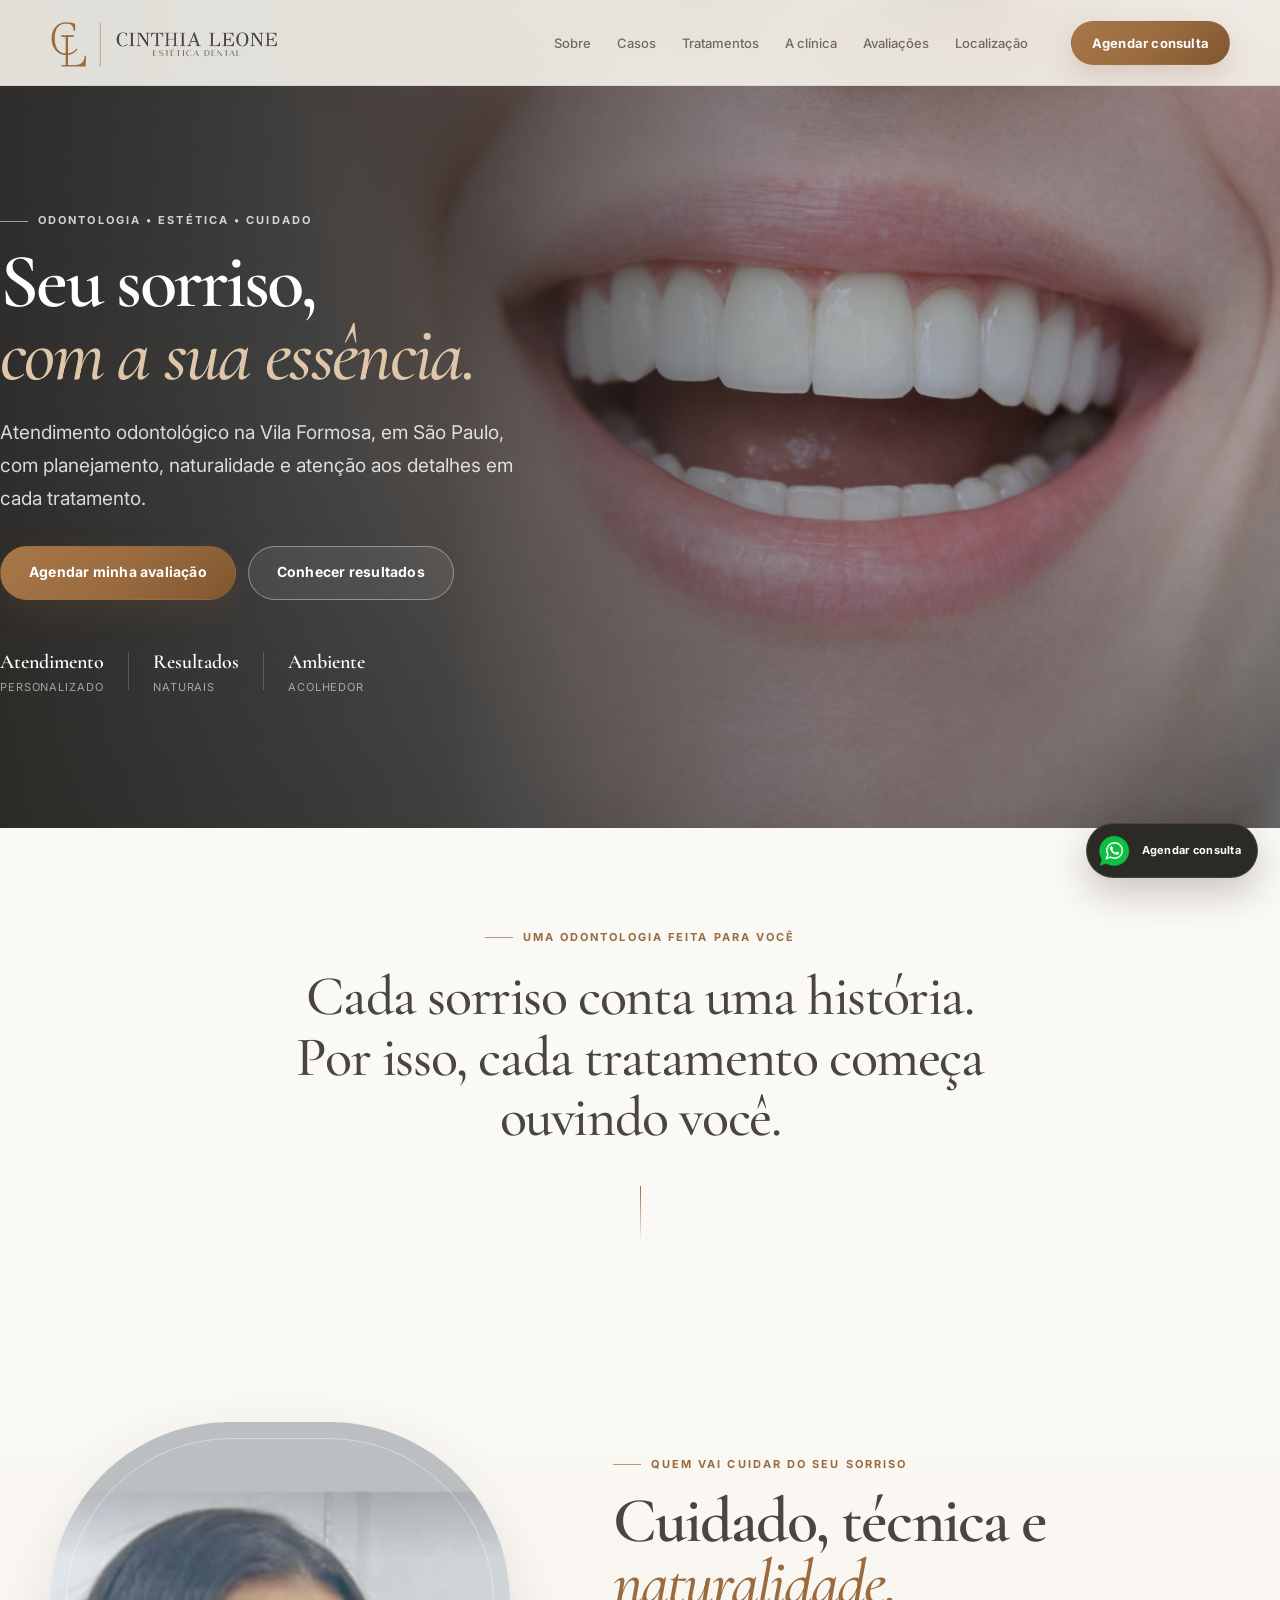
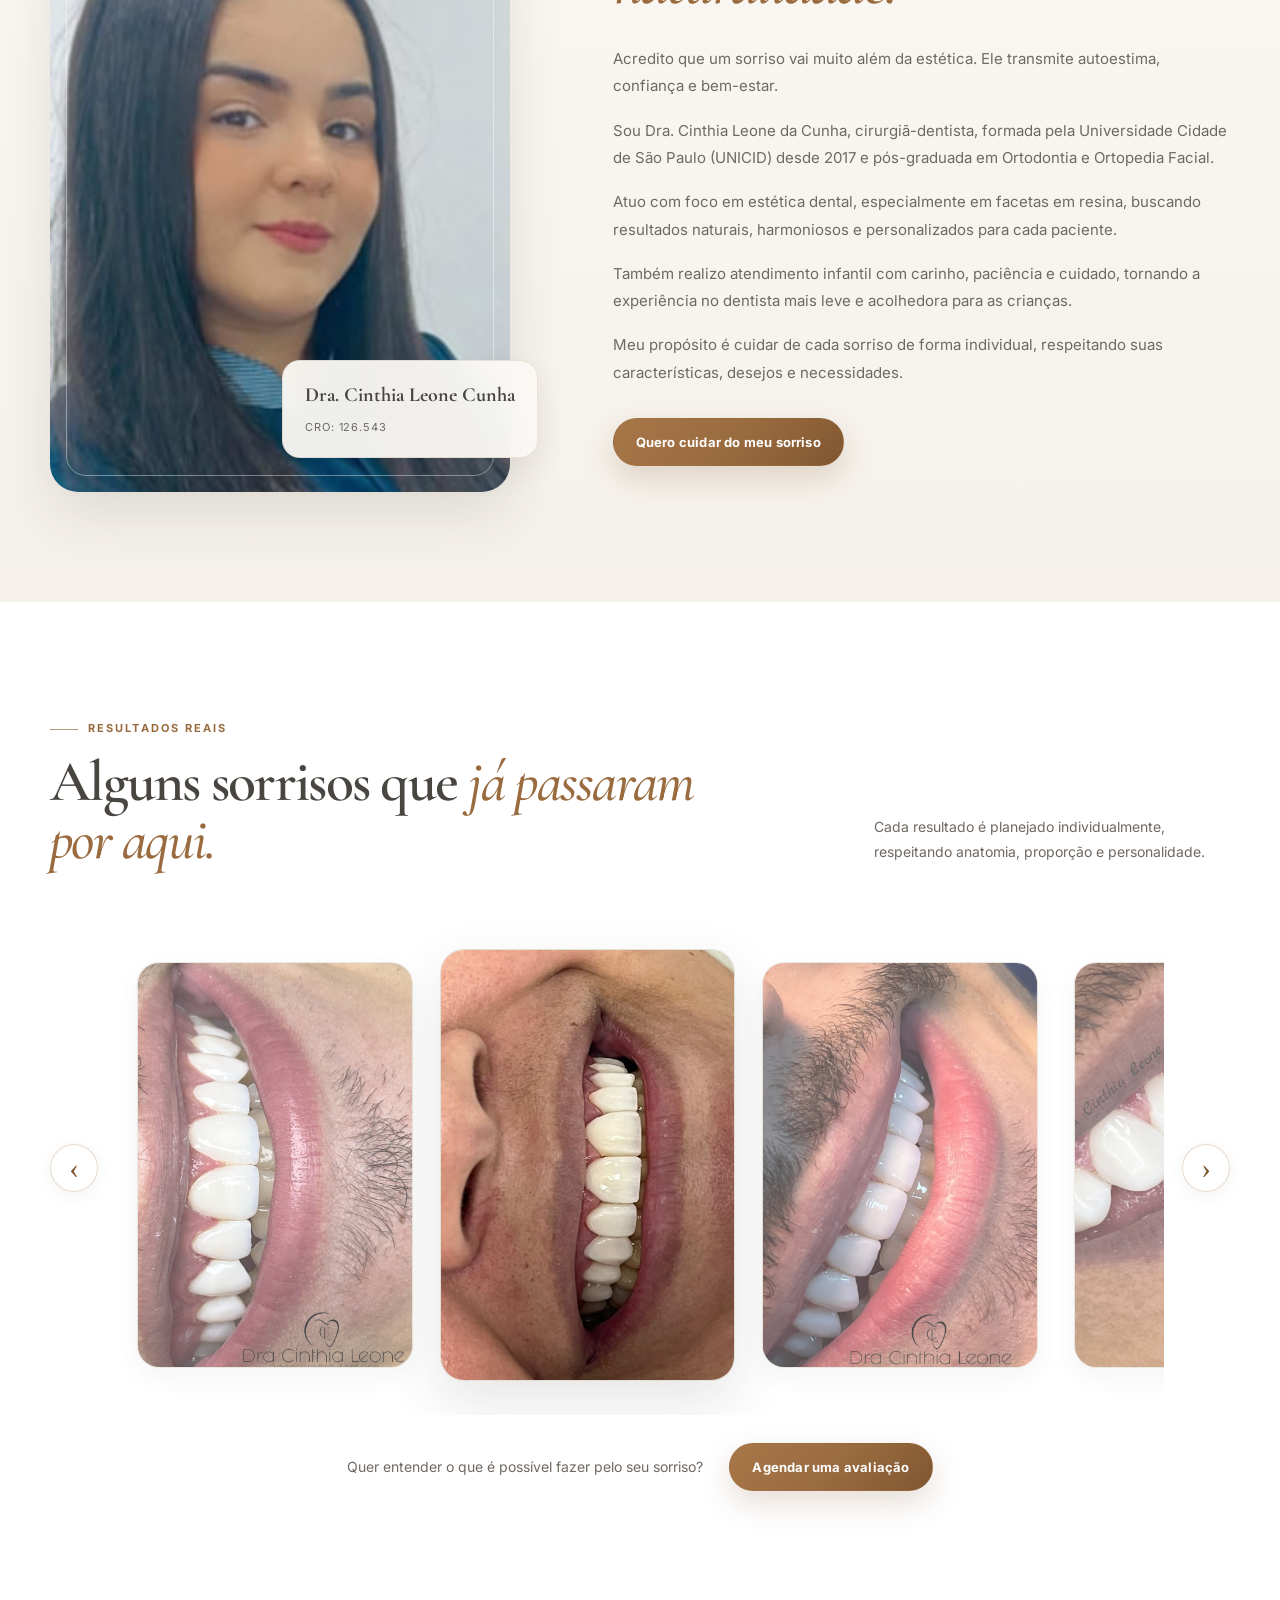
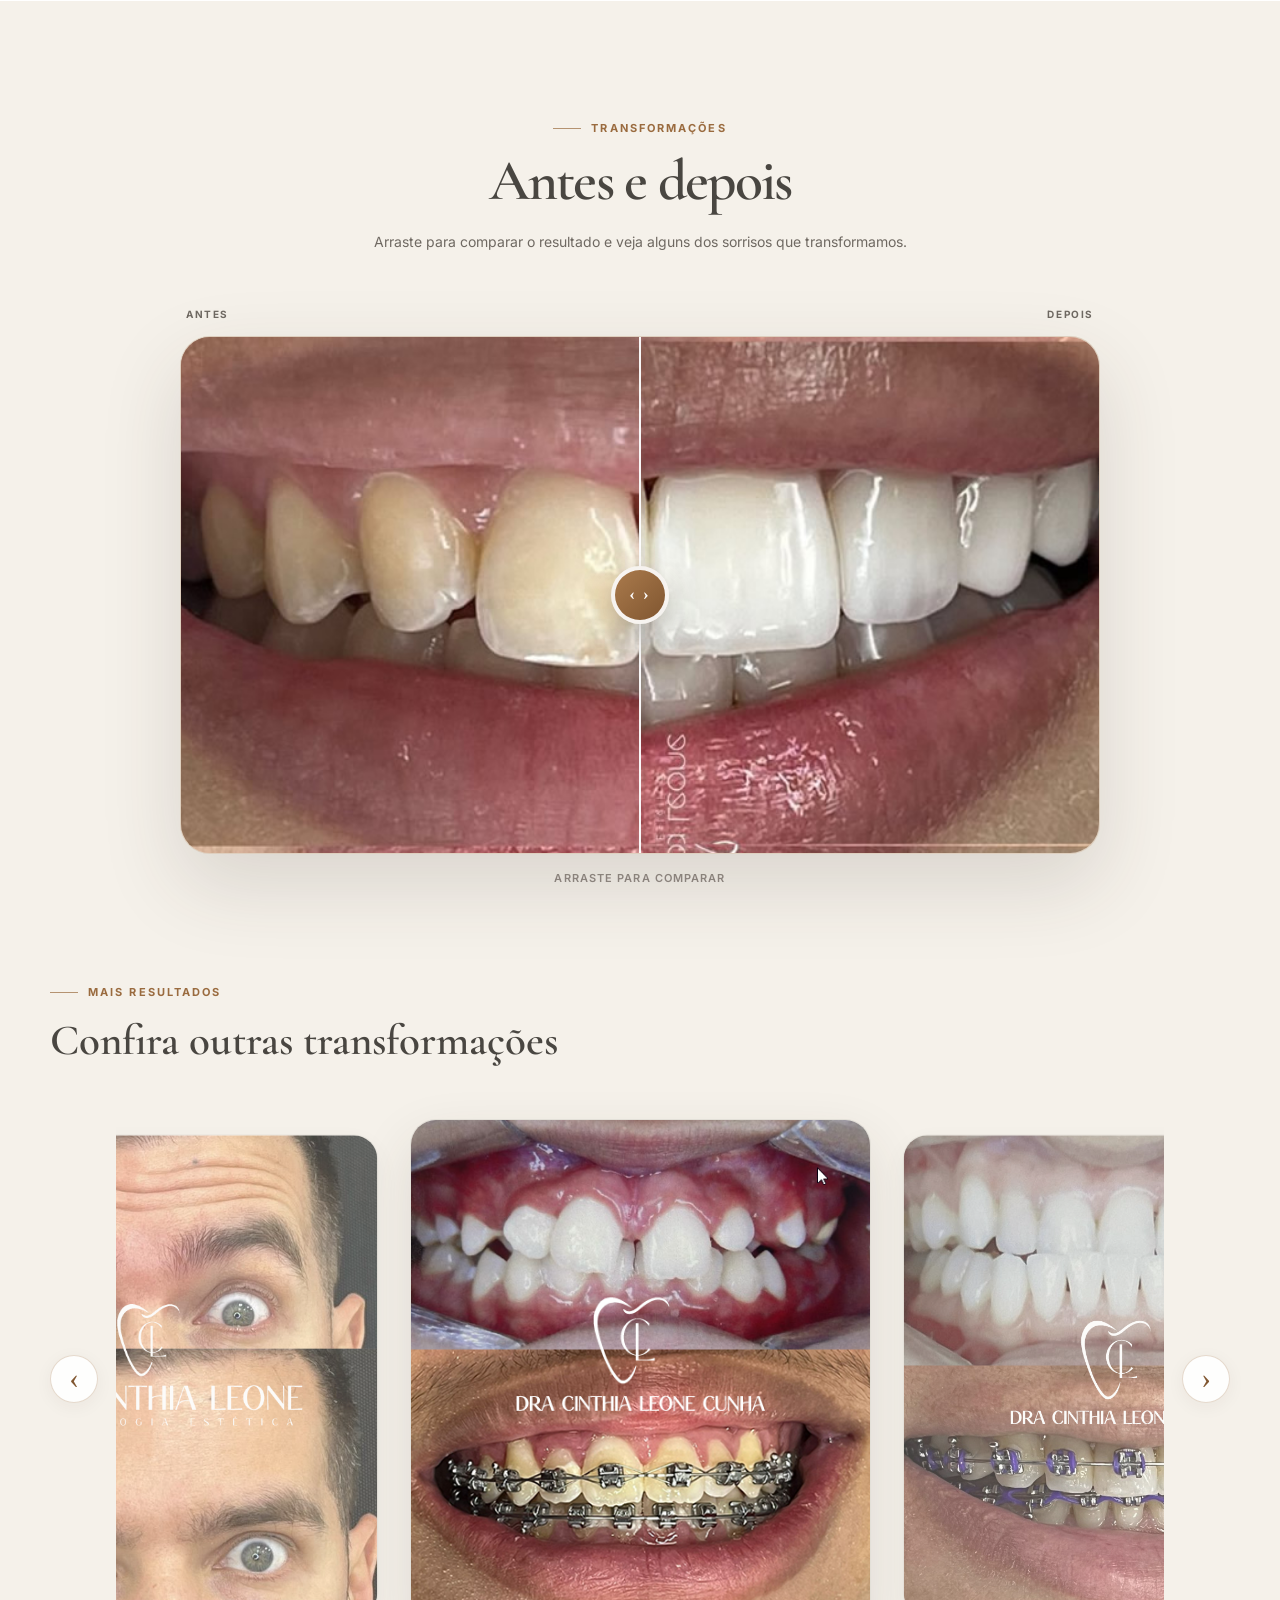
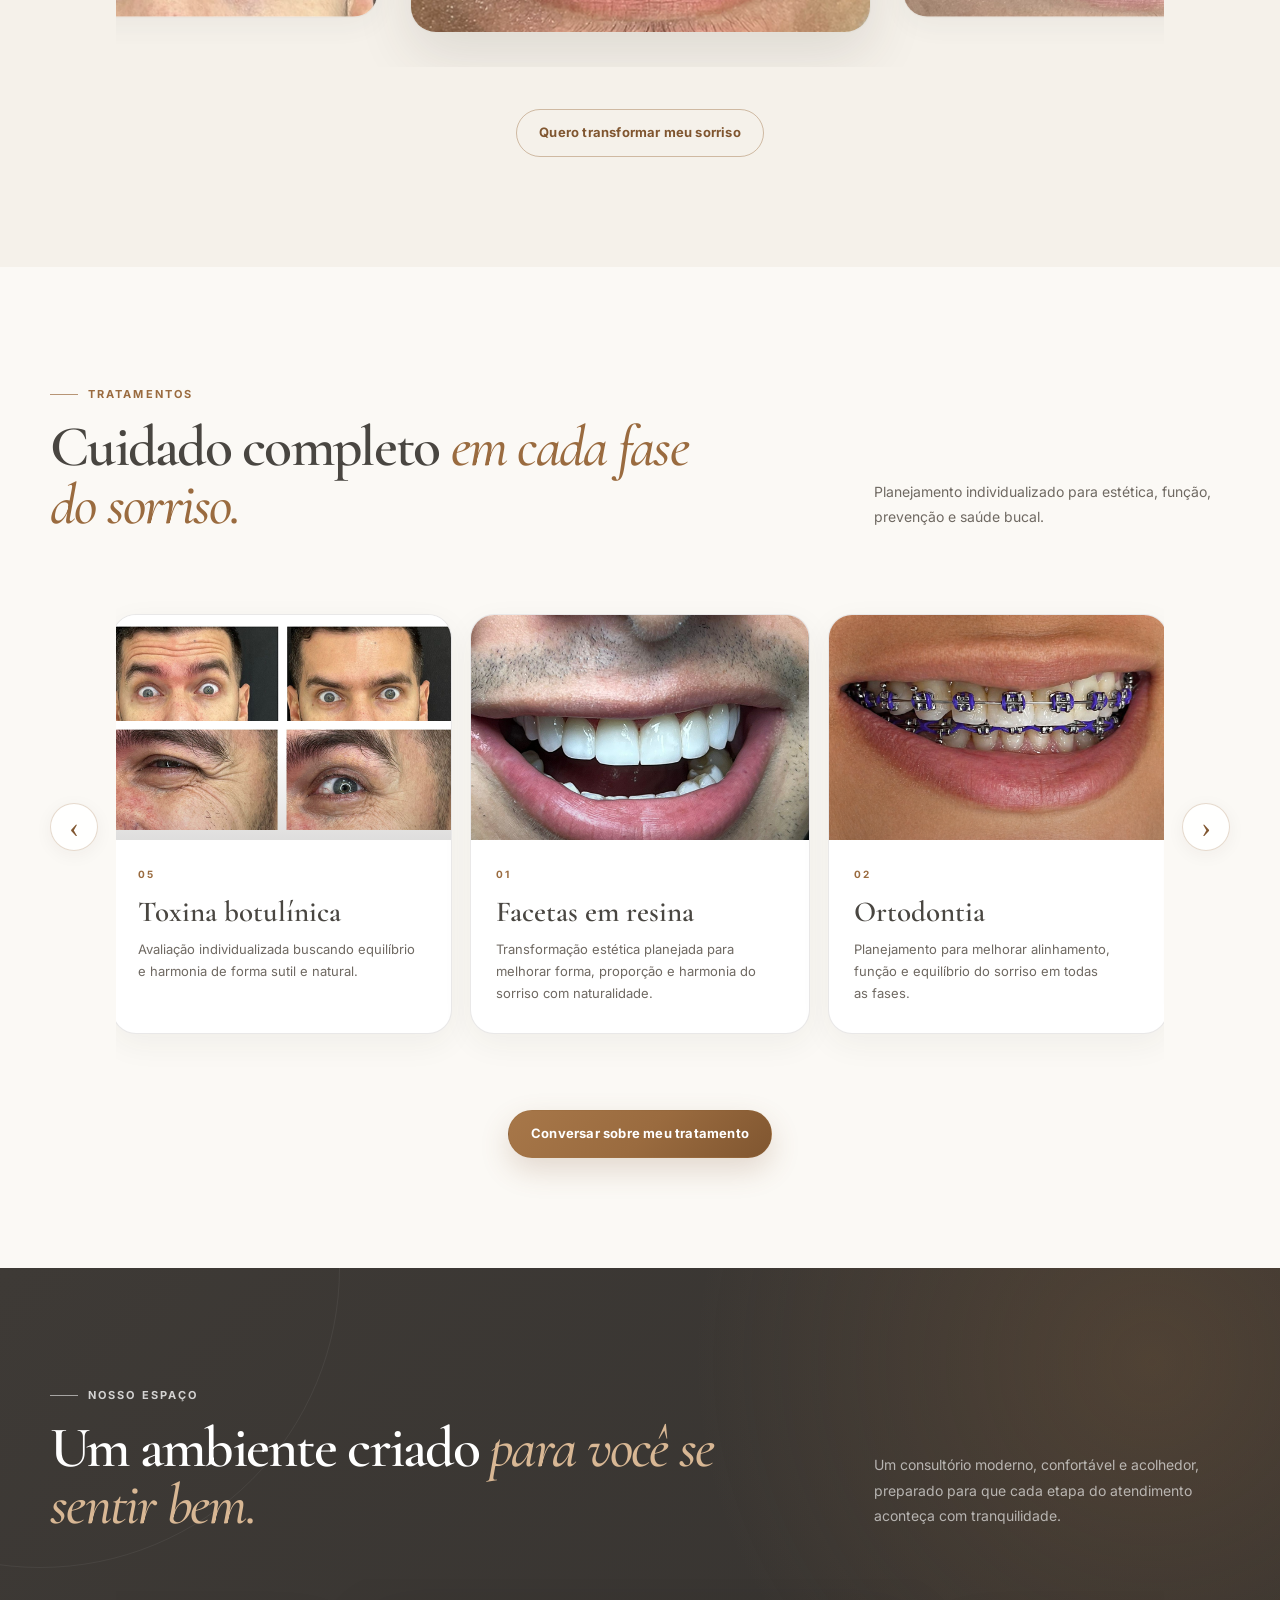
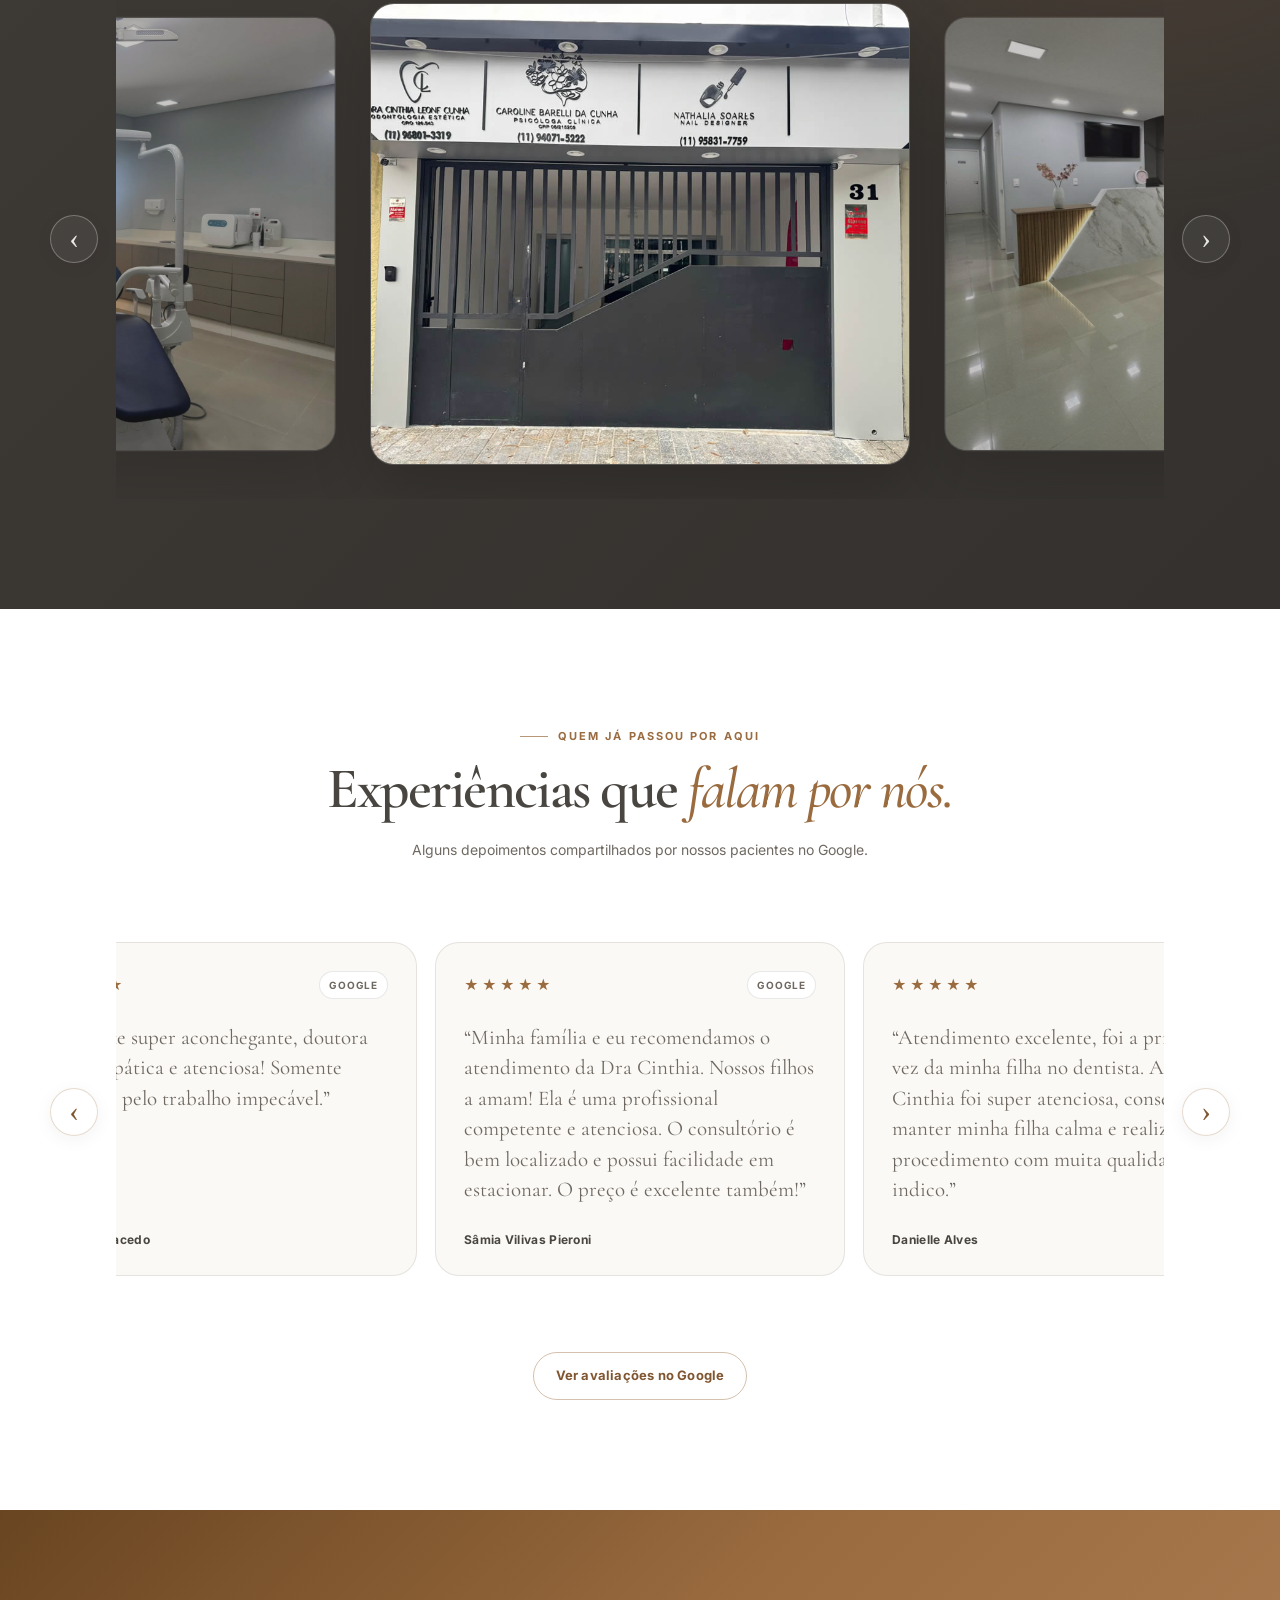
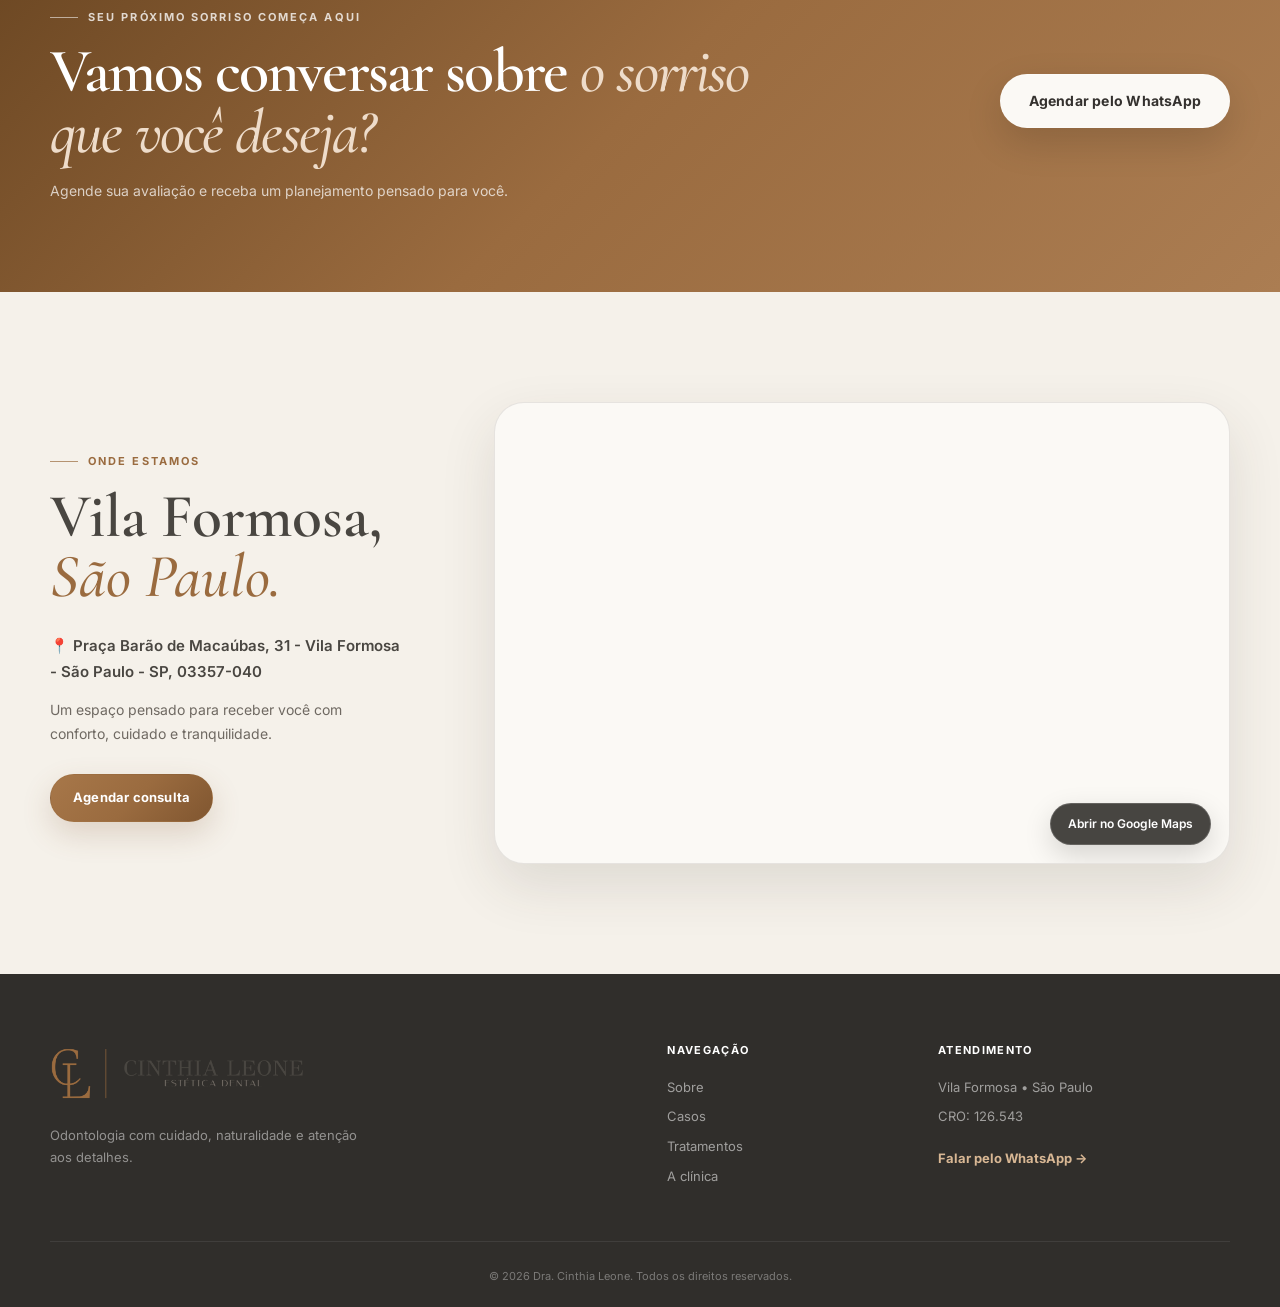
==== commit e8bac4c7: "feat: melhora SEO e configura sitemap" ====
--- a/index.html
+++ b/index.html
@@ -24,6 +24,46 @@
 
     <meta name="theme-color" content="#F5F1EA" />
 
+    <!-- SEO / DOMÍNIO OFICIAL -->
+    <link rel="canonical" href="https://dracinthialeone.com.br/">
+
+    <meta name="robots" content="index, follow">
+
+    <!-- Open Graph -->
+    <meta property="og:type" content="website">
+    <meta property="og:locale" content="pt_BR">
+    <meta property="og:title" content="Dra. Cinthia Leone | Dentista na Vila Formosa">
+    <meta property="og:description"
+        content="Odontologia na Vila Formosa com atendimento personalizado em estética dental, facetas em resina, ortodontia, implantes e atendimento infantil.">
+    <meta property="og:url" content="https://dracinthialeone.com.br/">
+    <meta property="og:image" content="https://dracinthialeone.com.br/assets/hero.jpg">
+
+   <script type="application/ld+json">
+{
+  "@context": "https://schema.org",
+  "@type": "Dentist",
+  "name": "Dra. Cinthia Leone",
+  "url": "https://dracinthialeone.com.br/",
+  "image": "https://dracinthialeone.com.br/assets/hero.jpg",
+  "telephone": "+5511968013319",
+  "sameAs": [
+    "https://share.google/I45xS5zBN36unw93p"
+  ],
+  "description": "Consultório odontológico na Vila Formosa, São Paulo, com atendimento em estética dental, facetas em resina, ortodontia, implantes e atendimento infantil.",
+  "address": {
+    "@type": "PostalAddress",
+    "streetAddress": "Praça Barão de Macaúbas, 31",
+    "addressLocality": "São Paulo",
+    "addressRegion": "SP",
+    "postalCode": "03357-040",
+    "addressCountry": "BR"
+  },
+  "areaServed": {
+    "@type": "Place",
+    "name": "Vila Formosa, São Paulo"
+  }
+}
+</script>
     <!-- =====================================================
          FONTES
          Cormorant Garamond = identidade / títulos
@@ -200,10 +240,9 @@
 
                     <p class="hero__lead">
 
-                        Odontologia feita com planejamento,
-                        naturalidade e atenção aos detalhes
-                        para transformar o sorriso sem perder
-                        aquilo que torna você único.
+                        Atendimento odontológico na Vila Formosa, em São Paulo,
+                        com planejamento, naturalidade e atenção aos detalhes
+                        em cada tratamento.
 
                     </p>
 
